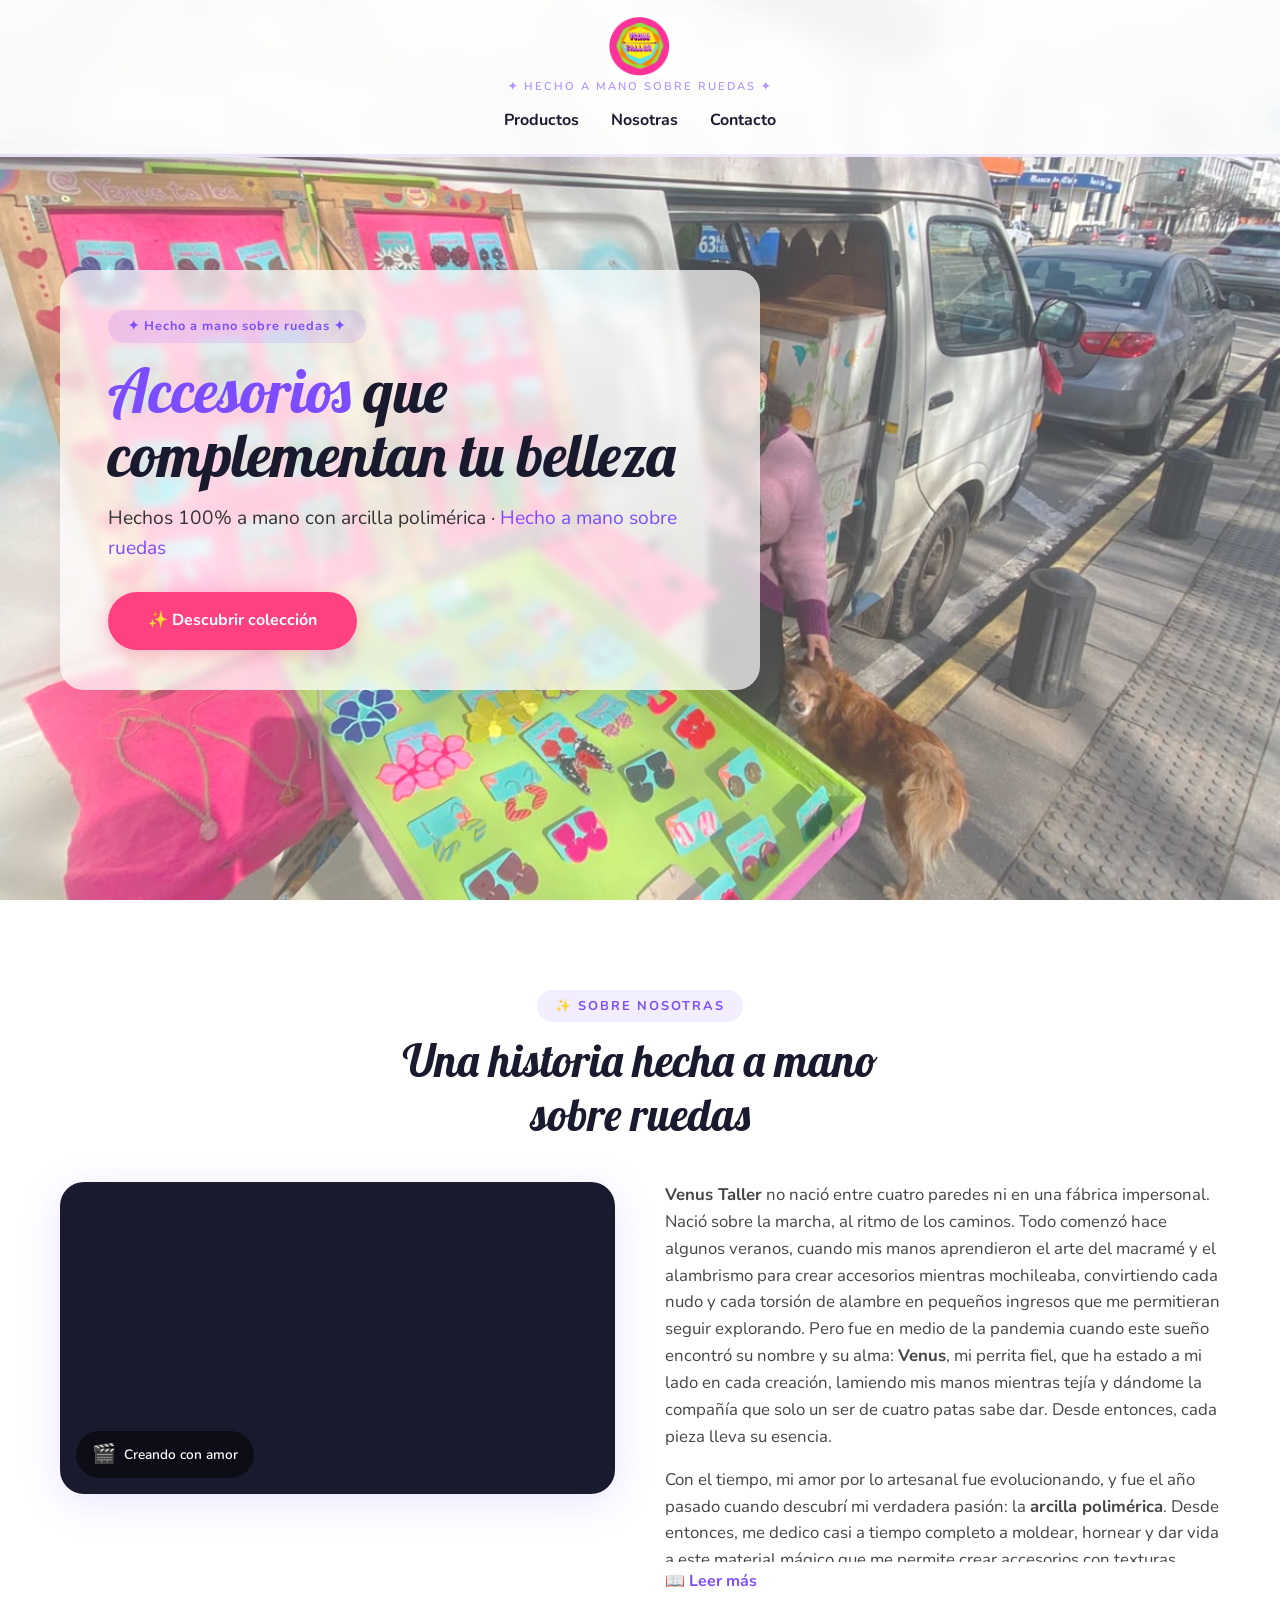
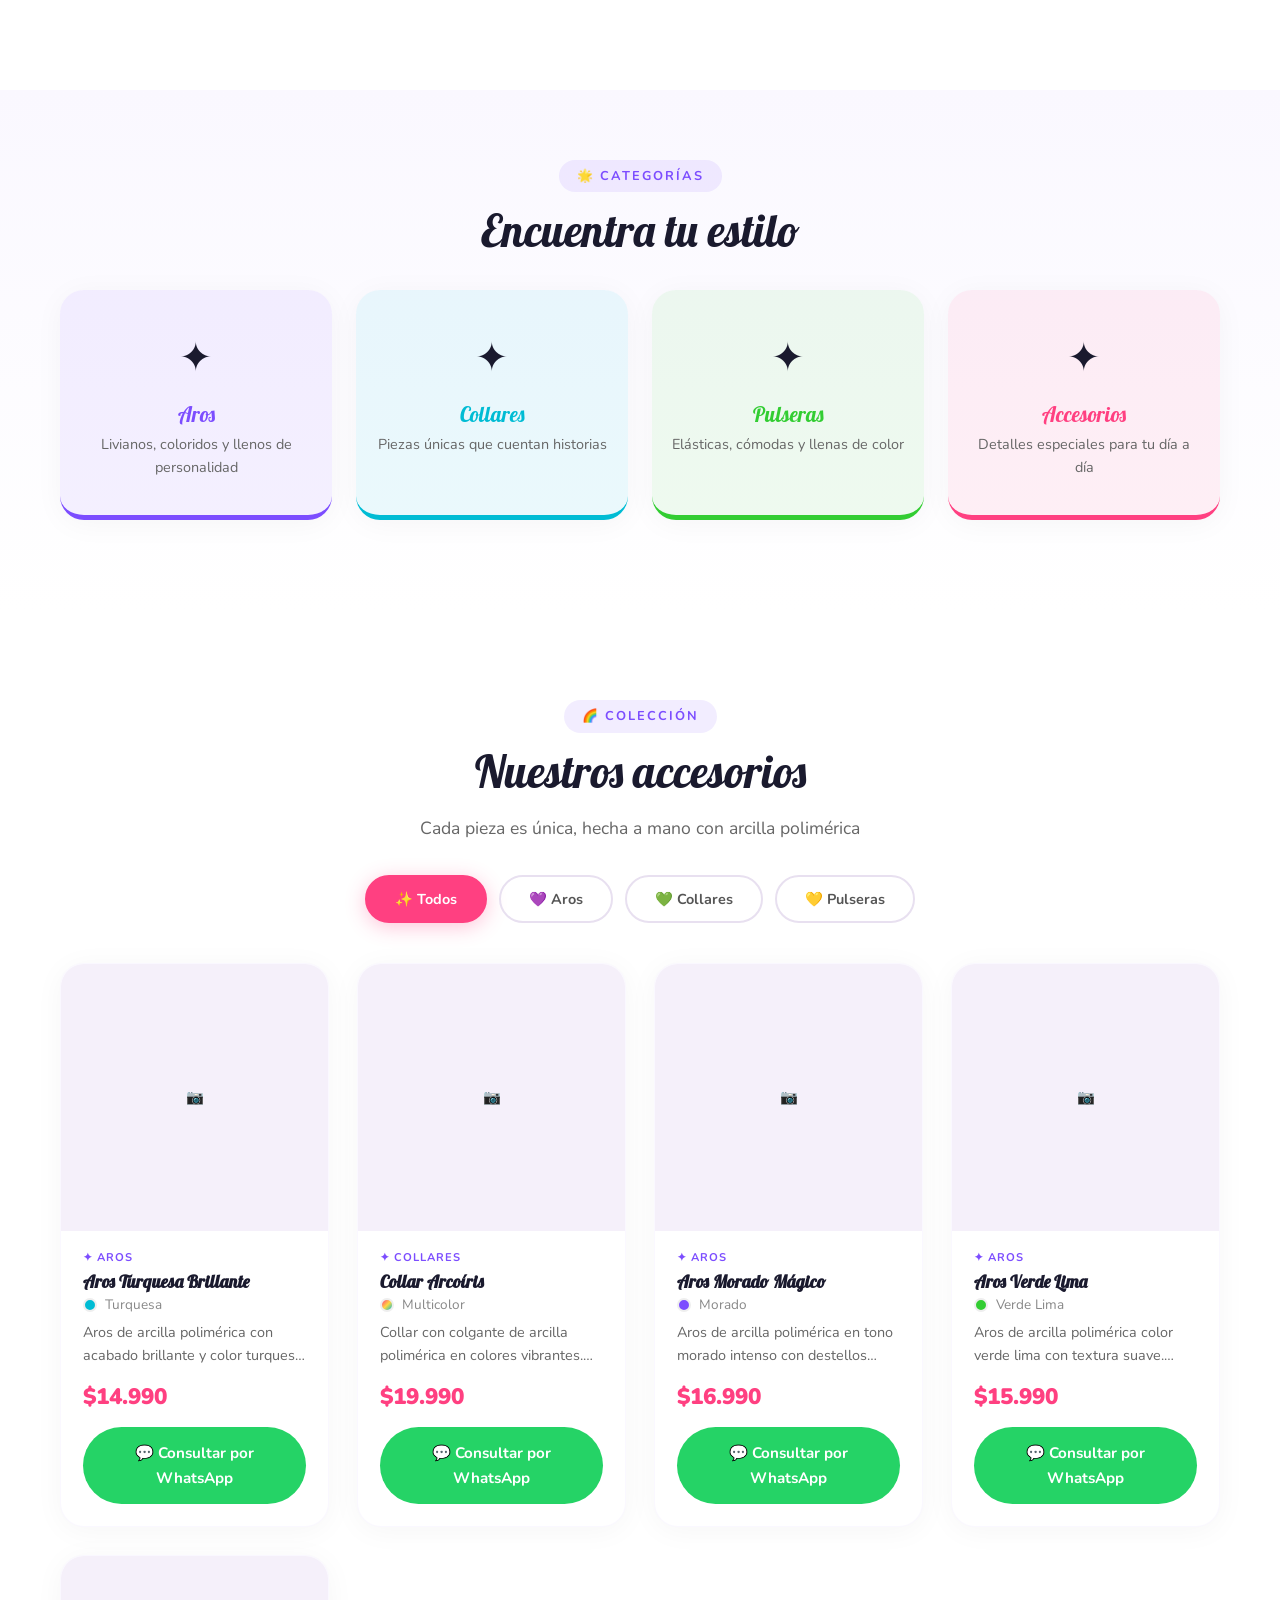
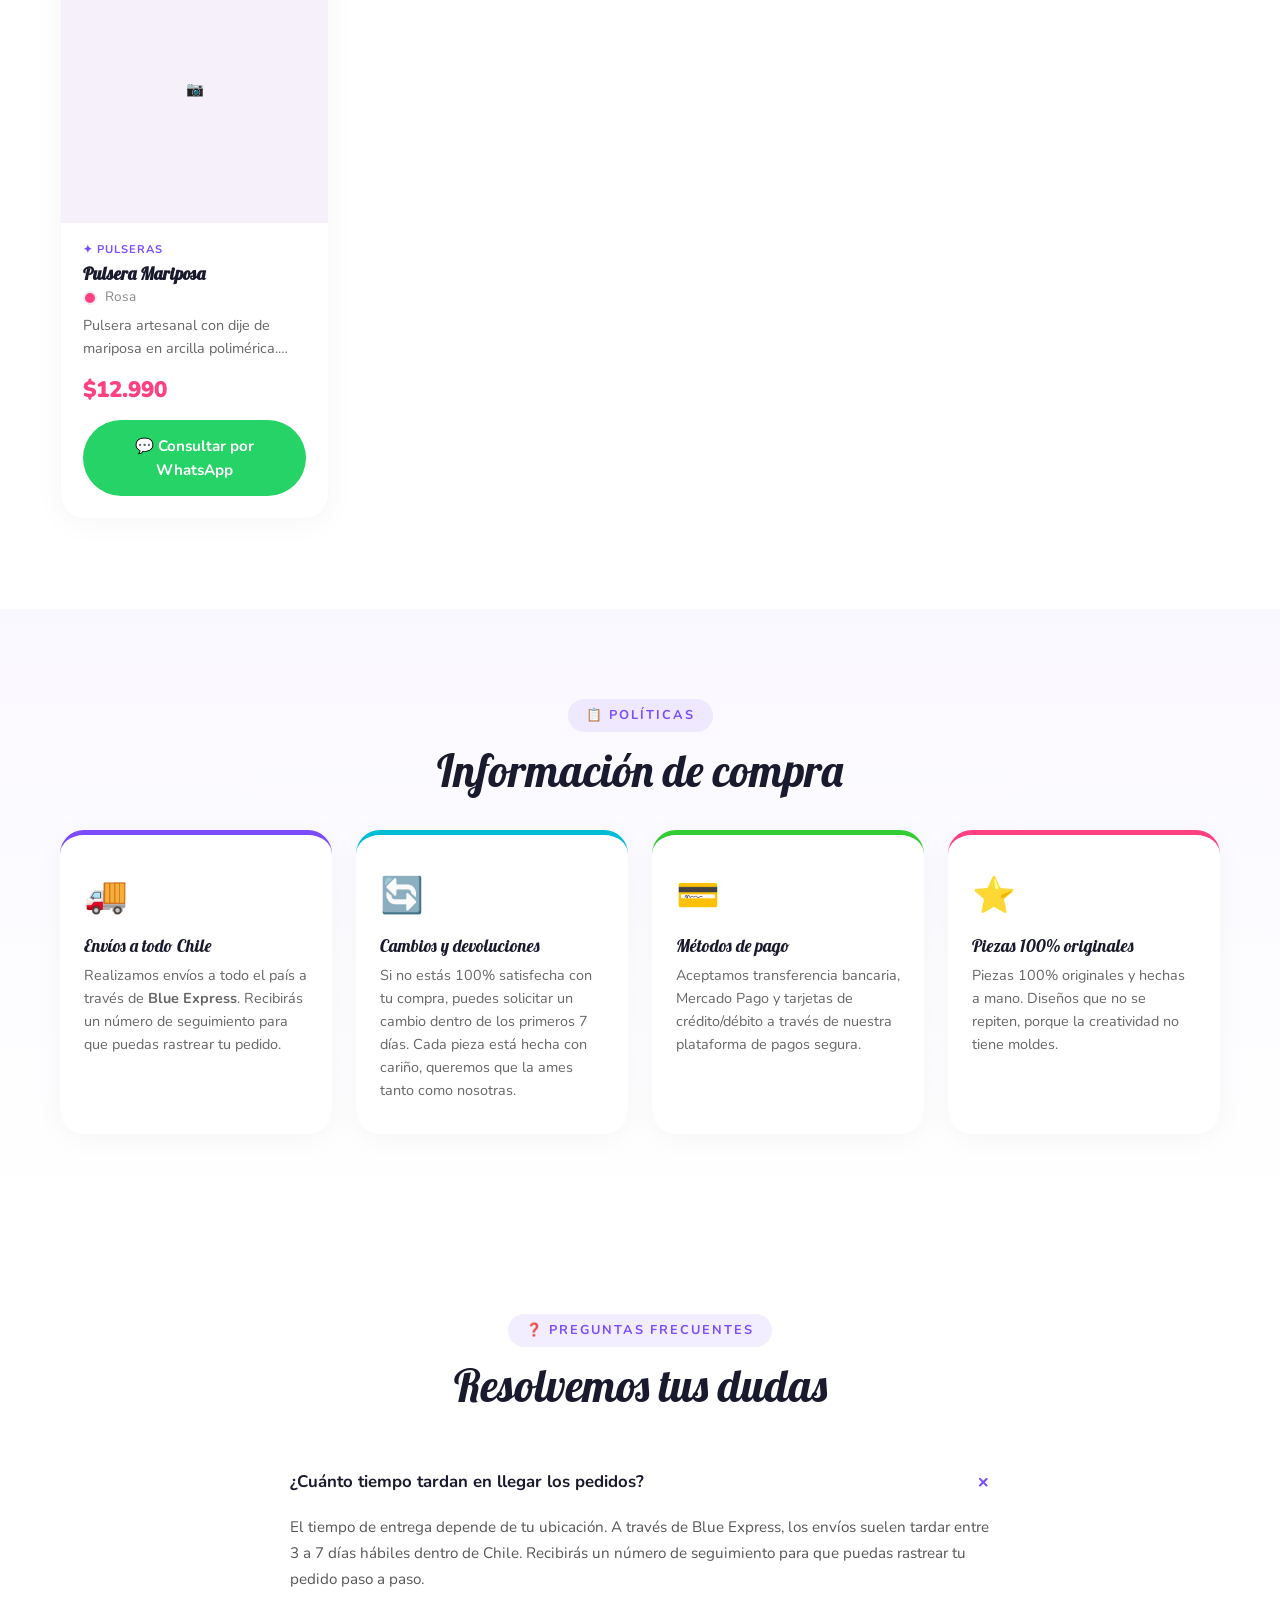
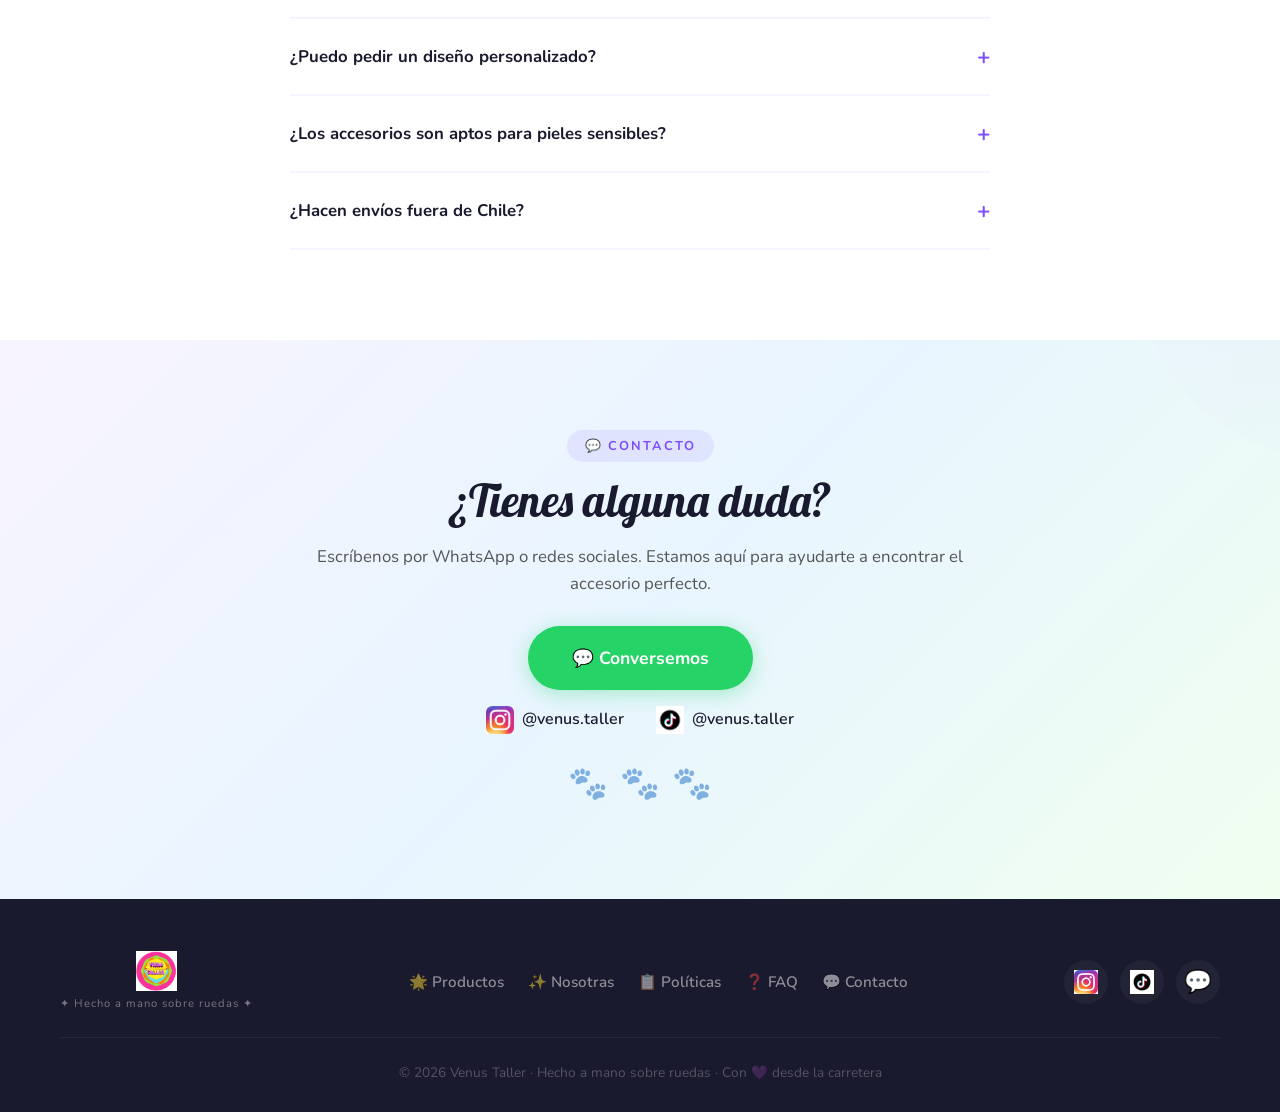
==== index.html @ 7623e2c9 "Add files via upload" ====
<!DOCTYPE html>
<html lang="es">
<head>
    <meta charset="UTF-8" />
    <meta name="viewport" content="width=device-width, initial-scale=1.0" />
    <title>Venus Taller · Hecho a mano sobre ruedas</title>
    <meta name="description" content="Piezas hechas a mano con arcilla polimérica, moldeadas en cada rincón del mundo. Diseños únicos para que brilles con seguridad y estilo." />

    <!-- Google Fonts: Lobster + Nunito para el resto -->
    <link rel="preconnect" href="https://fonts.googleapis.com" />
    <link rel="preconnect" href="https://fonts.gstatic.com" crossorigin />
    <link href="https://fonts.googleapis.com/css2?family=Lobster&family=Nunito:wght@400;600;700;800;900&display=swap" rel="stylesheet" />

    <link rel="stylesheet" href="estilo.css" />
</head>
<body>

    <!-- ============ HEADER ============ -->
    <header class="header">
        <div class="container">
            <div class="header__inner">
                <!-- Logo centrado -->
                <a href="#" class="logo">
                    <img src="imagenes/logo.jpeg" alt="Venus Taller" class="logo__img" />
                    <span class="logo__tagline">✦ Hecho a mano sobre ruedas ✦</span>
                </a>
                <!-- Menú debajo del logo -->
                <nav class="nav">
                    <ul class="nav__list">
                        <li><a href="#productos">Productos</a></li>
                        <li><a href="#nosotras">Nosotras</a></li>
                        <li><a href="#contacto">Contacto</a></li>
                    </ul>
                </nav>
                <button class="menu-toggle" id="menuToggle" aria-label="Menú">
                    <span></span><span></span><span></span>
                </button>
            </div>
        </div>
    </header>

    <!-- ============ HERO ============ -->
    <section class="hero" id="hero">
        <div class="hero__fondo">
            <img src="imagenes/imagen1.jpeg" alt="Venus Taller" class="hero__fondo-img" />
            <div class="hero__fondo-overlay"></div>
        </div>
        <div class="container hero__container">
            <div class="hero__content">
                <span class="hero__badge">✦ Hecho a mano sobre ruedas ✦</span>
                <h1 class="hero__title">
                    <span class="hero__title--highlight">Accesorios</span> que complementan tu belleza
                </h1>
                <p class="hero__subtitle">
                    Hechos 100% a mano con arcilla polimérica · <span class="text-morado">Hecho a mano sobre ruedas</span>
                </p>
                <a href="#productos" class="btn btn--rosa">✨ Descubrir colección</a>
            </div>
        </div>
    </section>

    <!-- ============ SOBRE NOSOTRAS ============ -->
    <section class="sobre" id="nosotras">
        <div class="container">
            <span class="tag">✨ Sobre nosotras</span>
            <h2>Una historia hecha a mano <br />sobre ruedas</h2>

            <div class="sobre__grid">
                <!-- Columna izquierda: Video -->
                <div class="sobre__media">
                    <div class="sobre__video-wrapper">
                        <video class="sobre__video" autoplay loop muted playsinline>
                            <source src="videos/video1.mp4" type="video/mp4" />
                            Tu navegador no soporta videos.
                        </video>
                        <div class="sobre__video-overlay">
                            <span class="sobre__video-icon">🎬</span>
                            <span class="sobre__video-text">Creando con amor</span>
                        </div>
                    </div>
                </div>

                <!-- Columna derecha: Texto completo con "Leer más" -->
                <div class="sobre__texto" id="sobreTexto">
                    <div class="sobre__texto-contenido" id="sobreContenido">
                        <p><strong>Venus Taller</strong> no nació entre cuatro paredes ni en una fábrica impersonal. Nació sobre la marcha, al ritmo de los caminos. Todo comenzó hace algunos veranos, cuando mis manos aprendieron el arte del macramé y el alambrismo para crear accesorios mientras mochileaba, convirtiendo cada nudo y cada torsión de alambre en pequeños ingresos que me permitieran seguir explorando. Pero fue en medio de la pandemia cuando este sueño encontró su nombre y su alma: <strong>Venus</strong>, mi perrita fiel, que ha estado a mi lado en cada creación, lamiendo mis manos mientras tejía y dándome la compañía que solo un ser de cuatro patas sabe dar. Desde entonces, cada pieza lleva su esencia.</p>

                        <p>Con el tiempo, mi amor por lo artesanal fue evolucionando, y fue el año pasado cuando descubrí mi verdadera pasión: la <strong>arcilla polimérica</strong>. Desde entonces, me dedico casi a tiempo completo a moldear, hornear y dar vida a este material mágico que me permite crear accesorios con texturas, colores y formas infinitas. Dejé atrás los hilos (aunque siempre estarán en mi corazón) para sumergirme en un mundo donde puedo esculpir flores, figuras abstractas, gemas falsas y detalles minuciosos que parecen sacados de un sueño. Hoy, la arcilla polimérica es mi principal medio de expresión y el corazón de Venus Taller.</p>

                        <p>Pero lo que realmente hace único a Venus Taller es algo que ninguna otra marca puede ofrecer: cada pieza absorbe la energía del lugar donde fue creada. Como vivo viajando en mi casa rodante junto a mi pareja, mis manos no trabajan siempre en el mismo sitio. Hay piezas que nacen frente al mar, con el sonido de las olas de fondo; otras se moldean en medio de un bosque, bajo la sombra de árboles centenarios; y algunas toman forma al atardecer, en un desierto infinito, bañadas por los colores cálidos del sol poniente. Esa energía, ese momento, ese paisaje, quedan atrapados en cada accesorio. Cuando usas una pieza de Venus Taller, no estás usando un simple accesorio: estás llevando contigo la brisa del mar, el silencio del bosque o la calidez del desierto.</p>

                        <p>Mi objetivo con cada creación va mucho más allá de lo estético. No solo quiero que mis accesorios sean bonitos; quiero que quien los use se sienta hermosa y llena de seguridad. Porque sé lo que es mirarse al espejo y sentir que ese pequeño detalle, ese arete, ese collar o ese dije, te da ese empujón de confianza que necesitas para enfrentar el día. Quiero que mis piezas sean ese recordatorio diario de que eres única, valiosa y capaz de brillar con luz propia. Cada diseño está pensado para realzar tu belleza natural y para que, al ponértelo, sientas que llevas puesta una obra de arte con historia.</p>

                        <p><strong>Venus Taller</strong> es libertad, es creatividad y es estilo auténtico. Es la rebeldía de no seguir modas impuestas, sino de crear las nuestras propias. Es la prueba de que lo hecho a mano, con paciencia y con alma, siempre tendrá un valor que lo industrial no puede igualar. Cada pieza es absolutamente diferente, porque no uso moldes industriales ni reproduzco diseños en serie. Cada arete, cada collar, cada llavero es una decisión artística en el momento, influenciada por mi estado de ánimo, el paisaje que me rodea y la música que suena en mi casa rodante. Al usar Venus Taller, no solo te estás vistiendo: estás diciendo al mundo que valoras lo auténtico, lo artesanal y lo lleno de significado.</p>

                        <p>Hoy, en el año 2026, <strong>Venus Taller es mi sustento diario sobre ruedas</strong>. Junto a mi pareja, recorremos caminos sin rumbo fijo, pero con el rumbo claro en el corazón: vivir de lo que amamos. Mi taller se mueve con nosotros; a veces es una mesa plegable al costado de la carretera, a veces el suelo de un camping, a veces la sombra de un árbol. Pero siempre, siempre, está Venus, mi perrita, supervisando cada paso con su mirada tranquila y su cola que no deja de moverse.</p>

                        <p>Cada pedido que sale de Venus Taller viaja con una historia escrita entre nudos, arcilla y kilómetros. Llega a tus manos en un empaque cuidado con cariño, porque para nosotras (mi pareja, Venus y yo) cada cliente es parte de nuestra tribu viajera. Te invitamos a explorar nuestras colecciones, a dejarte sorprender por la singularidad de cada pieza y a llevarte un pedacito de nuestra aventura. Cuando eliges Venus Taller, no solo estás comprando un accesorio: estás abrazando un estilo de vida, estás apoyando un sueño nómada y estás eligiendo sentirte hermosa, segura y libre.</p>

                        <p class="sobre__frase-final">Gracias por viajar con nosotras. Bienvenido/a a Venus Taller. 🐾🚐✨🌸</p>
                    </div>
                    <button class="btn-leer-mas" id="btnLeerMas">📖 Leer más</button>
                </div>
            </div>
        </div>
    </section>

    <!-- ============ CATEGORÍAS ============ -->
    <section class="categorias">
        <div class="container">
            <span class="tag">🌟 Categorías</span>
            <h2>Encuentra tu estilo</h2>
            <div class="categorias__grid">
                <div class="categoria-card" style="--cat-color: #7C4DFF; --cat-bg: rgba(124,77,255,0.08);">
                    <span class="categoria-card__icon">✦</span>
                    <h3>Aros</h3>
                    <p>Livianos, coloridos y llenos de personalidad</p>
                </div>
                <div class="categoria-card" style="--cat-color: #00BCD4; --cat-bg: rgba(0,188,212,0.08);">
                    <span class="categoria-card__icon">✦</span>
                    <h3>Collares</h3>
                    <p>Piezas únicas que cuentan historias</p>
                </div>
                <div class="categoria-card" style="--cat-color: #32CD32; --cat-bg: rgba(50,205,50,0.08);">
                    <span class="categoria-card__icon">✦</span>
                    <h3>Pulseras</h3>
                    <p>Elásticas, cómodas y llenas de color</p>
                </div>
                <div class="categoria-card" style="--cat-color: #FF4081; --cat-bg: rgba(255,64,129,0.08);">
                    <span class="categoria-card__icon">✦</span>
                    <h3>Accesorios</h3>
                    <p>Detalles especiales para tu día a día</p>
                </div>
            </div>
        </div>
    </section>

    <!-- ============ PRODUCTOS ============ -->
    <section class="productos" id="productos">
        <div class="container">
            <span class="tag">🌈 Colección</span>
            <h2>Nuestros accesorios</h2>
            <p class="productos__subtitulo">Cada pieza es única, hecha a mano con arcilla polimérica</p>
            <div class="productos__filtros">
                <button class="filtro-btn filtro-btn--activo" data-filtro="todos">✨ Todos</button>
                <button class="filtro-btn" data-filtro="aros">💜 Aros</button>
                <button class="filtro-btn" data-filtro="collares">💚 Collares</button>
                <button class="filtro-btn" data-filtro="pulseras">💛 Pulseras</button>
            </div>
            <div class="productos__grid" id="productosGrid">
                <div class="loading">🌟 Cargando productos...</div>
            </div>
        </div>
    </section>

    <!-- ============ POLÍTICAS ============ -->
    <section class="politicas" id="politicas">
        <div class="container">
            <span class="tag">📋 Políticas</span>
            <h2>Información de compra</h2>
            <div class="politicas__grid">
                <div class="politica-card" style="--card-color: #7C4DFF;">
                    <span class="politica-card__icon">🚚</span>
                    <h3>Envíos a todo Chile</h3>
                    <p>Realizamos envíos a todo el país a través de <strong>Blue Express</strong>. Recibirás un número de seguimiento para que puedas rastrear tu pedido.</p>
                </div>
                <div class="politica-card" style="--card-color: #00BCD4;">
                    <span class="politica-card__icon">🔄</span>
                    <h3>Cambios y devoluciones</h3>
                    <p>Si no estás 100% satisfecha con tu compra, puedes solicitar un cambio dentro de los primeros 7 días. Cada pieza está hecha con cariño, queremos que la ames tanto como nosotras.</p>
                </div>
                <div class="politica-card" style="--card-color: #32CD32;">
                    <span class="politica-card__icon">💳</span>
                    <h3>Métodos de pago</h3>
                    <p>Aceptamos transferencia bancaria, Mercado Pago y tarjetas de crédito/débito a través de nuestra plataforma de pagos segura.</p>
                </div>
                <div class="politica-card" style="--card-color: #FF4081;">
                    <span class="politica-card__icon">⭐</span>
                    <h3>Piezas 100% originales</h3>
                    <p>Piezas 100% originales y hechas a mano. Diseños que no se repiten, porque la creatividad no tiene moldes.</p>
                </div>
            </div>
        </div>
    </section>

    <!-- ============ PREGUNTAS FRECUENTES ============ -->
    <section class="faq" id="faq">
        <div class="container">
            <span class="tag">❓ Preguntas frecuentes</span>
            <h2>Resolvemos tus dudas</h2>
            <div class="faq__list">
                <div class="faq-item">
                    <button class="faq-item__pregunta">¿Cuánto tiempo tardan en llegar los pedidos? <span class="faq-item__icon">+</span></button>
                    <div class="faq-item__respuesta">
                        <p>El tiempo de entrega depende de tu ubicación. A través de Blue Express, los envíos suelen tardar entre 3 a 7 días hábiles dentro de Chile. Recibirás un número de seguimiento para que puedas rastrear tu pedido paso a paso.</p>
                    </div>
                </div>
                <div class="faq-item">
                    <button class="faq-item__pregunta">¿Puedo pedir un diseño personalizado? <span class="faq-item__icon">+</span></button>
                    <div class="faq-item__respuesta">
                        <p>¡Por supuesto! Como cada pieza es hecha a mano, podemos crear diseños personalizados especialmente para ti. Escríbenos por WhatsApp o Instagram y conversamos sobre tu idea.</p>
                    </div>
                </div>
                <div class="faq-item">
                    <button class="faq-item__pregunta">¿Los accesorios son aptos para pieles sensibles? <span class="faq-item__icon">+</span></button>
                    <div class="faq-item__respuesta">
                        <p>Utilizamos acero inoxidable y materiales hipoalergénicos en los herrajes. Sin embargo, si tienes alergias específicas, escríbenos y te contamos con más detalle los materiales de cada pieza.</p>
                    </div>
                </div>
                <div class="faq-item">
                    <button class="faq-item__pregunta">¿Hacen envíos fuera de Chile? <span class="faq-item__icon">+</span></button>
                    <div class="faq-item__respuesta">
                        <p>Actualmente realizamos envíos solo dentro de Chile a través de Blue Express. Pero no descartamos expandirnos en el futuro. ¡Síguenos en redes para estar al tanto!</p>
                    </div>
                </div>
            </div>
        </div>
    </section>

    <!-- ============ CONTACTO ============ -->
    <section class="contacto" id="contacto">
        <div class="container">
            <div class="contacto__inner">
                <div class="contacto__info">
                    <span class="tag">💬 Contacto</span>
                    <h2>¿Tienes alguna duda?</h2>
                    <p>Escríbenos por WhatsApp o redes sociales. Estamos aquí para ayudarte a encontrar el accesorio perfecto.</p>
                    <div class="contacto__datos">
                        <a href="https://wa.me/56932494839" target="_blank" class="btn btn--whatsapp">
                            <span>💬</span> Conversemos
                        </a>
                        <div class="contacto__redes">
                            <a href="https://instagram.com/venus.taller" target="_blank" class="contacto__red" aria-label="Instagram">
                                <img src="imagenes/iglogo.png" alt="Instagram" class="contacto__icon" />
                                @venus.taller
                            </a>
                            <a href="https://tiktok.com/@venus.taller" target="_blank" class="contacto__red" aria-label="TikTok">
                                <img src="imagenes/tiktoklogo.png" alt="TikTok" class="contacto__icon" />
                                @venus.taller
                            </a>
                        </div>
                    </div>
                    <!-- Patitas en horizontal -->
                    <div class="contacto__patitas">
                        <span>🐾</span>
                        <span>🐾</span>
                        <span>🐾</span>
                    </div>
                </div>
            </div>
        </div>
    </section>

    <!-- ============ FOOTER ============ -->
    <footer class="footer">
        <div class="container">
            <div class="footer__inner">
                <div class="footer__brand">
                    <img src="imagenes/logo.jpeg" alt="Venus Taller" class="footer__logo" />
                    <p class="footer__tagline">✦ Hecho a mano sobre ruedas ✦</p>
                </div>
                <div class="footer__links">
                    <a href="#productos">🌟 Productos</a>
                    <a href="#nosotras">✨ Nosotras</a>
                    <a href="#politicas">📋 Políticas</a>
                    <a href="#faq">❓ FAQ</a>
                    <a href="#contacto">💬 Contacto</a>
                </div>
                <div class="footer__social">
                    <a href="https://instagram.com/venus.taller" target="_blank" aria-label="Instagram">
                        <img src="imagenes/iglogo.png" alt="Instagram" class="footer__social-icon" />
                    </a>
                    <a href="https://tiktok.com/@venus.taller" target="_blank" aria-label="TikTok">
                        <img src="imagenes/tiktoklogo.png" alt="TikTok" class="footer__social-icon" />
                    </a>
                    <a href="https://wa.me/56932494839" target="_blank" aria-label="WhatsApp">💬</a>
                </div>
            </div>
            <div class="footer__bottom">
                <p>&copy; 2026 Venus Taller · Hecho a mano sobre ruedas · Con 💜 desde la carretera</p>
            </div>
        </div>
    </footer>

    <script src="app.js"></script>
</body>
</html>
---- estilo.css ----
/* ============================================
   ESTILO PRINCIPAL - VENUS TALLER
   Estilo DOPAMINA 💜
   Fuente principal: Lobster (títulos y acentos)
   Fuente secundaria: Nunito (textos generales)
   Colores: Morado #7C4DFF, Turquesa #00BCD4,
            Verde lima #32CD32, Rosa #FF4081,
            Amarillo #FFD740, Naranjo #FF9100
   ============================================ */

/* ----- RESET Y BASE ----- */
* {
    margin: 0;
    padding: 0;
    box-sizing: border-box;
}

html {
    scroll-behavior: smooth;
}

body {
    font-family: 'Nunito', sans-serif;
    background: #ffffff;
    color: #1a1a2e;
    line-height: 1.6;
}

.container {
    max-width: 1200px;
    margin: 0 auto;
    padding: 0 20px;
}

img {
    max-width: 100%;
    display: block;
}

a {
    text-decoration: none;
    color: inherit;
}

/* ----- TIPOGRAFÍA ----- */
h1, h2, h3, h4 {
    font-family: 'Lobster', cursive;
    font-weight: 400;
    line-height: 1.2;
}

.text-morado {
    color: #7C4DFF;
}

.tag {
    display: inline-block;
    font-size: 0.8rem;
    font-weight: 700;
    text-transform: uppercase;
    letter-spacing: 2px;
    color: #7C4DFF;
    background: rgba(124, 77, 255, 0.1);
    padding: 6px 18px;
    border-radius: 30px;
    margin-bottom: 12px;
    font-family: 'Nunito', sans-serif;
}

section h2 {
    font-size: 2.8rem;
    margin-bottom: 16px;
    color: #1a1a2e;
    font-family: 'Lobster', cursive;
}

@media (max-width: 600px) {
    section h2 {
        font-size: 2rem;
    }
}

/* ----- BOTONES ----- */
.btn {
    display: inline-block;
    padding: 16px 40px;
    border-radius: 50px;
    font-weight: 700;
    font-size: 1rem;
    border: none;
    cursor: pointer;
    transition: all 0.3s cubic-bezier(0.34, 1.56, 0.64, 1);
    text-align: center;
    font-family: 'Nunito', sans-serif;
}

.btn--rosa {
    background: #FF4081;
    color: #fff;
    box-shadow: 0 4px 20px rgba(255, 64, 129, 0.35);
}

.btn--rosa:hover {
    transform: translateY(-4px) scale(1.02);
    box-shadow: 0 8px 35px rgba(255, 64, 129, 0.45);
}

.btn--whatsapp {
    background: #25D366;
    color: #fff;
    font-size: 1.1rem;
    padding: 18px 44px;
    box-shadow: 0 4px 20px rgba(37, 211, 102, 0.35);
}

.btn--whatsapp:hover {
    transform: translateY(-4px) scale(1.02);
    box-shadow: 0 8px 35px rgba(37, 211, 102, 0.45);
}

/* ============================================
   HEADER
   ============================================ */
.header {
    padding: 16px 0;
    position: fixed;
    width: 100%;
    top: 0;
    z-index: 1000;
    background: rgba(255, 255, 255, 0.92);
    backdrop-filter: blur(12px);
    box-shadow: 0 2px 30px rgba(124, 77, 255, 0.08);
    border-bottom: 3px solid rgba(124, 77, 255, 0.12);
}

.header__inner {
    display: flex;
    flex-direction: column;
    align-items: center;
    gap: 8px;
}

.logo {
    display: flex;
    flex-direction: column;
    align-items: center;
    text-decoration: none;
}

.logo__img {
    max-height: 60px;
    width: auto;
    display: block;
}

.logo__tagline {
    font-size: 0.7rem;
    font-weight: 600;
    color: #7C4DFF;
    letter-spacing: 2px;
    text-transform: uppercase;
    margin-top: 2px;
    opacity: 0.6;
    font-family: 'Nunito', sans-serif;
}

.nav {
    width: 100%;
}

.nav__list {
    display: flex;
    justify-content: center;
    list-style: none;
    gap: 32px;
    padding: 4px 0;
}

.nav__list a {
    font-weight: 700;
    color: #1a1a2e;
    transition: color 0.3s ease;
    position: relative;
    font-family: 'Nunito', sans-serif;
}

.nav__list a::after {
    content: '';
    position: absolute;
    bottom: -4px;
    left: 0;
    width: 0;
    height: 3px;
    background: linear-gradient(90deg, #7C4DFF, #00BCD4, #FF4081);
    border-radius: 3px;
    transition: width 0.3s ease;
}

.nav__list a:hover {
    color: #7C4DFF;
}

.nav__list a:hover::after {
    width: 100%;
}

.menu-toggle {
    display: none;
    flex-direction: column;
    gap: 5px;
    background: none;
    border: none;
    cursor: pointer;
    padding: 8px;
    position: absolute;
    top: 20px;
    right: 20px;
}

.menu-toggle span {
    display: block;
    width: 28px;
    height: 3px;
    background: #7C4DFF;
    border-radius: 3px;
    transition: all 0.3s ease;
}

@media (max-width: 768px) {
    .menu-toggle {
        display: flex;
    }

    .nav {
        display: none;
        background: #fff;
        padding: 16px 0;
        border-radius: 0 0 20px 20px;
        box-shadow: 0 20px 40px rgba(0, 0, 0, 0.08);
    }

    .nav--abierto {
        display: block;
    }

    .nav__list {
        flex-direction: column;
        align-items: center;
        gap: 12px;
    }

    .logo__img {
        max-height: 45px;
    }
}

/* ============================================
   HERO - CON IMAGEN DE FONDO
   ============================================ */
.hero {
    position: relative;
    min-height: 100vh;
    display: flex;
    align-items: center;
    justify-content: center;
    padding: 120px 0 60px;
    overflow: hidden;
}

.hero__fondo {
    position: absolute;
    top: 0;
    left: 0;
    width: 100%;
    height: 100%;
    z-index: 0;
}

.hero__fondo-img {
    width: 100%;
    height: 100%;
    object-fit: cover;
    display: block;
}

.hero__fondo-overlay {
    position: absolute;
    top: 0;
    left: 0;
    width: 100%;
    height: 100%;
    background: rgba(255, 255, 255, 0.25);
    z-index: 1;
}

.hero__container {
    position: relative;
    z-index: 2;
    width: 100%;
}

.hero__content {
    max-width: 700px;
    text-align: left;
    padding: 20px;
    background: rgba(255, 255, 255, 0.7);
    backdrop-filter: blur(4px);
    border-radius: 24px;
    padding: 40px 48px;
    box-shadow: 0 8px 40px rgba(0, 0, 0, 0.06);
}

.hero__badge {
    display: inline-block;
    background: rgba(124, 77, 255, 0.12);
    padding: 6px 20px;
    border-radius: 30px;
    font-size: 0.8rem;
    font-weight: 700;
    color: #7C4DFF;
    letter-spacing: 1px;
    margin-bottom: 16px;
    font-family: 'Nunito', sans-serif;
}

.hero__title {
    font-size: 3.8rem;
    font-weight: 400;
    color: #1a1a2e;
    line-height: 1.05;
    margin-bottom: 16px;
    font-family: 'Lobster', cursive;
}

.hero__title--highlight {
    color: #7C4DFF;
}

.hero__subtitle {
    font-size: 1.2rem;
    color: #333;
    margin-bottom: 28px;
    font-family: 'Nunito', sans-serif;
}

@media (max-width: 768px) {
    .hero {
        min-height: 90vh;
        padding: 100px 0 40px;
    }

    .hero__content {
        padding: 28px 24px;
        background: rgba(255, 255, 255, 0.75);
        backdrop-filter: blur(4px);
    }

    .hero__title {
        font-size: 2.4rem;
    }

    .hero__subtitle {
        font-size: 1rem;
    }

    .hero__fondo-overlay {
        background: rgba(255, 255, 255, 0.3);
    }
}

/* ============================================
   SOBRE NOSOTRAS
   ============================================ */
.sobre {
    padding: 90px 0;
    background: #ffffff;
    text-align: center;
}

.sobre h2 {
    text-align: center;
}

.sobre__grid {
    display: grid;
    grid-template-columns: 1fr 1fr;
    gap: 50px;
    align-items: start;
    margin-top: 40px;
    text-align: left;
}

/* ---- Columna multimedia ---- */
.sobre__media {
    display: flex;
    flex-direction: column;
    gap: 20px;
}

.sobre__video-wrapper {
    position: relative;
    border-radius: 24px;
    overflow: hidden;
    box-shadow: 0 8px 40px rgba(124, 77, 255, 0.15);
    aspect-ratio: 16/9;
    background: #1a1a2e;
}

.sobre__video {
    width: 100%;
    height: 100%;
    object-fit: cover;
}

.sobre__video-overlay {
    position: absolute;
    bottom: 16px;
    left: 16px;
    background: rgba(0, 0, 0, 0.5);
    backdrop-filter: blur(8px);
    padding: 8px 16px;
    border-radius: 30px;
    color: #fff;
    font-weight: 600;
    font-size: 0.85rem;
    display: flex;
    align-items: center;
    gap: 8px;
    font-family: 'Nunito', sans-serif;
}

.sobre__video-icon {
    font-size: 1.2rem;
}

/* ---- Columna texto ---- */
.sobre__texto p {
    margin-bottom: 16px;
    color: #444;
    font-size: 1.05rem;
}

.sobre__texto-contenido {
    overflow: hidden;
    transition: max-height 0.5s ease;
    max-height: 380px;
}

.sobre__texto-contenido--abierto {
    max-height: 6000px;
}

.sobre__frase-final {
    font-size: 1.2rem;
    font-weight: 700;
    color: #7C4DFF;
    margin-top: 16px;
    font-family: 'Lobster', cursive;
}

.btn-leer-mas {
    display: inline-block;
    background: none;
    border: none;
    color: #7C4DFF;
    font-weight: 700;
    font-size: 1rem;
    cursor: pointer;
    padding: 8px 0;
    font-family: 'Nunito', sans-serif;
    transition: color 0.3s ease;
}

.btn-leer-mas:hover {
    color: #FF4081;
}

@media (max-width: 768px) {
    .sobre__grid {
        grid-template-columns: 1fr;
        gap: 30px;
    }

    .sobre__media {
        order: 2;
    }

    .sobre__texto {
        order: 1;
    }

    .sobre__texto-contenido {
        max-height: 250px;
    }
}

/* ============================================
   CATEGORÍAS
   ============================================ */
.categorias {
    padding: 70px 0 90px;
    background: linear-gradient(180deg, #faf8ff 0%, #ffffff 100%);
    text-align: center;
}

.categorias__grid {
    display: grid;
    grid-template-columns: repeat(4, 1fr);
    gap: 24px;
    margin-top: 32px;
}

.categoria-card {
    background: #fff;
    padding: 36px 20px;
    border-radius: 24px;
    box-shadow: 0 4px 30px rgba(0, 0, 0, 0.04);
    transition: all 0.4s cubic-bezier(0.34, 1.56, 0.64, 1);
    border-bottom: 5px solid var(--cat-color, #7C4DFF);
    background: var(--cat-bg, #f8f4ff);
}

.categoria-card:hover {
    transform: translateY(-8px) scale(1.02);
    box-shadow: 0 12px 50px rgba(124, 77, 255, 0.1);
}

.categoria-card__icon {
    font-size: 2.5rem;
    display: block;
    margin-bottom: 12px;
}

.categoria-card h3 {
    font-size: 1.3rem;
    color: var(--cat-color, #7C4DFF);
    margin-bottom: 6px;
    font-family: 'Lobster', cursive;
}

.categoria-card p {
    font-size: 0.9rem;
    color: #666;
    font-family: 'Nunito', sans-serif;
}

@media (max-width: 768px) {
    .categorias__grid {
        grid-template-columns: repeat(2, 1fr);
        gap: 16px;
    }
}

@media (max-width: 480px) {
    .categorias__grid {
        gap: 12px;
    }

    .categoria-card {
        padding: 24px 12px;
    }

    .categoria-card h3 {
        font-size: 1rem;
    }
}

/* ============================================
   PRODUCTOS
   ============================================ */
.productos {
    padding: 90px 0;
    background: #ffffff;
    text-align: center;
}

.productos__subtitulo {
    color: #666;
    font-size: 1.1rem;
    margin-bottom: 32px;
    font-family: 'Nunito', sans-serif;
}

.productos__filtros {
    display: flex;
    justify-content: center;
    gap: 12px;
    flex-wrap: wrap;
    margin-bottom: 40px;
}

.filtro-btn {
    padding: 12px 28px;
    border: 2px solid #e8e0f0;
    border-radius: 50px;
    background: transparent;
    font-weight: 700;
    font-size: 0.9rem;
    cursor: pointer;
    transition: all 0.3s ease;
    color: #555;
    font-family: 'Nunito', sans-serif;
}

.filtro-btn:hover {
    border-color: #7C4DFF;
    color: #7C4DFF;
    transform: translateY(-2px);
}

.filtro-btn--activo {
    background: #FF4081;
    color: #fff;
    border-color: #FF4081;
    box-shadow: 0 4px 20px rgba(255, 64, 129, 0.3);
}

.productos__grid {
    display: grid;
    grid-template-columns: repeat(4, 1fr);
    gap: 28px;
}

.producto-card {
    background: #fff;
    border-radius: 24px;
    overflow: hidden;
    box-shadow: 0 4px 30px rgba(0, 0, 0, 0.04);
    transition: all 0.4s cubic-bezier(0.34, 1.56, 0.64, 1);
    border: 1px solid rgba(124, 77, 255, 0.04);
}

.producto-card:hover {
    transform: translateY(-12px);
    box-shadow: 0 16px 60px rgba(124, 77, 255, 0.12);
}

.producto-card__imagen {
    width: 100%;
    aspect-ratio: 1/1;
    background: #f5f0fa;
    display: flex;
    align-items: center;
    justify-content: center;
    font-size: 0.9rem;
    color: #999;
    overflow: hidden;
    position: relative;
}

.producto-card__imagen img {
    width: 100%;
    height: 100%;
    object-fit: cover;
    transition: transform 0.5s ease;
}

.producto-card:hover .producto-card__imagen img {
    transform: scale(1.05);
}

.producto-card__info {
    padding: 18px 22px 22px;
    text-align: left;
}

.producto-card__categoria {
    font-size: 0.7rem;
    font-weight: 700;
    text-transform: uppercase;
    letter-spacing: 1px;
    color: #7C4DFF;
    display: block;
    margin-bottom: 4px;
    font-family: 'Nunito', sans-serif;
}

.producto-card__nombre {
    font-size: 1.1rem;
    font-weight: 700;
    color: #1a1a2e;
    margin-bottom: 2px;
    font-family: 'Lobster', cursive;
}

.producto-card__color {
    font-size: 0.85rem;
    color: #888;
    margin-bottom: 6px;
    font-family: 'Nunito', sans-serif;
}

.producto-card__color span {
    display: inline-block;
    width: 14px;
    height: 14px;
    border-radius: 50%;
    border: 2px solid #eee;
    vertical-align: middle;
    margin-right: 4px;
}

.producto-card__descripcion {
    font-size: 0.9rem;
    color: #666;
    margin-bottom: 12px;
    display: -webkit-box;
    -webkit-line-clamp: 2;
    -webkit-box-orient: vertical;
    overflow: hidden;
    font-family: 'Nunito', sans-serif;
}

.producto-card__precio {
    font-size: 1.4rem;
    font-weight: 900;
    color: #FF4081;
    display: block;
    margin-bottom: 12px;
    font-family: 'Nunito', sans-serif;
}

.producto-card__btn {
    display: block;
    width: 100%;
    padding: 14px;
    background: #25D366;
    color: #fff;
    border: none;
    border-radius: 50px;
    font-weight: 700;
    font-size: 0.95rem;
    cursor: pointer;
    transition: all 0.3s ease;
    text-align: center;
    font-family: 'Nunito', sans-serif;
}

.producto-card__btn:hover {
    background: #1da851;
    transform: scale(1.02);
}

.loading {
    grid-column: 1 / -1;
    padding: 60px 0;
    color: #999;
    font-size: 1.2rem;
}

.productos__sin-productos {
    grid-column: 1 / -1;
    padding: 40px;
    color: #999;
}

@media (max-width: 992px) {
    .productos__grid {
        grid-template-columns: repeat(2, 1fr);
        gap: 20px;
    }
}

@media (max-width: 480px) {
    .productos__grid {
        grid-template-columns: 1fr 1fr;
        gap: 14px;
    }

    .producto-card__info {
        padding: 12px 14px 16px;
    }

    .producto-card__nombre {
        font-size: 0.95rem;
    }

    .producto-card__precio {
        font-size: 1.1rem;
    }

    .producto-card__btn {
        font-size: 0.8rem;
        padding: 10px;
    }

    .producto-card__descripcion {
        font-size: 0.8rem;
        -webkit-line-clamp: 1;
    }

    .filtro-btn {
        padding: 8px 16px;
        font-size: 0.75rem;
    }
}

/* ============================================
   POLÍTICAS
   ============================================ */
.politicas {
    padding: 90px 0;
    background: linear-gradient(180deg, #faf8ff 0%, #ffffff 100%);
    text-align: center;
}

.politicas__grid {
    display: grid;
    grid-template-columns: repeat(4, 1fr);
    gap: 24px;
    margin-top: 32px;
}

.politica-card {
    background: #fff;
    padding: 32px 24px;
    border-radius: 24px;
    text-align: left;
    box-shadow: 0 4px 30px rgba(0, 0, 0, 0.04);
    border-top: 5px solid var(--card-color, #7C4DFF);
    transition: all 0.3s ease;
}

.politica-card:hover {
    transform: translateY(-6px);
    box-shadow: 0 12px 50px rgba(0, 0, 0, 0.06);
}

.politica-card__icon {
    font-size: 2.2rem;
    display: block;
    margin-bottom: 12px;
}

.politica-card h3 {
    font-size: 1.1rem;
    margin-bottom: 8px;
    color: #1a1a2e;
    font-family: 'Lobster', cursive;
}

.politica-card p {
    font-size: 0.9rem;
    color: #666;
    font-family: 'Nunito', sans-serif;
}

@media (max-width: 768px) {
    .politicas__grid {
        grid-template-columns: 1fr 1fr;
        gap: 16px;
    }
}

@media (max-width: 480px) {
    .politicas__grid {
        grid-template-columns: 1fr;
    }
}

/* ============================================
   FAQ
   ============================================ */
.faq {
    padding: 90px 0;
    background: #ffffff;
    text-align: center;
}

.faq__list {
    max-width: 700px;
    margin: 32px auto 0;
    text-align: left;
}

.faq-item {
    border-bottom: 2px solid rgba(124, 77, 255, 0.06);
    padding: 4px 0;
}

.faq-item__pregunta {
    width: 100%;
    padding: 18px 0;
    background: none;
    border: none;
    font-size: 1.05rem;
    font-weight: 700;
    color: #1a1a2e;
    cursor: pointer;
    display: flex;
    justify-content: space-between;
    align-items: center;
    font-family: 'Nunito', sans-serif;
    transition: color 0.3s ease;
}

.faq-item__pregunta:hover {
    color: #7C4DFF;
}

.faq-item__icon {
    font-size: 1.4rem;
    transition: transform 0.3s ease;
    color: #7C4DFF;
}

.faq-item--abierto .faq-item__icon {
    transform: rotate(45deg);
}

.faq-item__respuesta {
    max-height: 0;
    overflow: hidden;
    transition: max-height 0.4s ease, padding 0.3s ease;
    padding: 0 0 0 0;
    color: #555;
    font-size: 0.95rem;
    line-height: 1.7;
    font-family: 'Nunito', sans-serif;
}

.faq-item--abierto .faq-item__respuesta {
    max-height: 300px;
    padding: 0 0 20px 0;
}

/* ============================================
   CONTACTO
   ============================================ */
.contacto {
    padding: 90px 0;
    background: linear-gradient(135deg, #f8f4ff, #e8f5ff, #f0fff0);
    position: relative;
    overflow: hidden;
}

.contacto::before {
    content: '';
    position: absolute;
    top: -50%;
    right: -20%;
    width: 400px;
    height: 400px;
    background: radial-gradient(circle, rgba(124, 77, 255, 0.04), transparent);
    border-radius: 50%;
    pointer-events: none;
}

.contacto__inner {
    display: flex;
    justify-content: center;
    position: relative;
    z-index: 1;
}

.contacto__info {
    max-width: 700px;
    text-align: center;
    width: 100%;
}

.contacto__info h2 {
    margin-bottom: 16px;
}

.contacto__info p {
    color: #555;
    font-size: 1.05rem;
    margin-bottom: 28px;
    font-family: 'Nunito', sans-serif;
}

.contacto__datos {
    display: flex;
    flex-direction: column;
    align-items: center;
    gap: 16px;
}

.contacto__redes {
    display: flex;
    gap: 32px;
    flex-wrap: wrap;
    justify-content: center;
}

.contacto__red {
    display: flex;
    align-items: center;
    gap: 8px;
    font-weight: 600;
    color: #1a1a2e;
    transition: color 0.3s ease;
    font-family: 'Nunito', sans-serif;
}

.contacto__red:hover {
    color: #7C4DFF;
}

.contacto__icon {
    width: 28px;
    height: 28px;
    display: block;
}

.contacto__patitas {
    display: flex;
    justify-content: center;
    gap: 12px;
    font-size: 2rem;
    margin-top: 24px;
    opacity: 0.5;
}

@media (max-width: 768px) {
    .contacto__inner {
        flex-direction: column;
    }

    .contacto__info {
        text-align: center;
    }

    .contacto__datos {
        align-items: center;
    }

    .contacto__redes {
        justify-content: center;
    }
}

/* ============================================
   FOOTER
   ============================================ */
.footer {
    background: #1a1a2e;
    color: #fff;
    padding: 52px 0 28px;
}

.footer__inner {
    display: flex;
    justify-content: space-between;
    align-items: center;
    flex-wrap: wrap;
    gap: 24px;
    padding-bottom: 24px;
    border-bottom: 1px solid rgba(255, 255, 255, 0.06);
}

.footer__brand {
    display: flex;
    flex-direction: column;
    align-items: center;
}

.footer__logo {
    max-height: 40px;
    width: auto;
    display: block;
    margin-bottom: 4px;
}

.footer__tagline {
    font-size: 0.7rem;
    opacity: 0.4;
    letter-spacing: 1px;
    font-family: 'Nunito', sans-serif;
}

.footer__links {
    display: flex;
    gap: 24px;
    flex-wrap: wrap;
}

.footer__links a {
    color: rgba(255, 255, 255, 0.5);
    transition: color 0.3s ease;
    font-size: 0.95rem;
    font-weight: 600;
    font-family: 'Nunito', sans-serif;
}

.footer__links a:hover {
    color: #fff;
}

.footer__social {
    display: flex;
    gap: 12px;
    align-items: center;
}

.footer__social a {
    display: flex;
    align-items: center;
    justify-content: center;
    width: 44px;
    height: 44px;
    border-radius: 50%;
    background: rgba(255, 255, 255, 0.04);
    font-size: 1.4rem;
    transition: all 0.3s ease;
}

.footer__social a:hover {
    background: rgba(124, 77, 255, 0.15);
    transform: translateY(-4px) scale(1.05);
}

.footer__social-icon {
    width: 24px;
    height: 24px;
    display: block;
}

.footer__bottom {
    text-align: center;
    padding-top: 24px;
    color: rgba(255, 255, 255, 0.25);
    font-size: 0.85rem;
    font-family: 'Nunito', sans-serif;
}

@media (max-width: 768px) {
    .footer__inner {
        flex-direction: column;
        text-align: center;
    }

    .footer__links {
        justify-content: center;
    }
}
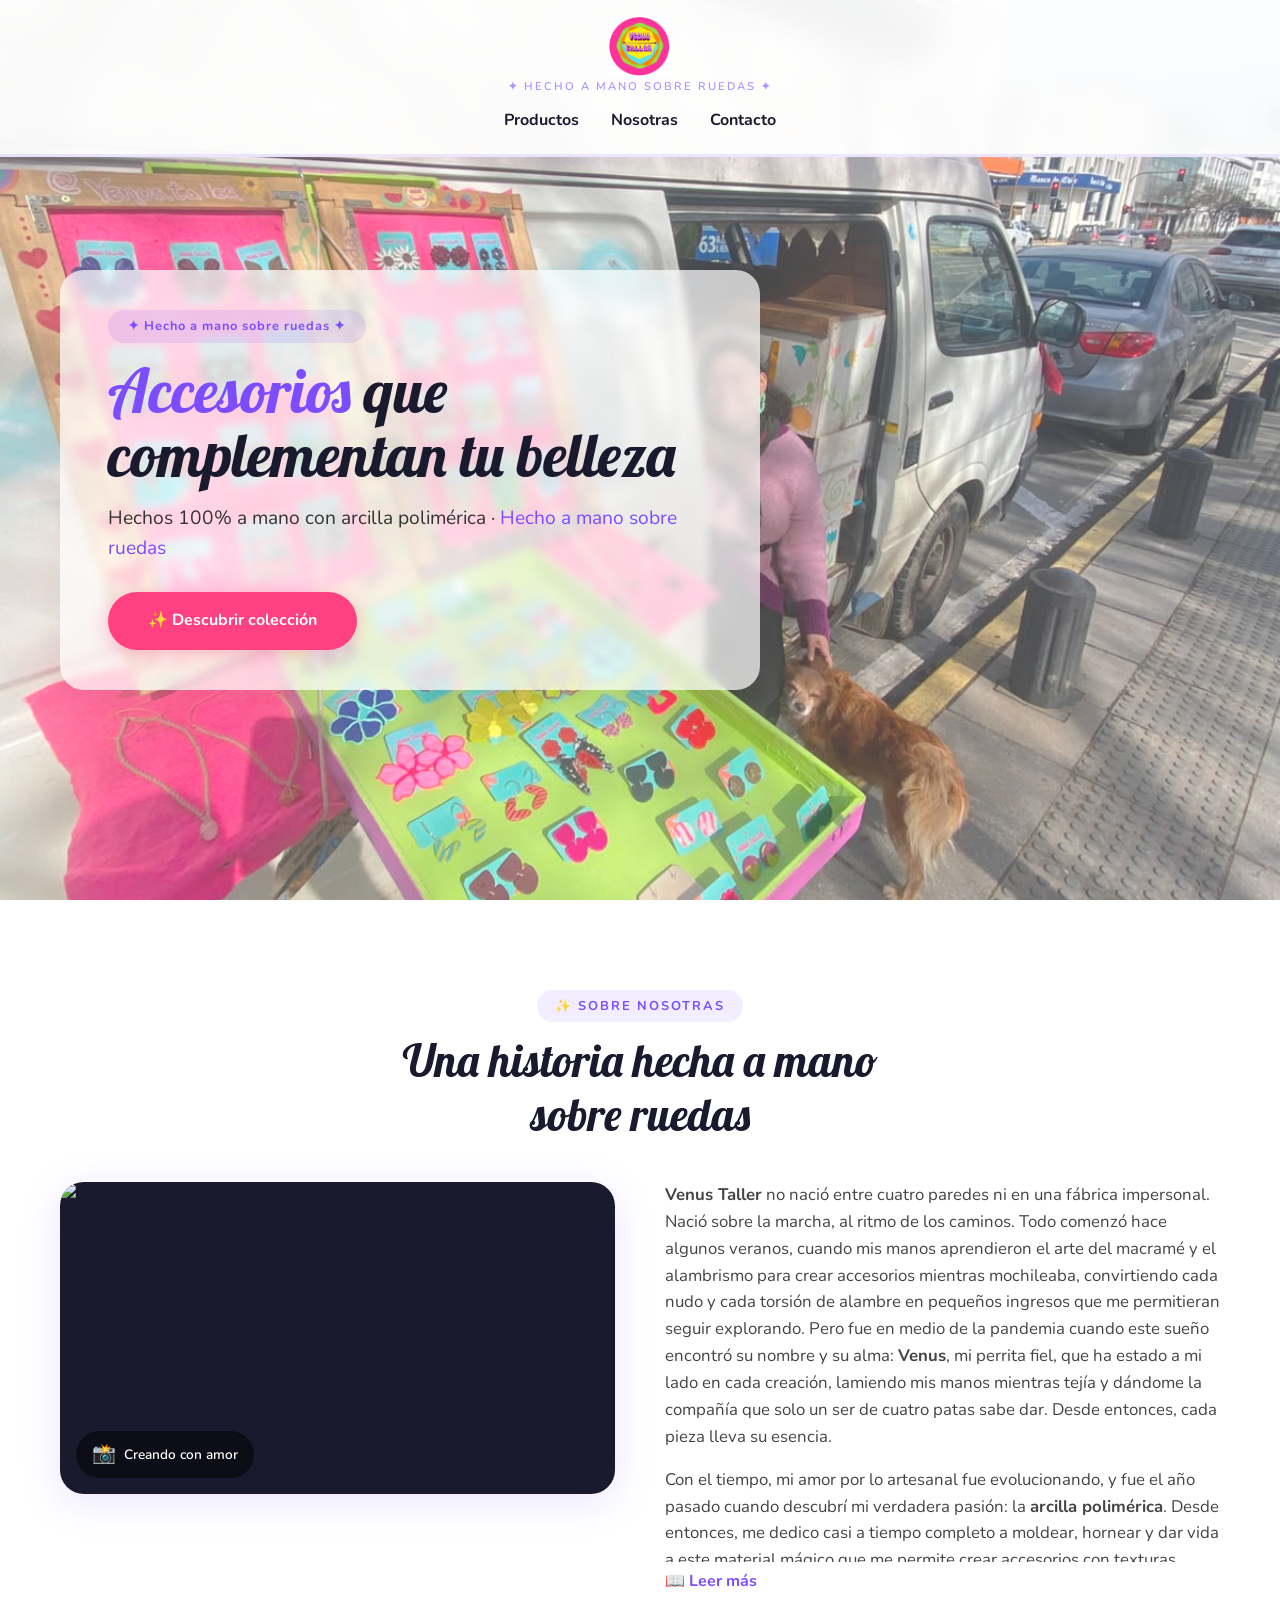
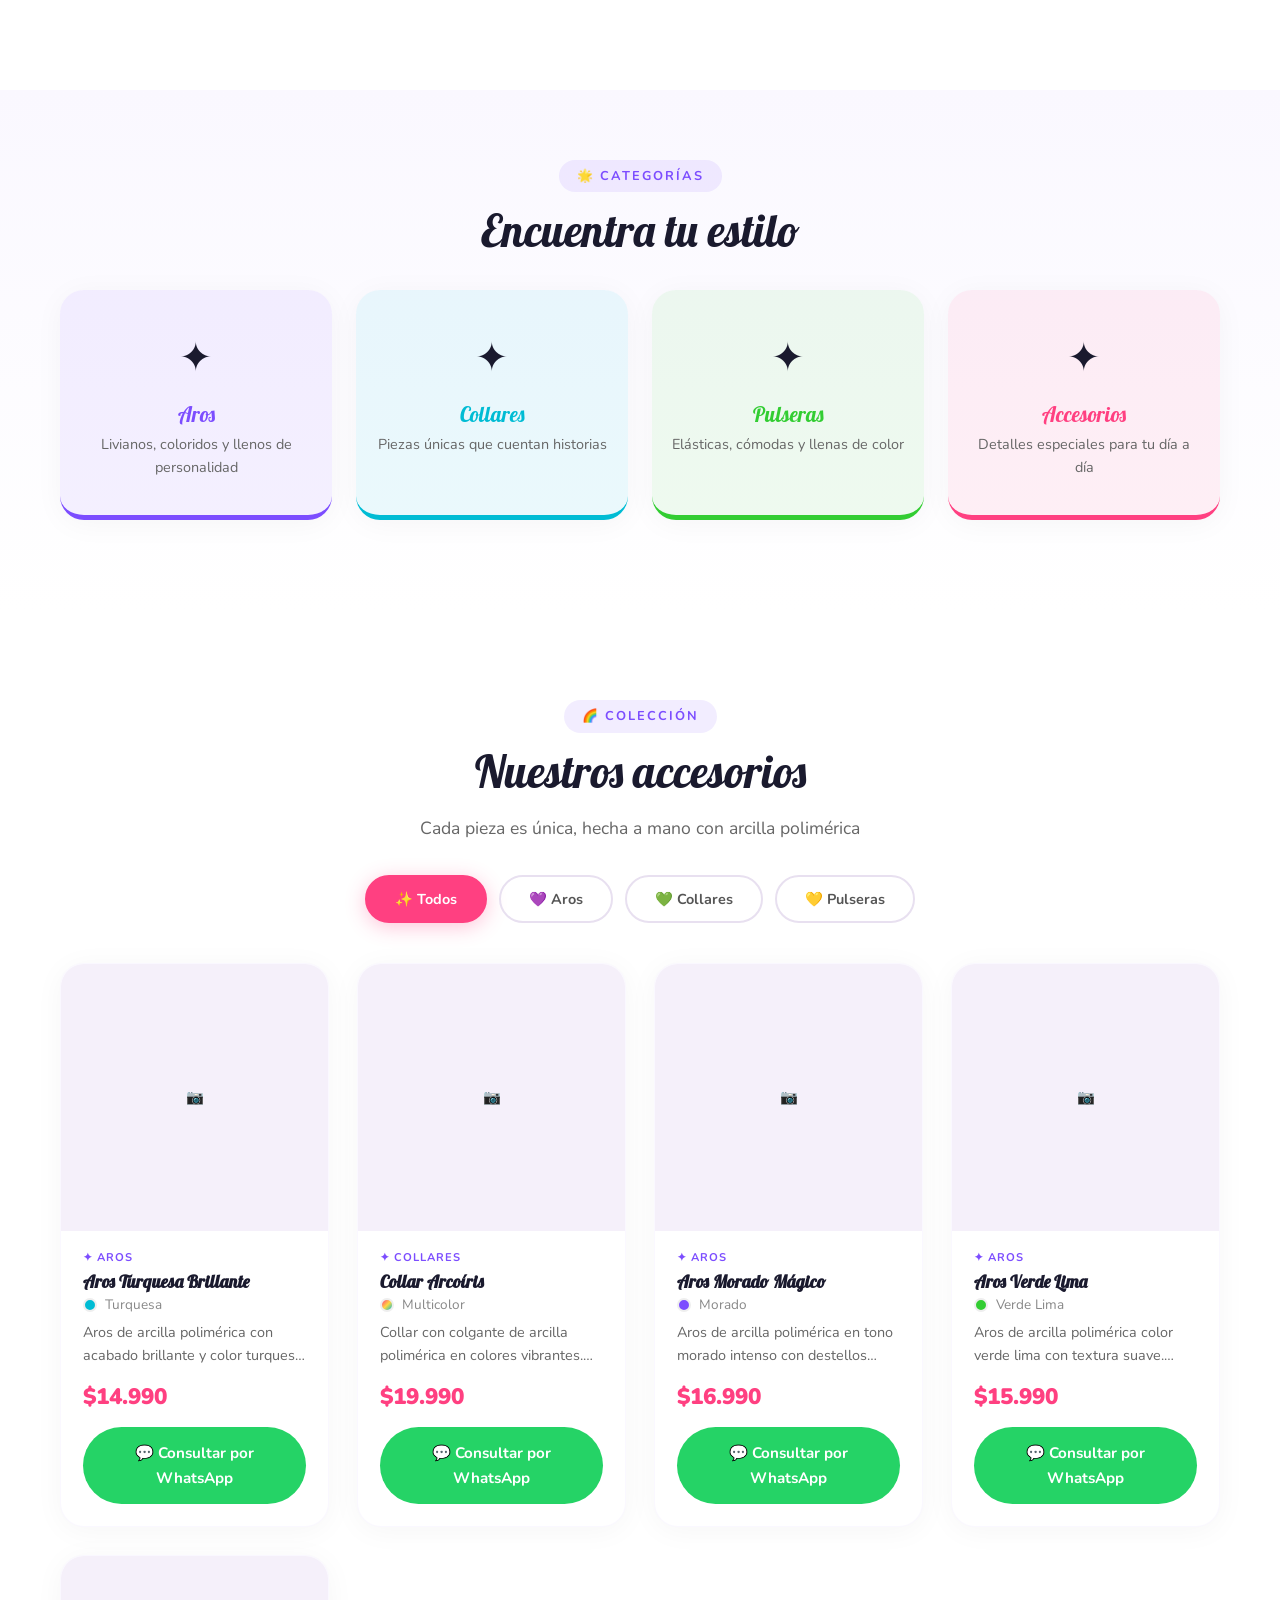
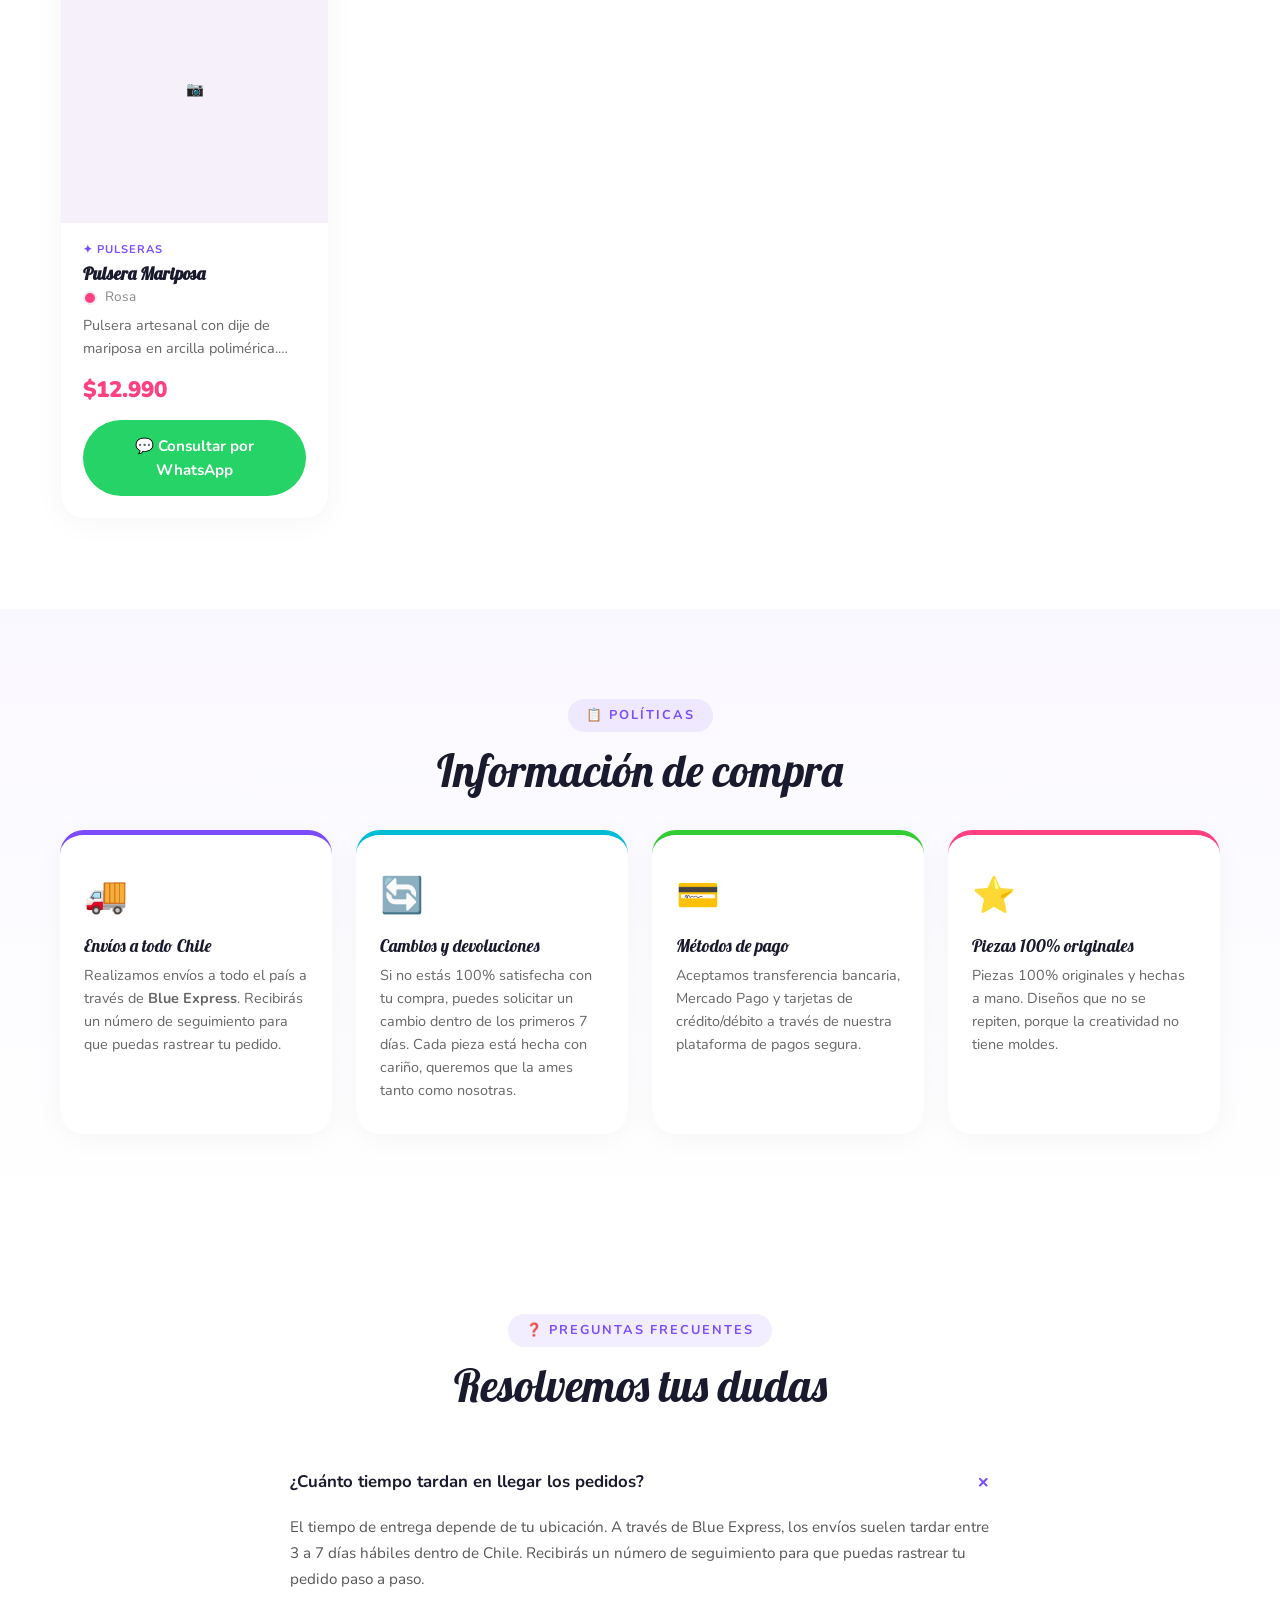
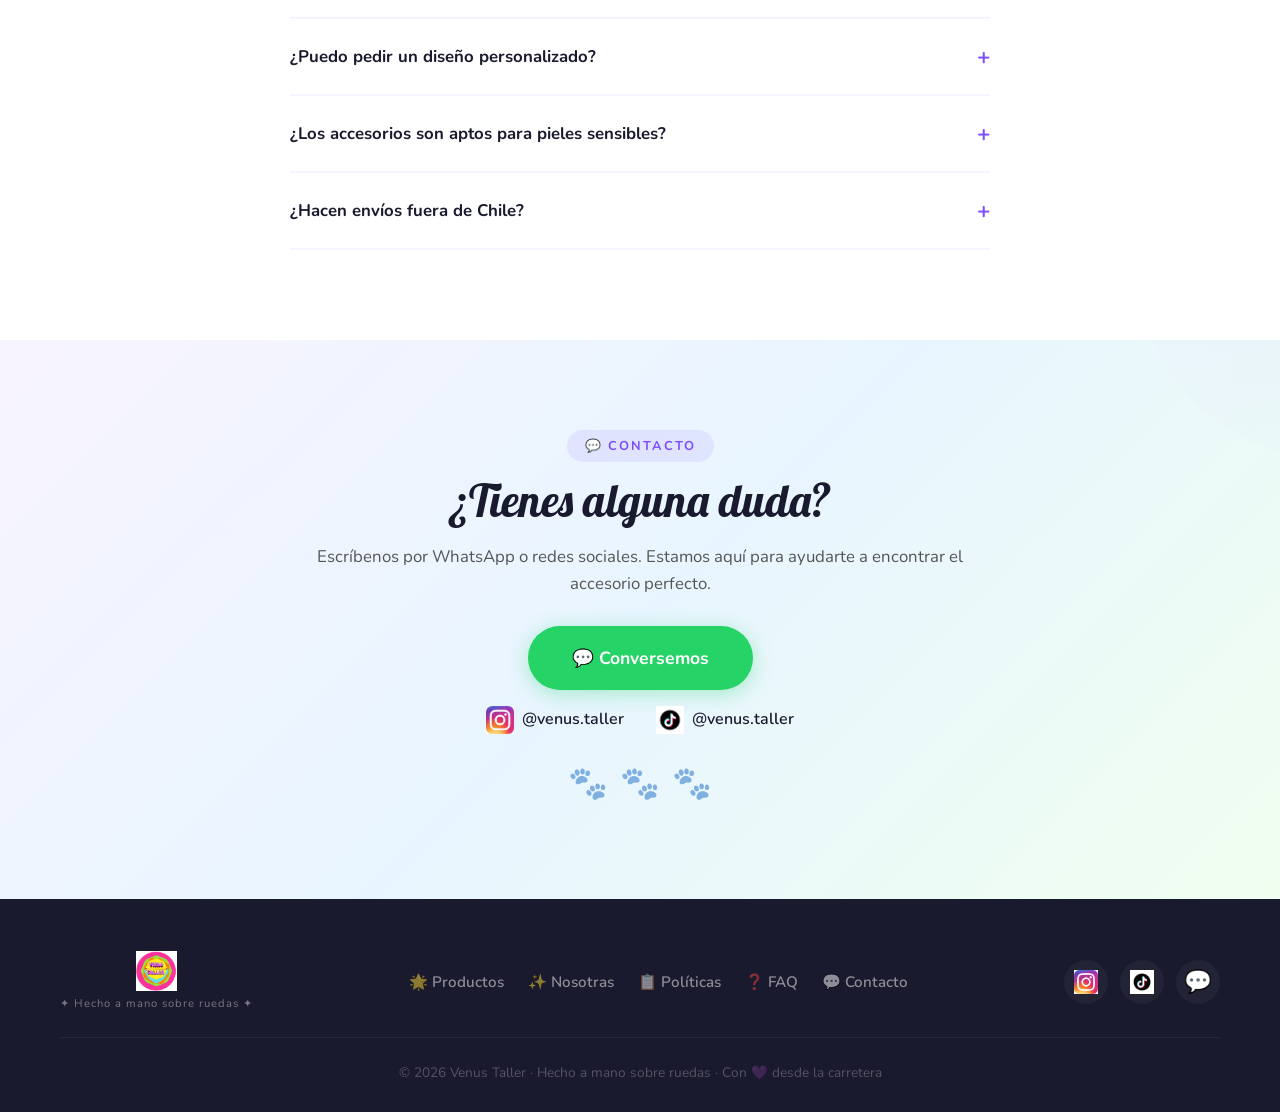
==== commit f0fc6a58: "Update index.html" ====
--- a/index.html
+++ b/index.html
@@ -66,19 +66,17 @@
             <h2>Una historia hecha a mano <br />sobre ruedas</h2>
 
             <div class="sobre__grid">
-                <!-- Columna izquierda: Video -->
-                <div class="sobre__media">
-                    <div class="sobre__video-wrapper">
-                        <video class="sobre__video" autoplay loop muted playsinline>
-                            <source src="videos/video1.mp4" type="video/mp4" />
-                            Tu navegador no soporta videos.
-                        </video>
-                        <div class="sobre__video-overlay">
-                            <span class="sobre__video-icon">🎬</span>
-                            <span class="sobre__video-text">Creando con amor</span>
+                <!-- Columna izquierda: Imagen -->
+                    <div class="sobre__media">
+                        <div class="sobre__video-wrapper">
+                            <img src="imagenes/polivenus.jpeg" alt="Venus Taller" class="sobre__video" />
+                            <div class="sobre__video-overlay">
+                                <span class="sobre__video-icon">📸</span>
+                                <span class="sobre__video-text">Creando con amor</span>
+                            </div>
                         </div>
                     </div>
-                </div>
+
 
                 <!-- Columna derecha: Texto completo con "Leer más" -->
                 <div class="sobre__texto" id="sobreTexto">
@@ -284,4 +282,4 @@
 
     <script src="app.js"></script>
 </body>
-</html>+</html>
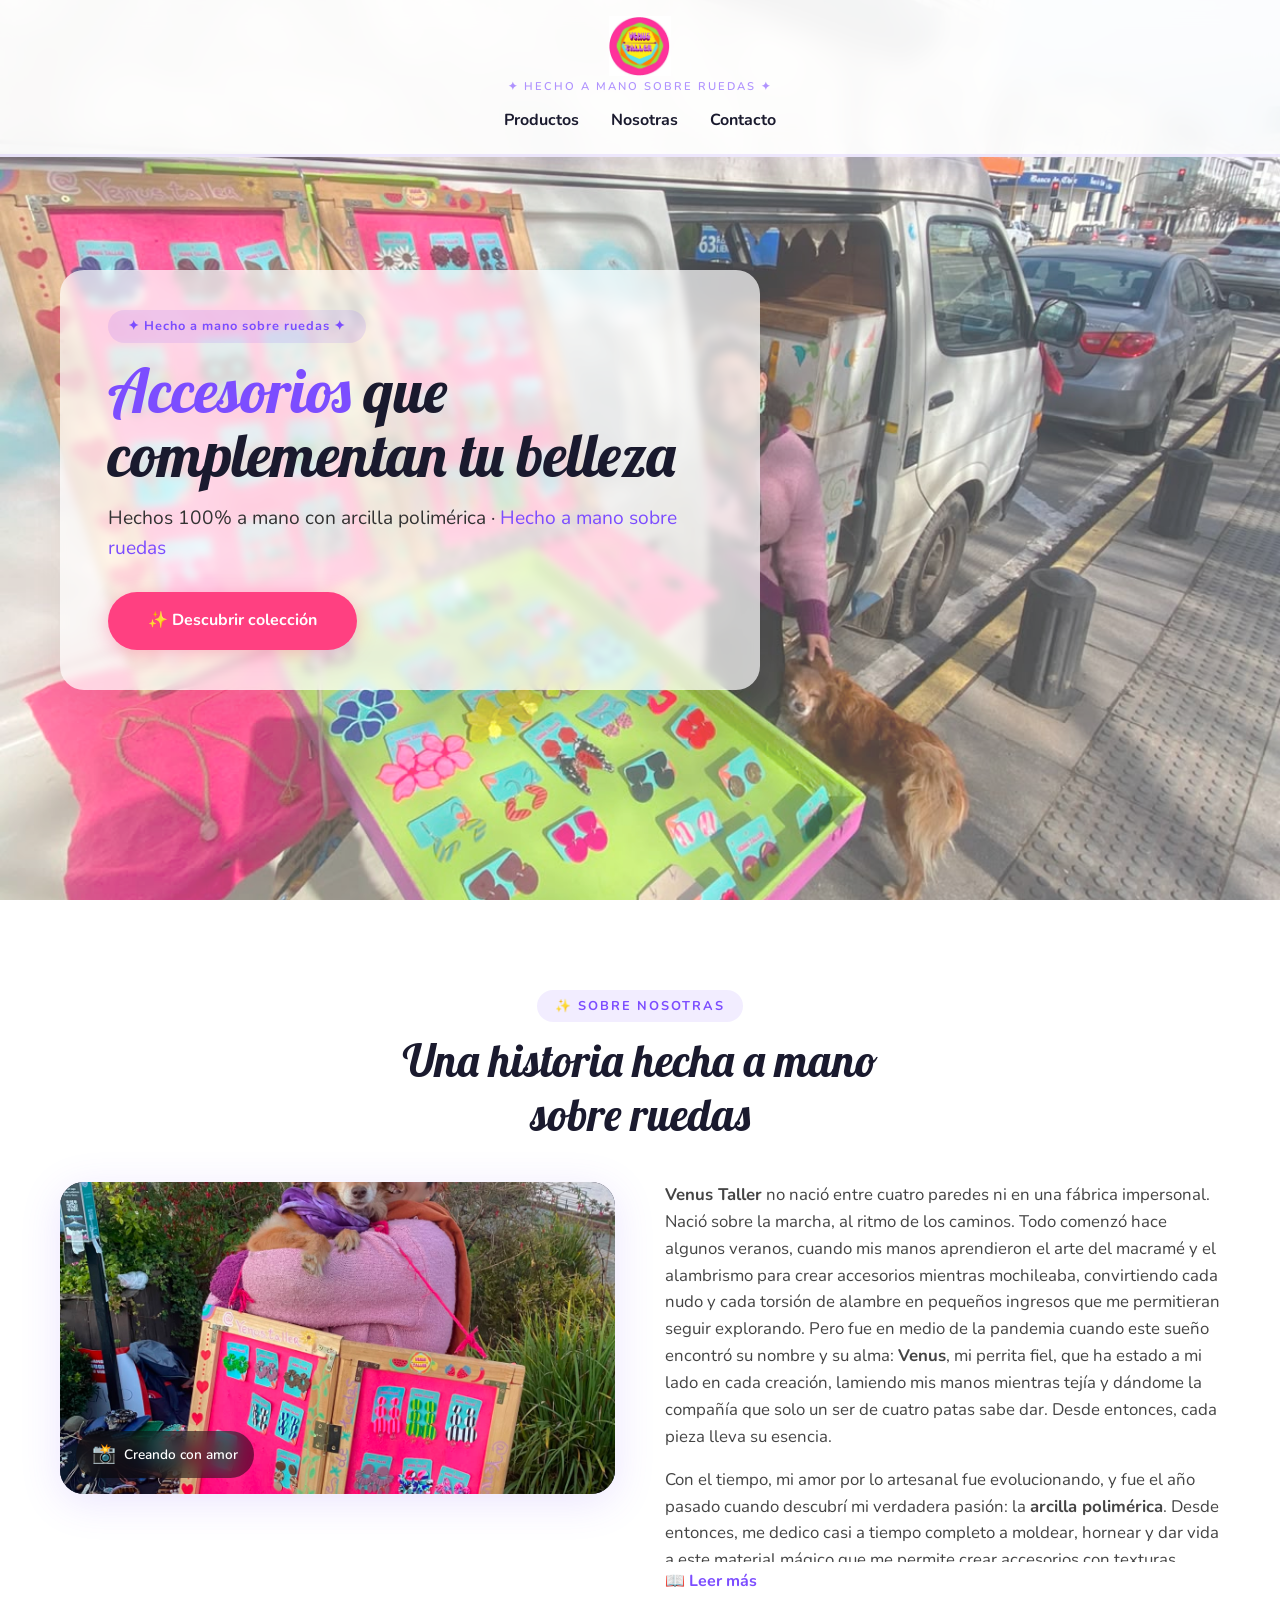
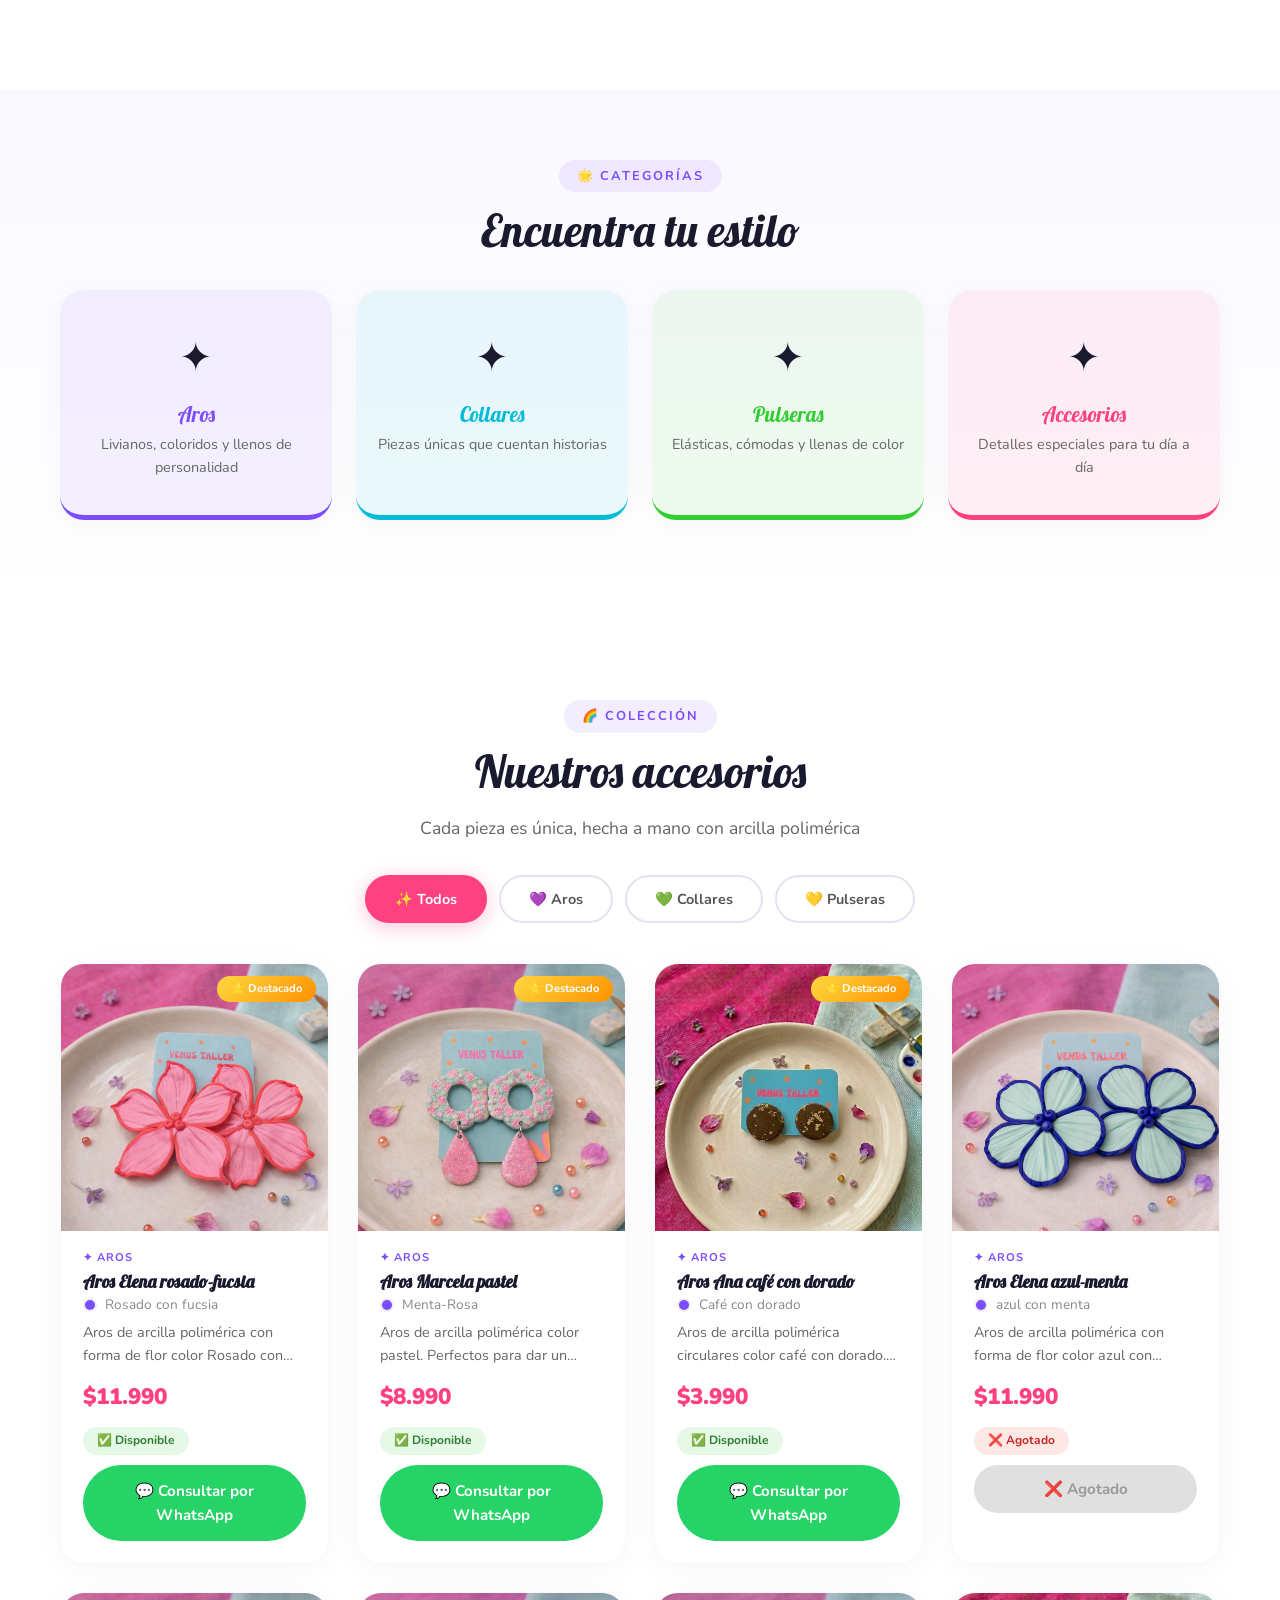
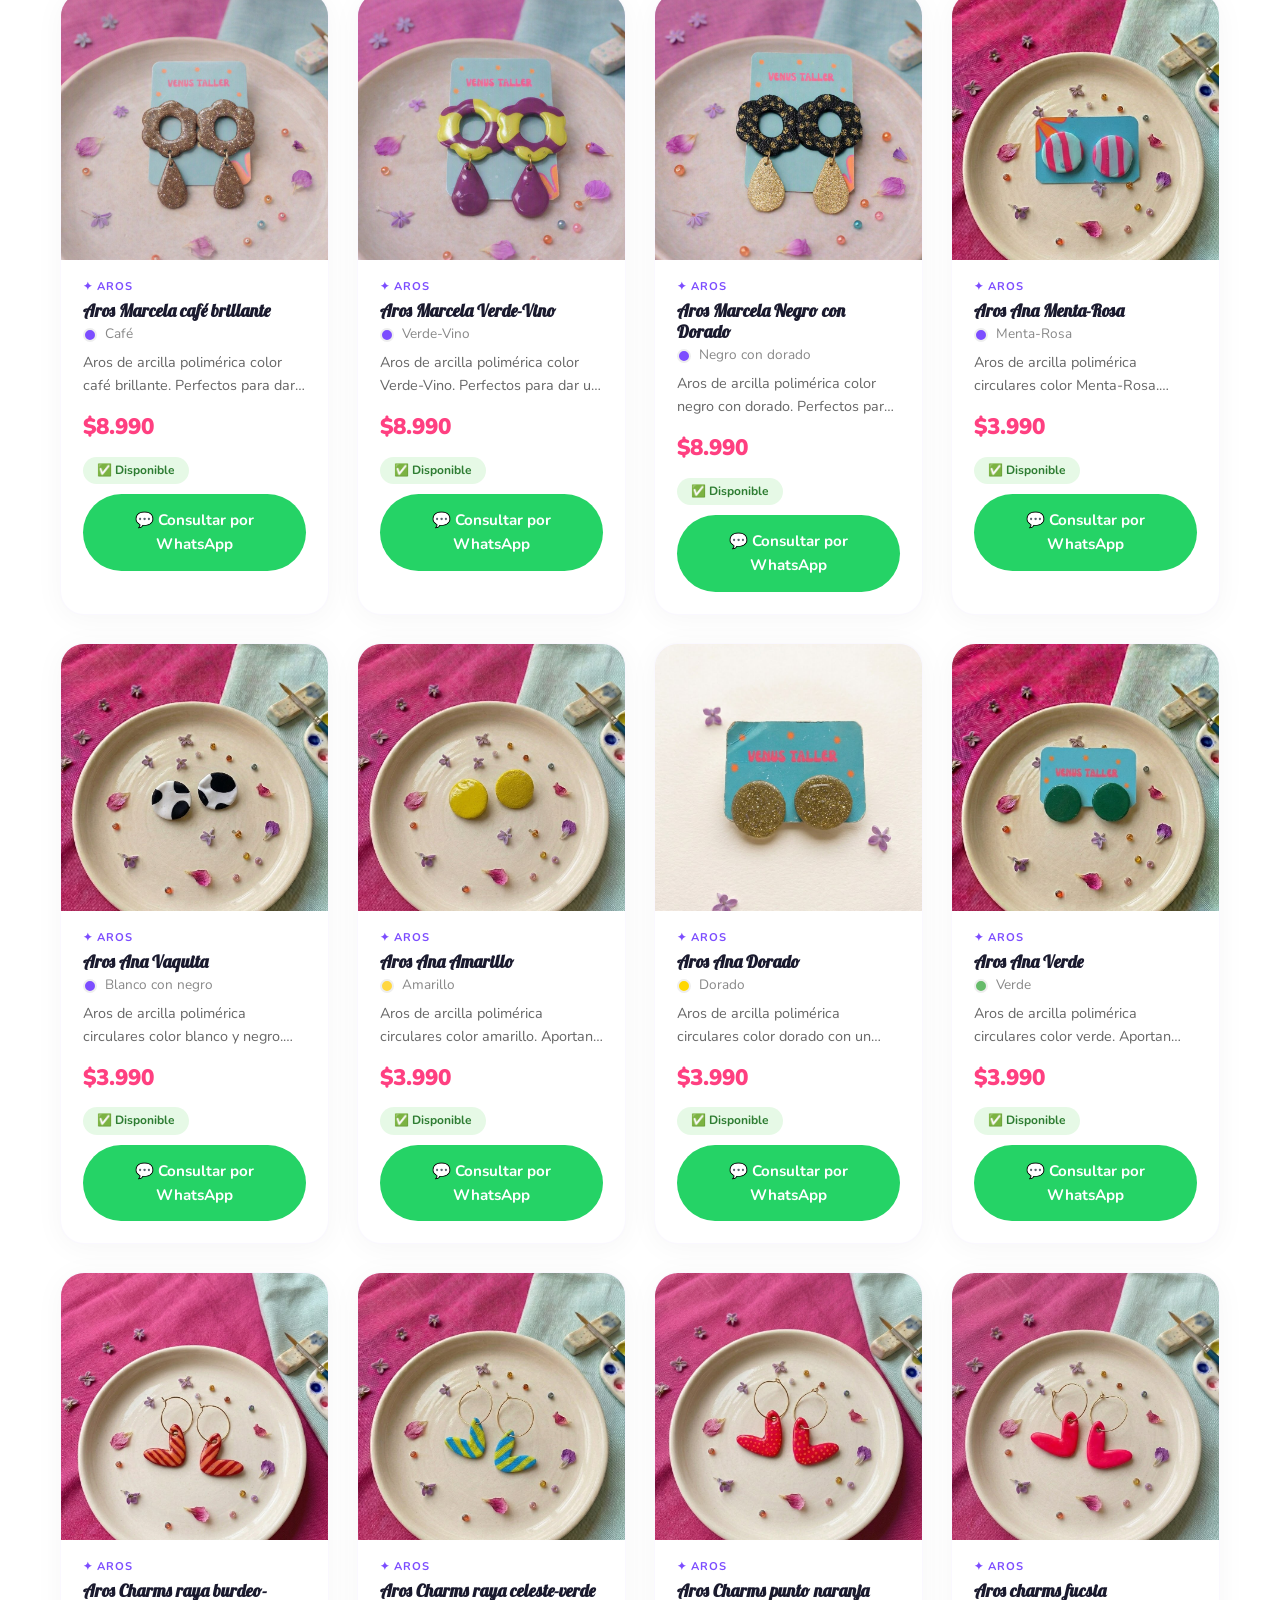
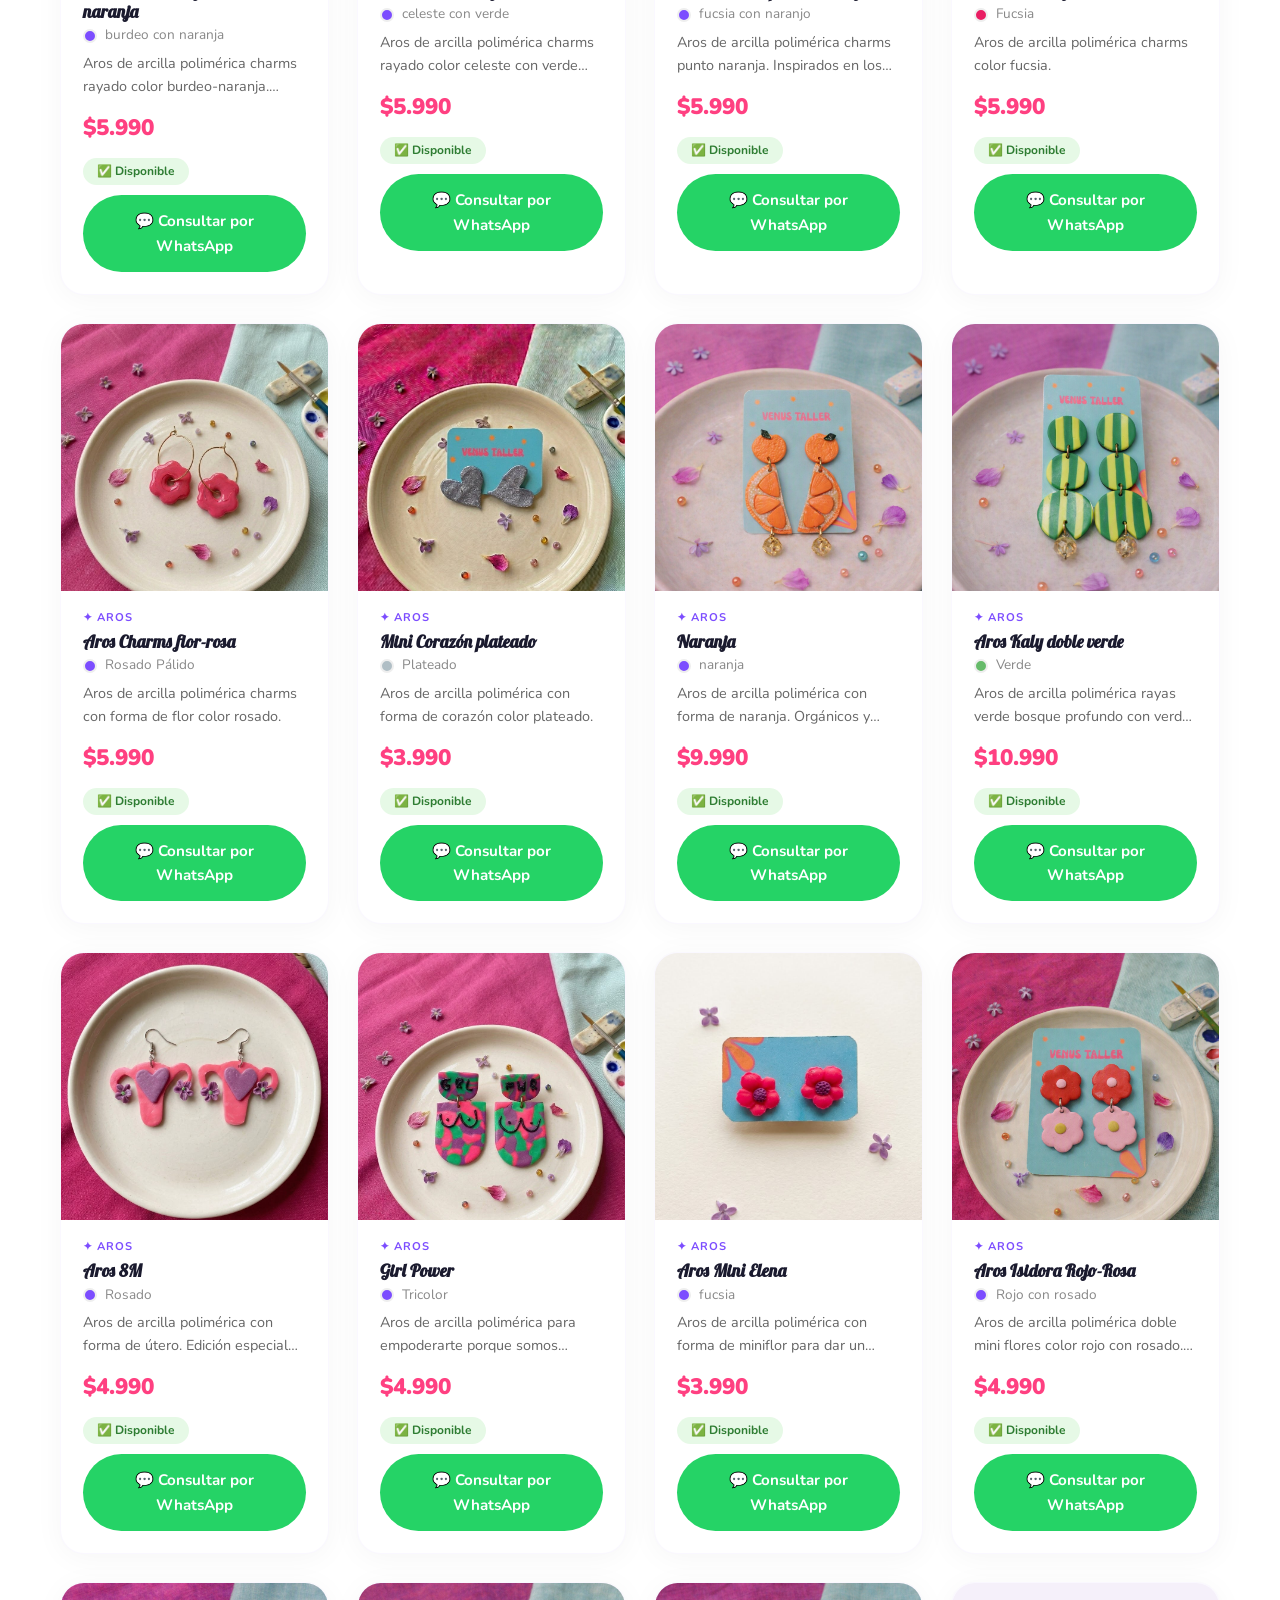
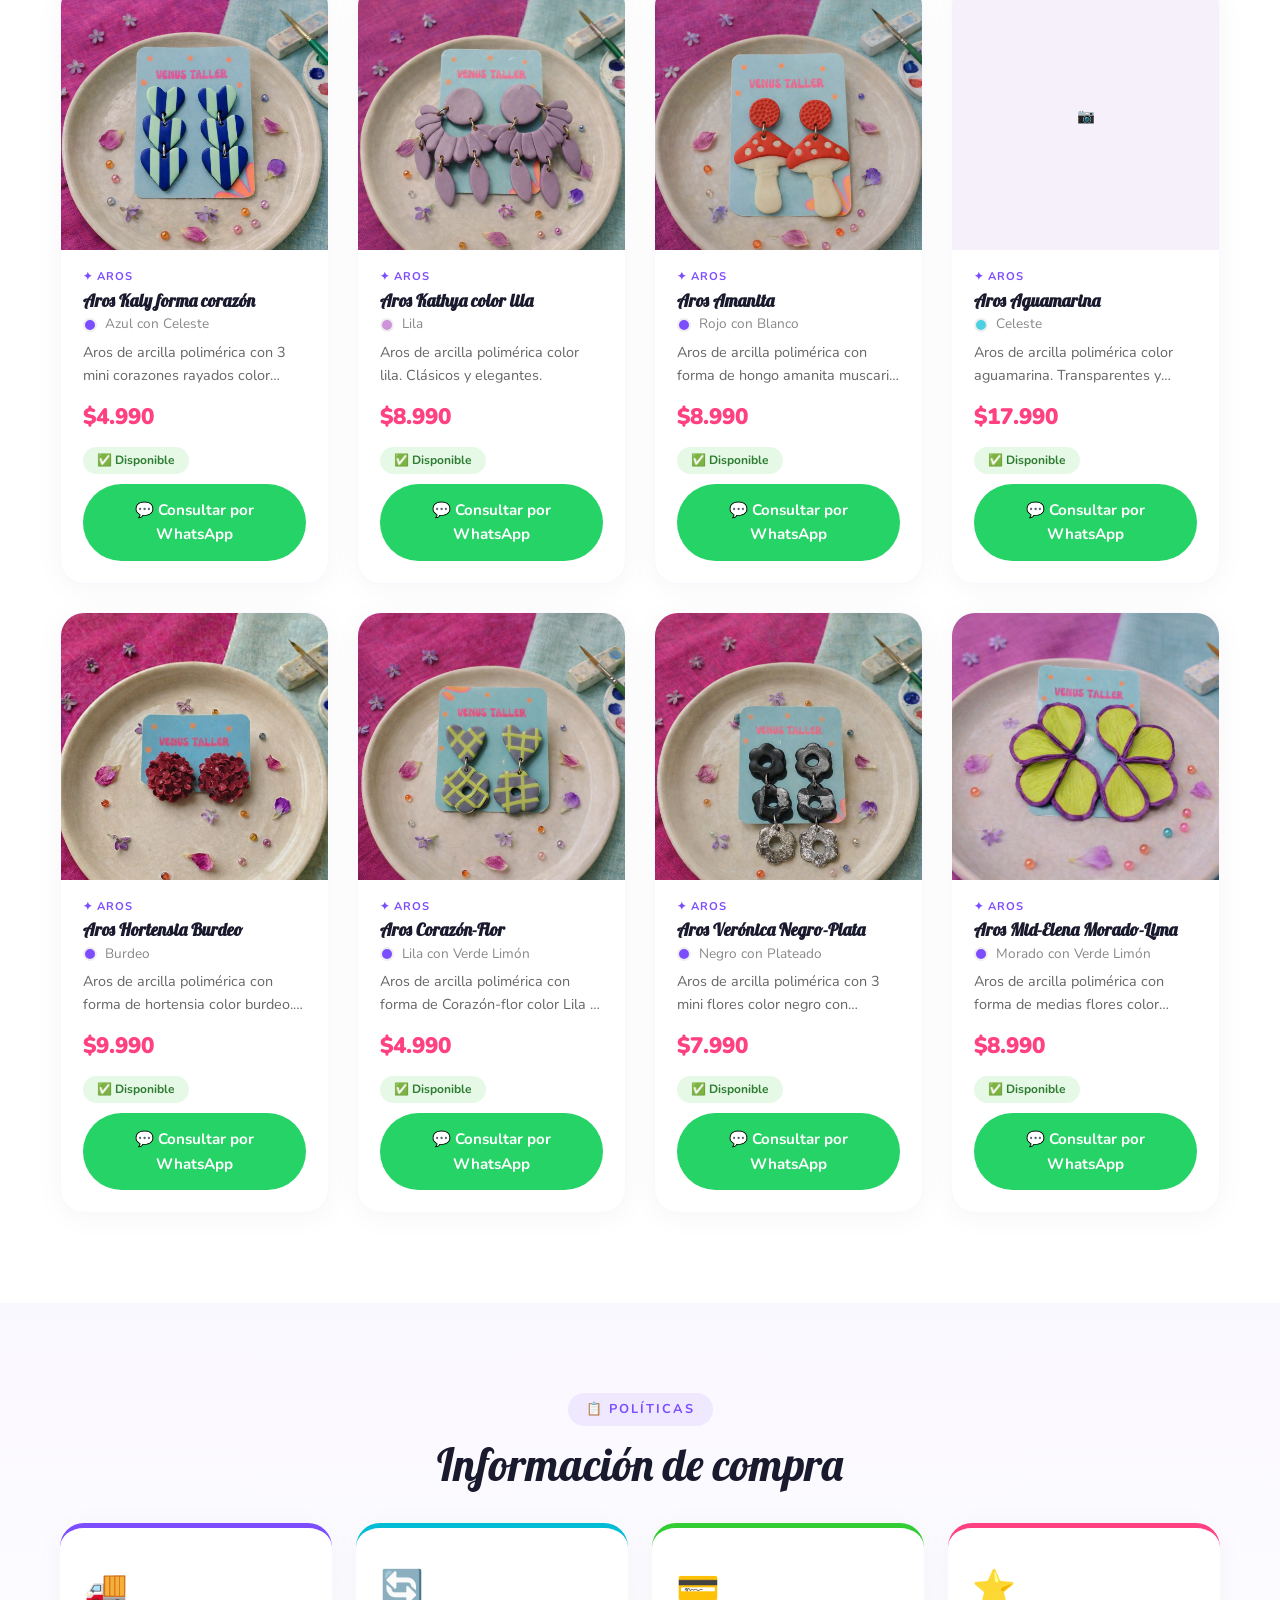
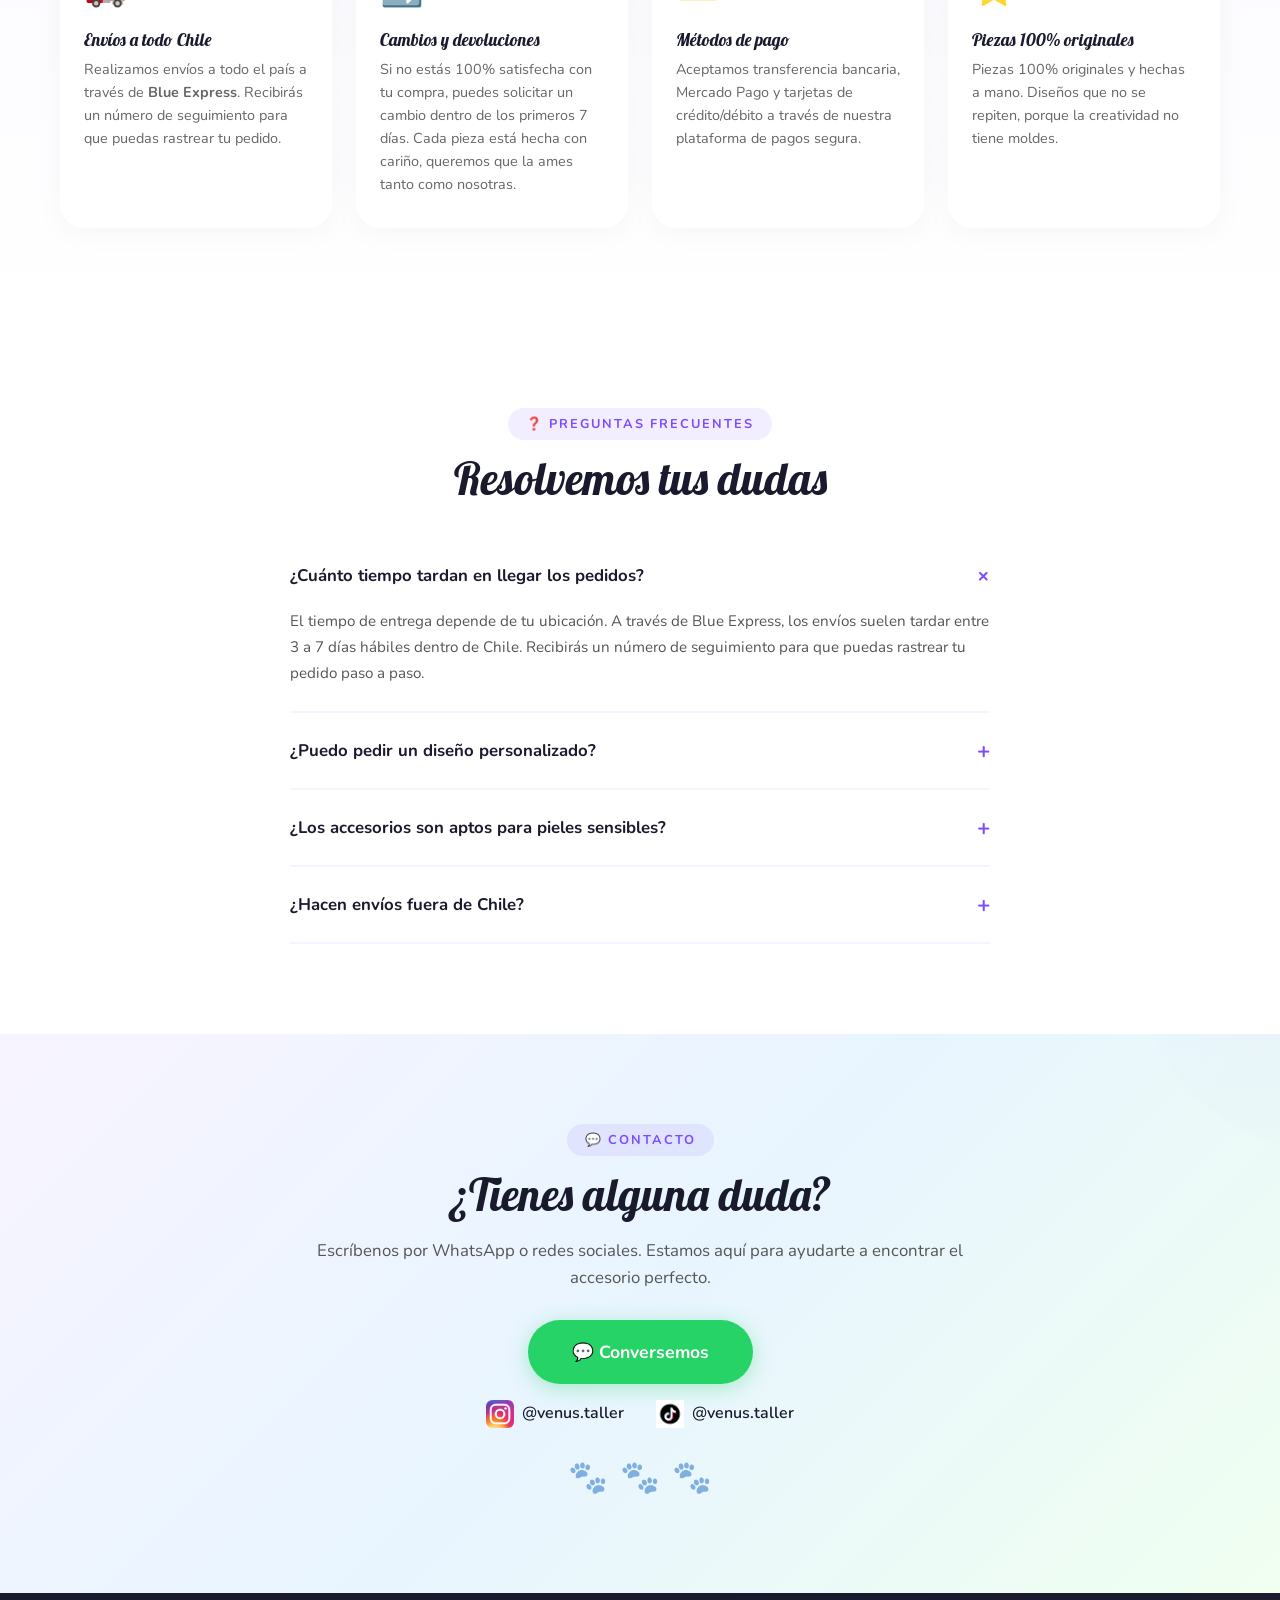
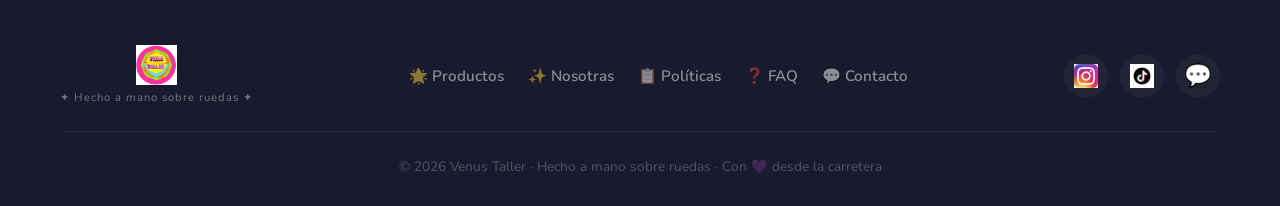
==== commit 7e5c2941: "Update index.html" ====
--- a/index.html
+++ b/index.html
@@ -87,7 +87,7 @@
 
                         <p>Pero lo que realmente hace único a Venus Taller es algo que ninguna otra marca puede ofrecer: cada pieza absorbe la energía del lugar donde fue creada. Como vivo viajando en mi casa rodante junto a mi pareja, mis manos no trabajan siempre en el mismo sitio. Hay piezas que nacen frente al mar, con el sonido de las olas de fondo; otras se moldean en medio de un bosque, bajo la sombra de árboles centenarios; y algunas toman forma al atardecer, en un desierto infinito, bañadas por los colores cálidos del sol poniente. Esa energía, ese momento, ese paisaje, quedan atrapados en cada accesorio. Cuando usas una pieza de Venus Taller, no estás usando un simple accesorio: estás llevando contigo la brisa del mar, el silencio del bosque o la calidez del desierto.</p>
 
-                        <p>Mi objetivo con cada creación va mucho más allá de lo estético. No solo quiero que mis accesorios sean bonitos; quiero que quien los use se sienta hermosa y llena de seguridad. Porque sé lo que es mirarse al espejo y sentir que ese pequeño detalle, ese arete, ese collar o ese dije, te da ese empujón de confianza que necesitas para enfrentar el día. Quiero que mis piezas sean ese recordatorio diario de que eres única, valiosa y capaz de brillar con luz propia. Cada diseño está pensado para realzar tu belleza natural y para que, al ponértelo, sientas que llevas puesta una obra de arte con historia.</p>
+                        <p>Mi objetivo con cada creación va mucho más allá de lo estético. No solo quiero que mis accesorios sean bonitos; quiero que quien los use se sienta hermosa y llena de seguridad. Porque sé lo que es mirarse al espejo y sentir que ese pequeño detalle, ese aro, ese collar o ese prendedor, te da ese empujón de confianza que necesitas para enfrentar el día. Quiero que mis piezas sean ese recordatorio diario de que eres única, valiosa y capaz de brillar con luz propia. Cada diseño está pensado para realzar tu belleza natural y para que, al ponértelo, sientas que llevas puesta una obra de arte con historia.</p>
 
                         <p><strong>Venus Taller</strong> es libertad, es creatividad y es estilo auténtico. Es la rebeldía de no seguir modas impuestas, sino de crear las nuestras propias. Es la prueba de que lo hecho a mano, con paciencia y con alma, siempre tendrá un valor que lo industrial no puede igualar. Cada pieza es absolutamente diferente, porque no uso moldes industriales ni reproduzco diseños en serie. Cada arete, cada collar, cada llavero es una decisión artística en el momento, influenciada por mi estado de ánimo, el paisaje que me rodea y la música que suena en mi casa rodante. Al usar Venus Taller, no solo te estás vistiendo: estás diciendo al mundo que valoras lo auténtico, lo artesanal y lo lleno de significado.</p>
 
--- a/estilo.css
+++ b/estilo.css
@@ -1134,4 +1134,45 @@
     .footer__links {
         justify-content: center;
     }
-}+}
+/* ============================================
+   ESTADO DEL PRODUCTO (disponible / agotado)
+   ============================================ */
+.producto-card__estado {
+    display: inline-block;
+    padding: 4px 14px;
+    border-radius: 30px;
+    font-size: 0.75rem;
+    font-weight: 700;
+    font-family: 'Nunito', sans-serif;
+    margin-bottom: 10px;
+}
+
+.producto-card__estado--disponible {
+    background: rgba(50, 205, 50, 0.12);
+    color: #2E7D32;
+}
+
+.producto-card__estado--agotado {
+    background: rgba(244, 67, 54, 0.12);
+    color: #C62828;
+}
+
+.producto-card__btn--agotado {
+    background: #e0e0e0;
+    color: #999;
+    cursor: not-allowed;
+    pointer-events: none;
+    border: none;
+    border-radius: 50px;
+    padding: 14px;
+    font-weight: 700;
+    font-size: 0.95rem;
+    width: 100%;
+    font-family: 'Nunito', sans-serif;
+}
+
+.producto-card__btn--agotado:hover {
+    transform: none;
+    box-shadow: none;
+}
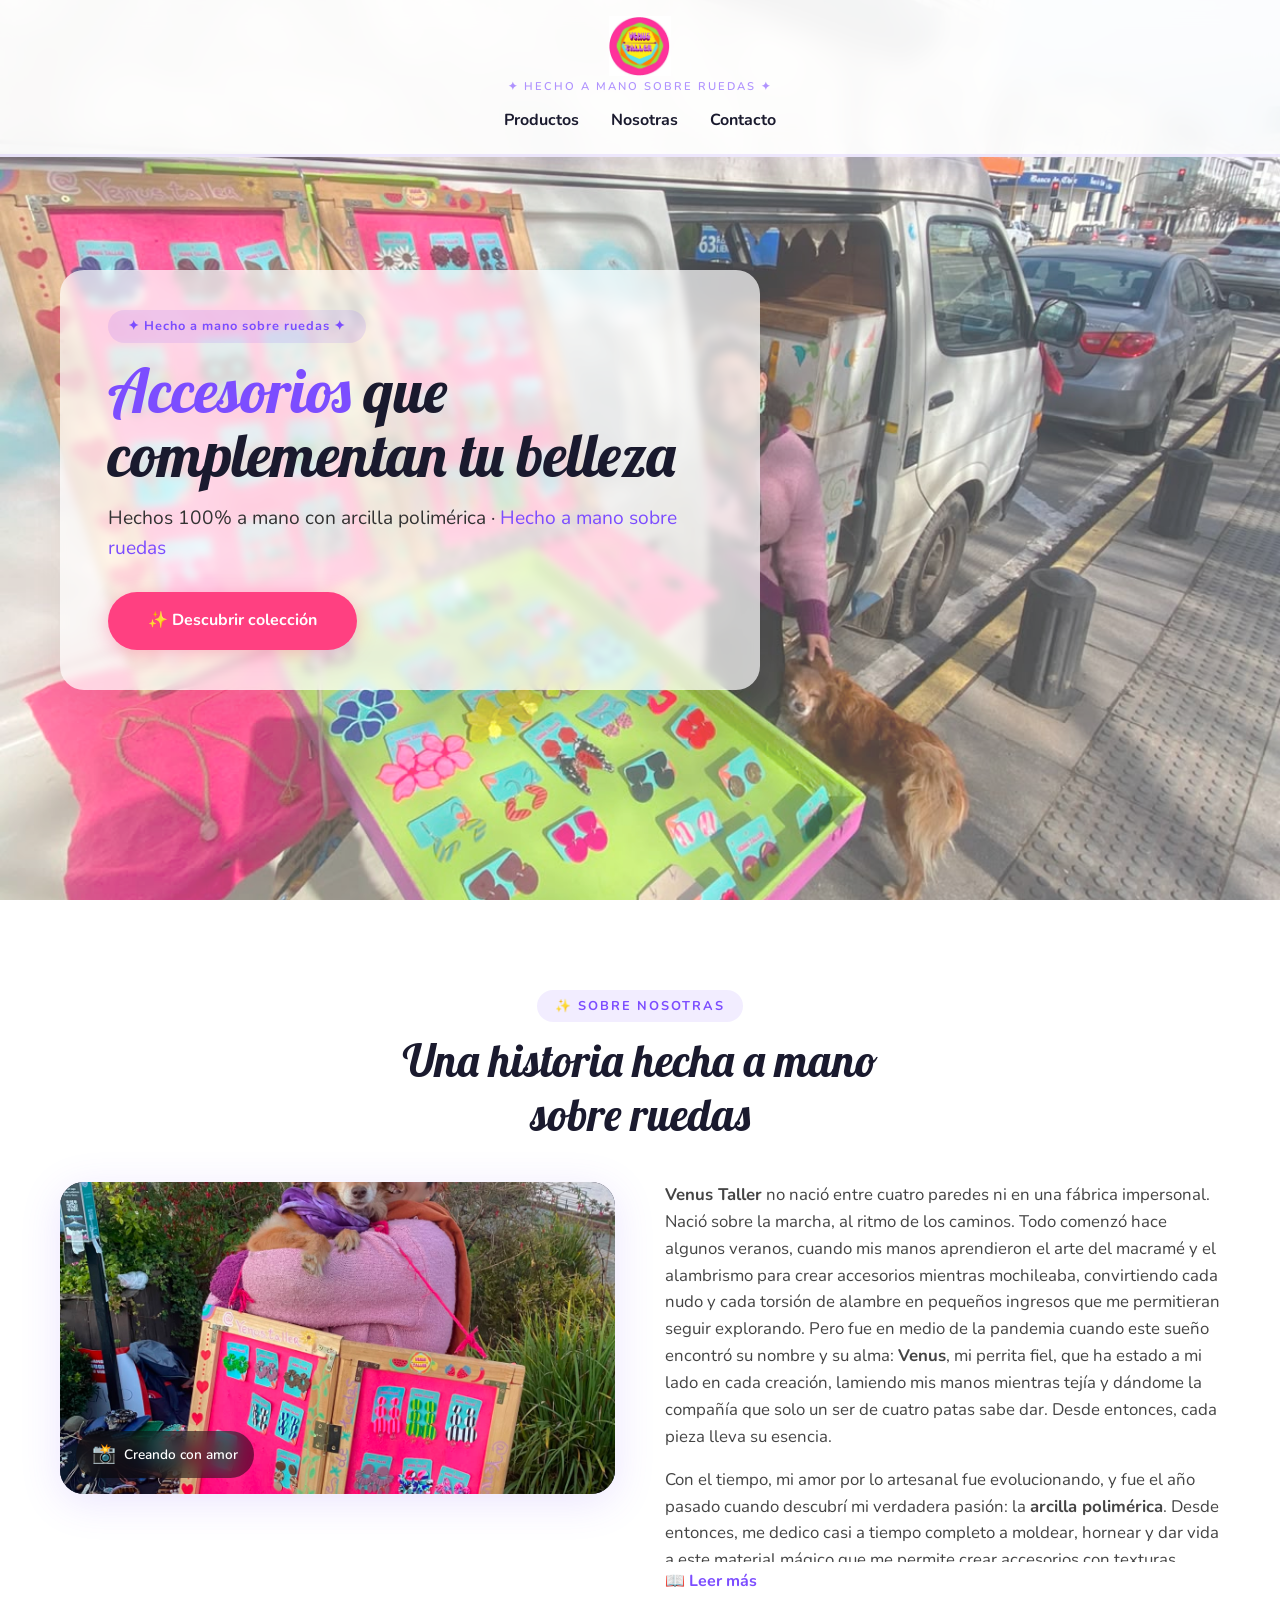
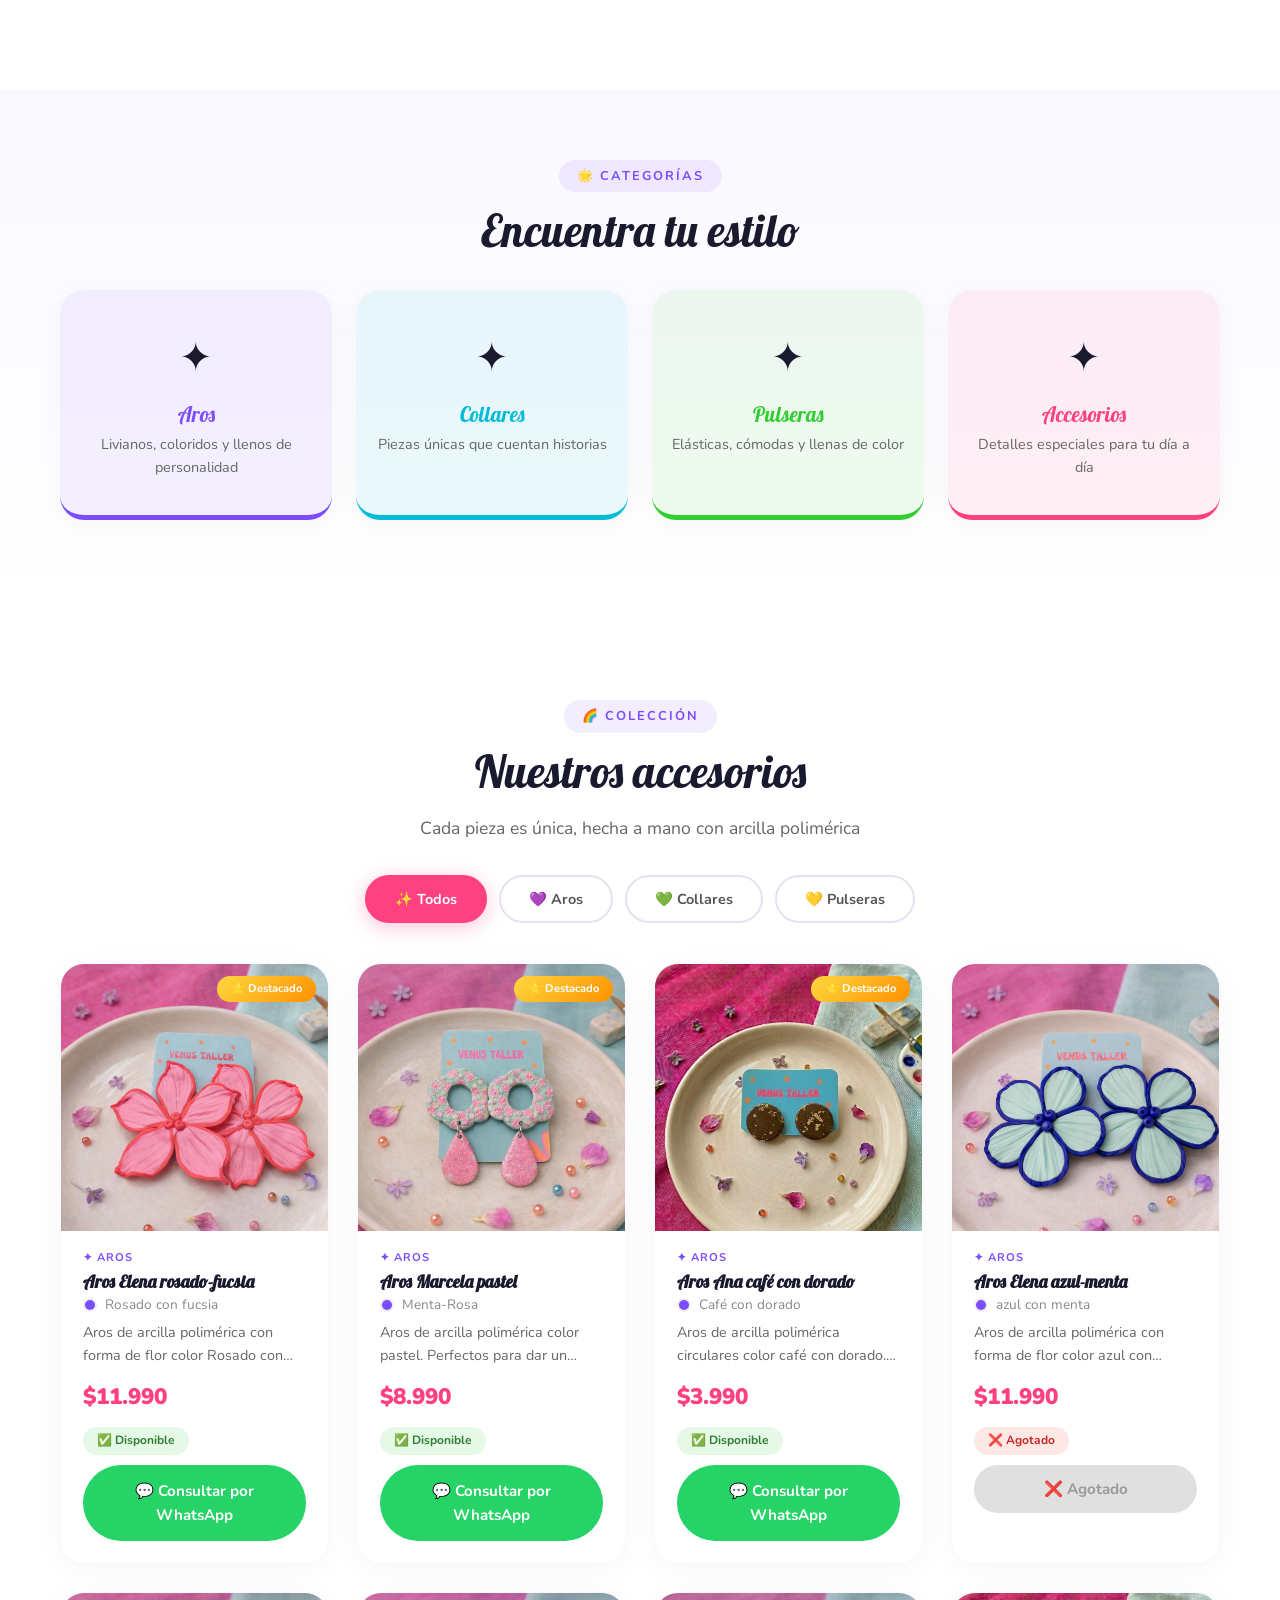
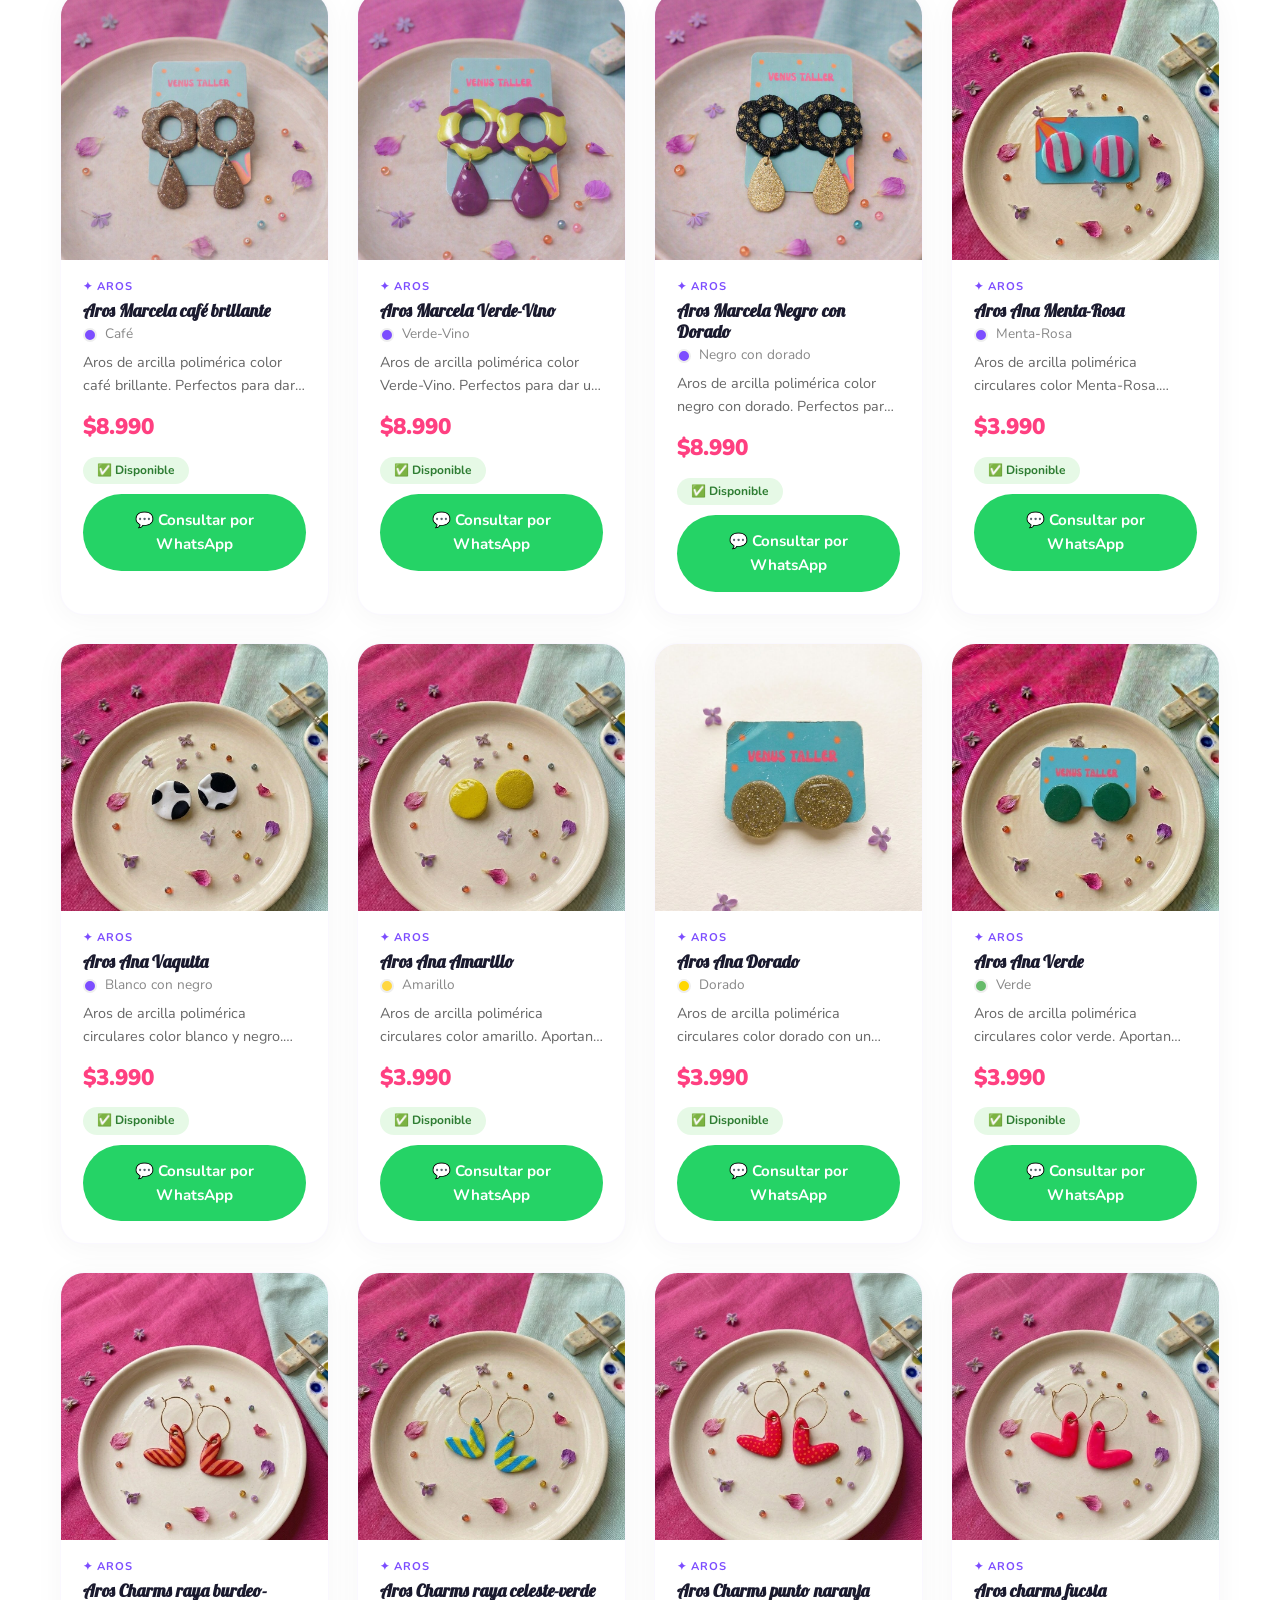
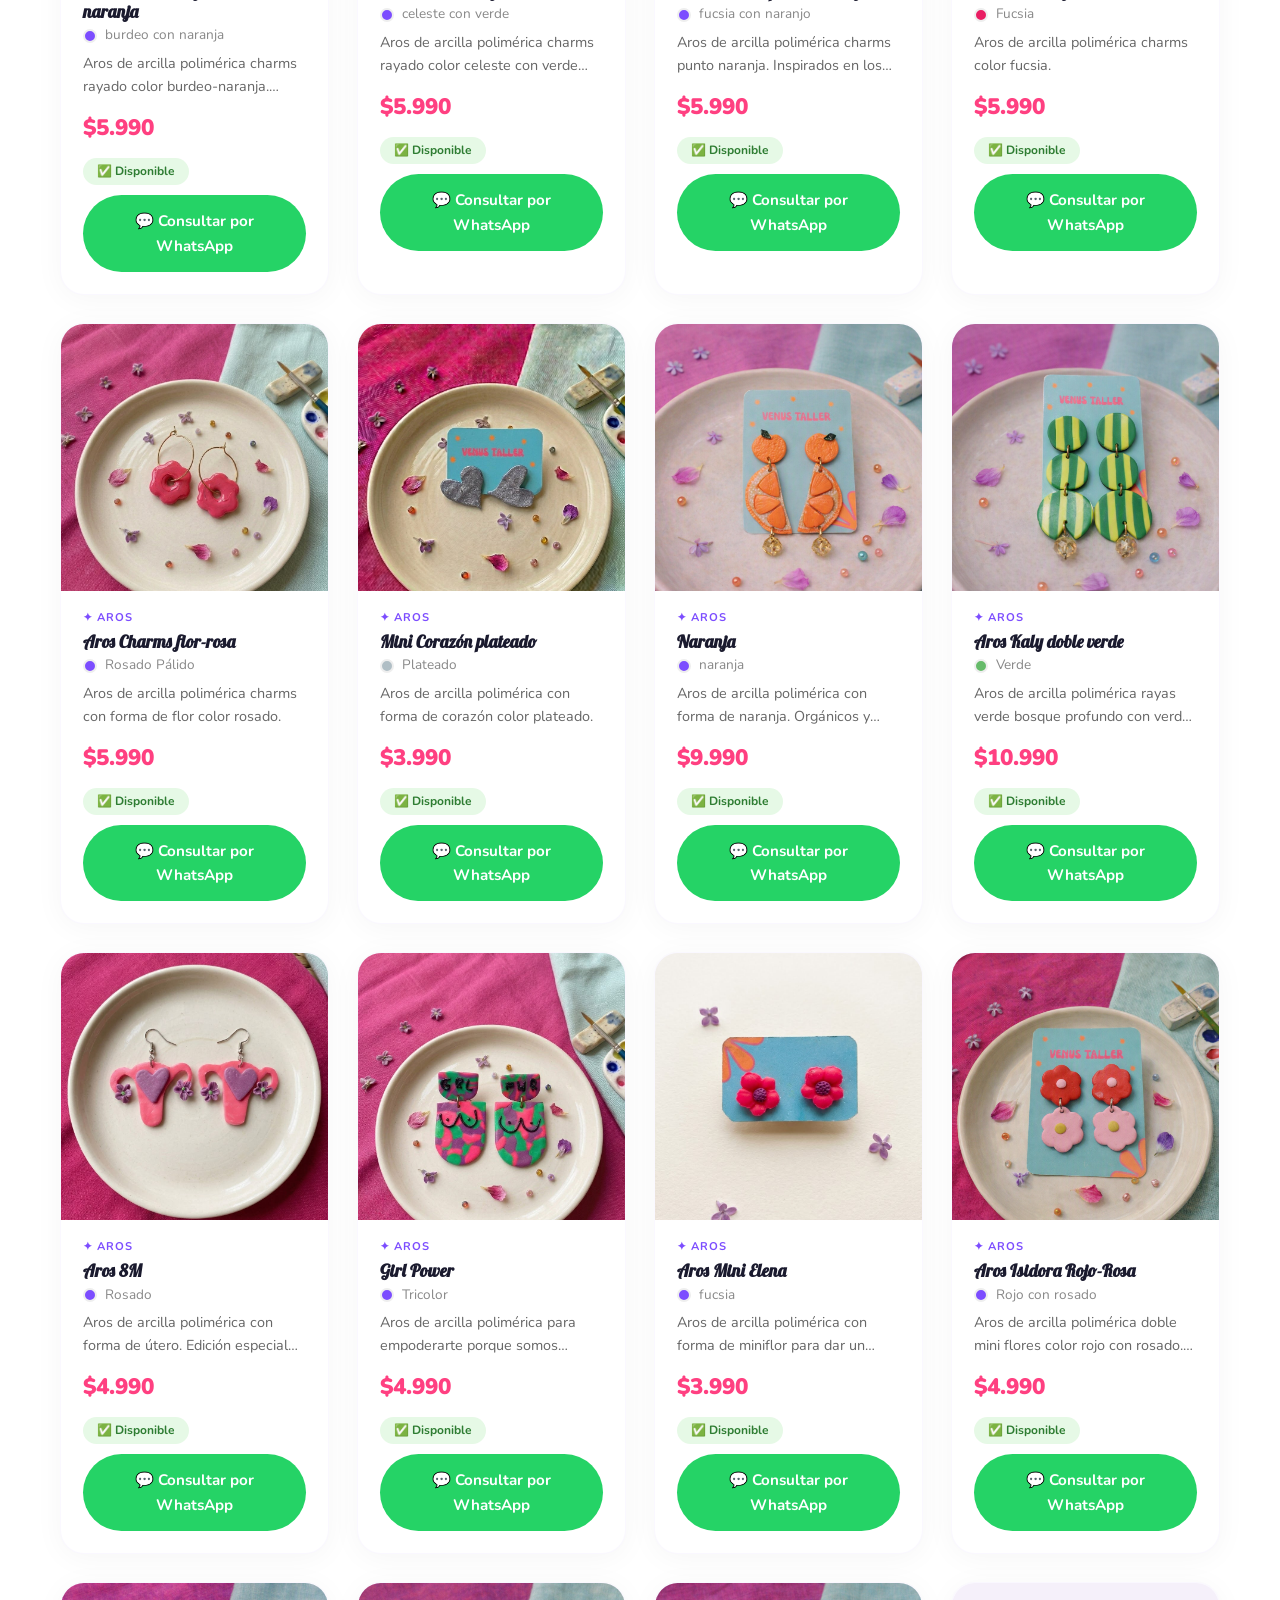
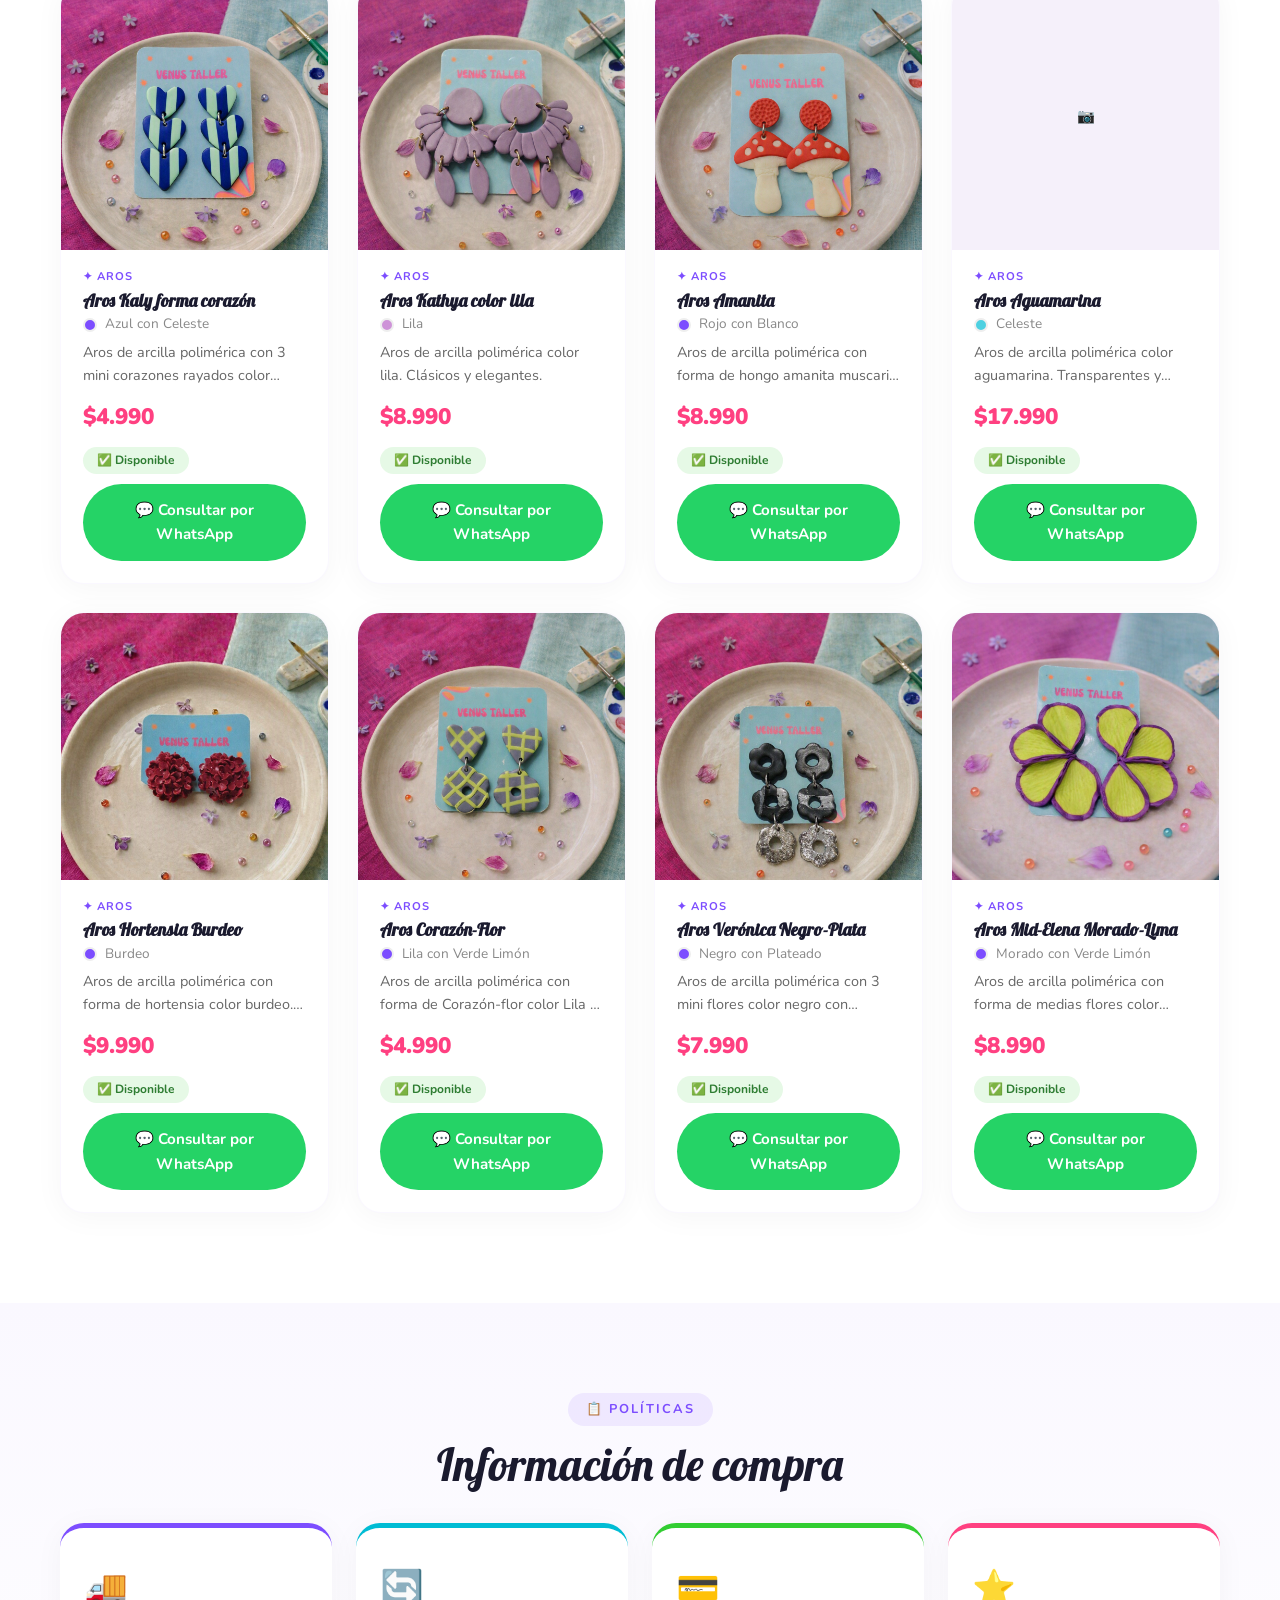
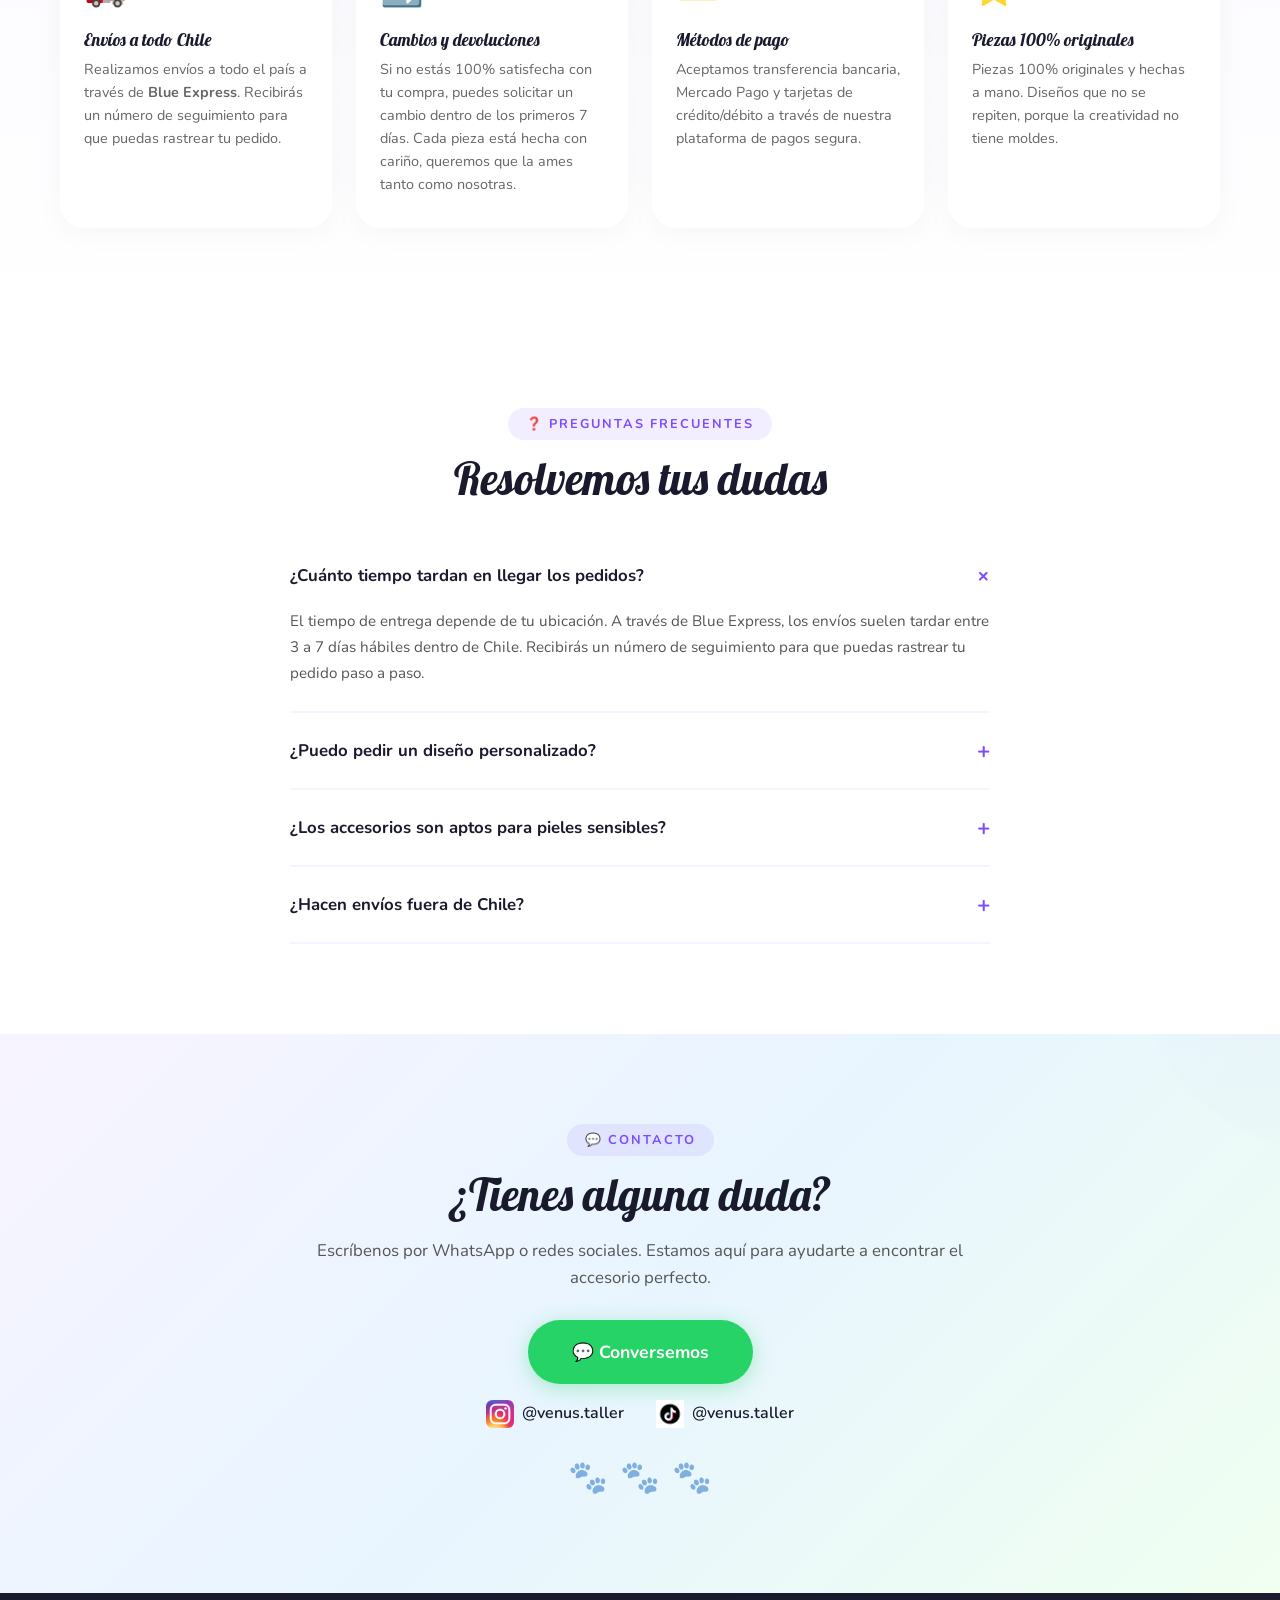
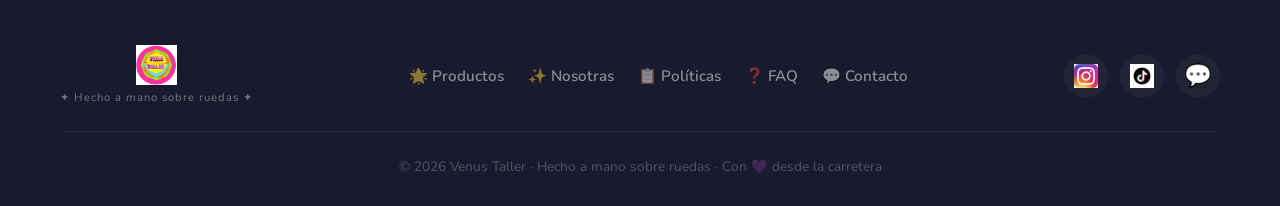
==== commit ae1b4ce6: "Update index.html" ====
--- a/index.html
+++ b/index.html
@@ -89,11 +89,11 @@
 
                         <p>Mi objetivo con cada creación va mucho más allá de lo estético. No solo quiero que mis accesorios sean bonitos; quiero que quien los use se sienta hermosa y llena de seguridad. Porque sé lo que es mirarse al espejo y sentir que ese pequeño detalle, ese aro, ese collar o ese prendedor, te da ese empujón de confianza que necesitas para enfrentar el día. Quiero que mis piezas sean ese recordatorio diario de que eres única, valiosa y capaz de brillar con luz propia. Cada diseño está pensado para realzar tu belleza natural y para que, al ponértelo, sientas que llevas puesta una obra de arte con historia.</p>
 
-                        <p><strong>Venus Taller</strong> es libertad, es creatividad y es estilo auténtico. Es la rebeldía de no seguir modas impuestas, sino de crear las nuestras propias. Es la prueba de que lo hecho a mano, con paciencia y con alma, siempre tendrá un valor que lo industrial no puede igualar. Cada pieza es absolutamente diferente, porque no uso moldes industriales ni reproduzco diseños en serie. Cada arete, cada collar, cada llavero es una decisión artística en el momento, influenciada por mi estado de ánimo, el paisaje que me rodea y la música que suena en mi casa rodante. Al usar Venus Taller, no solo te estás vistiendo: estás diciendo al mundo que valoras lo auténtico, lo artesanal y lo lleno de significado.</p>
+                        <p><strong>Venus Taller</strong> es libertad, es creatividad y es estilo auténtico. Es la rebeldía de no seguir modas impuestas, sino de crear las nuestras propias. Es la prueba de que lo hecho a mano, con paciencia y con alma, siempre tendrá un valor que lo industrial no puede igualar. Cada pieza es absolutamente diferente, porque un mismo patrón nunca se repite. Cada aro, cada collar, cada objeto es una decisión artística en el momento, influenciada por mi estado de ánimo, el paisaje que me rodea y la música que suena en mi casa rodante. Al usar Venus Taller, no solo te estás vistiendo: estás diciendo al mundo que valoras lo auténtico, lo artesanal y lo lleno de significado.</p>
 
                         <p>Hoy, en el año 2026, <strong>Venus Taller es mi sustento diario sobre ruedas</strong>. Junto a mi pareja, recorremos caminos sin rumbo fijo, pero con el rumbo claro en el corazón: vivir de lo que amamos. Mi taller se mueve con nosotros; a veces es una mesa plegable al costado de la carretera, a veces el suelo de un camping, a veces la sombra de un árbol. Pero siempre, siempre, está Venus, mi perrita, supervisando cada paso con su mirada tranquila y su cola que no deja de moverse.</p>
 
-                        <p>Cada pedido que sale de Venus Taller viaja con una historia escrita entre nudos, arcilla y kilómetros. Llega a tus manos en un empaque cuidado con cariño, porque para nosotras (mi pareja, Venus y yo) cada cliente es parte de nuestra tribu viajera. Te invitamos a explorar nuestras colecciones, a dejarte sorprender por la singularidad de cada pieza y a llevarte un pedacito de nuestra aventura. Cuando eliges Venus Taller, no solo estás comprando un accesorio: estás abrazando un estilo de vida, estás apoyando un sueño nómada y estás eligiendo sentirte hermosa, segura y libre.</p>
+                        <p>Cada pedido que sale de Venus Taller viaja con una historia escrita entre nudos, arcilla y kilómetros. Llega a tus manos en un empaque cuidado con cariño, porque para nosotras cada cliente es parte de nuestra tribu viajera. Te invitamos a explorar nuestras colecciones, a dejarte sorprender por la singularidad de cada pieza y a llevarte un pedacito de nuestra aventura. Cuando eliges Venus Taller, no solo estás comprando un accesorio: estás abrazando un estilo de vida, estás apoyando un sueño nómada y estás eligiendo sentirte hermosa, segura y libre.</p>
 
                         <p class="sobre__frase-final">Gracias por viajar con nosotras. Bienvenido/a a Venus Taller. 🐾🚐✨🌸</p>
                     </div>
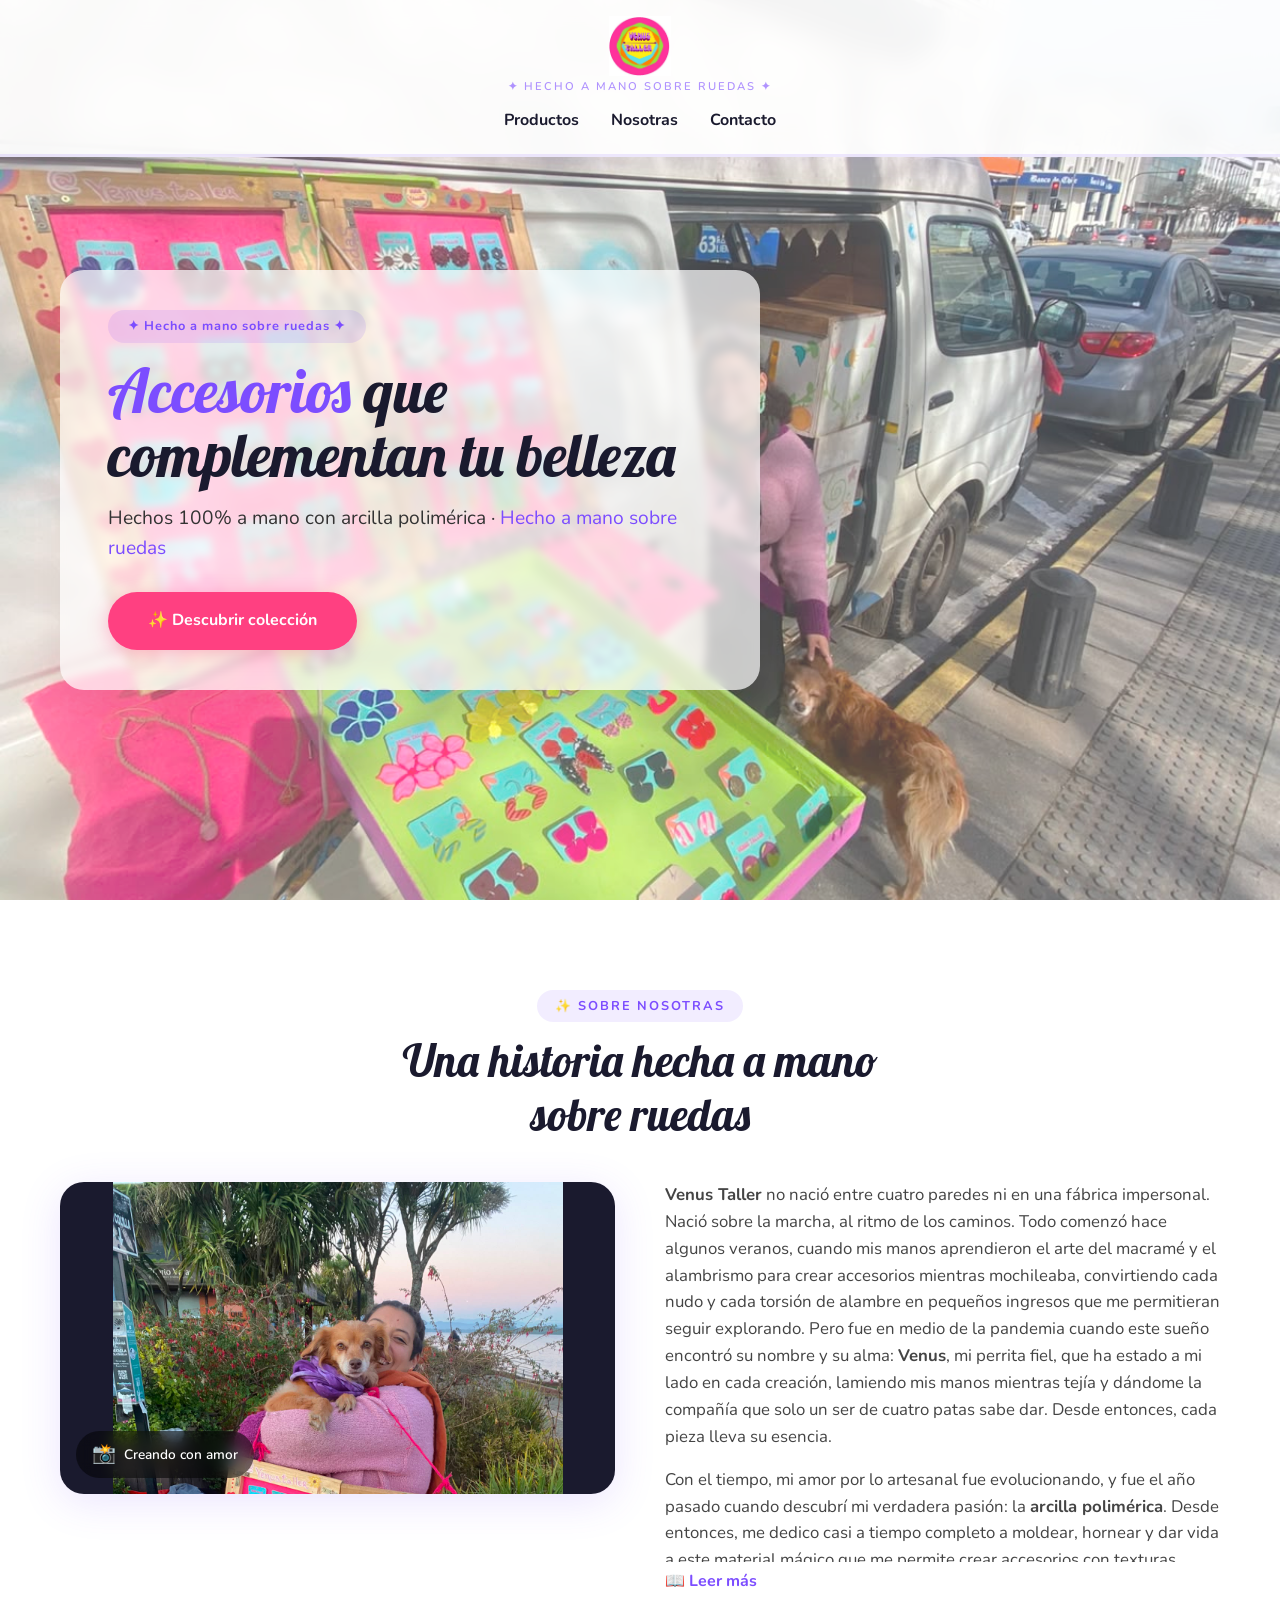
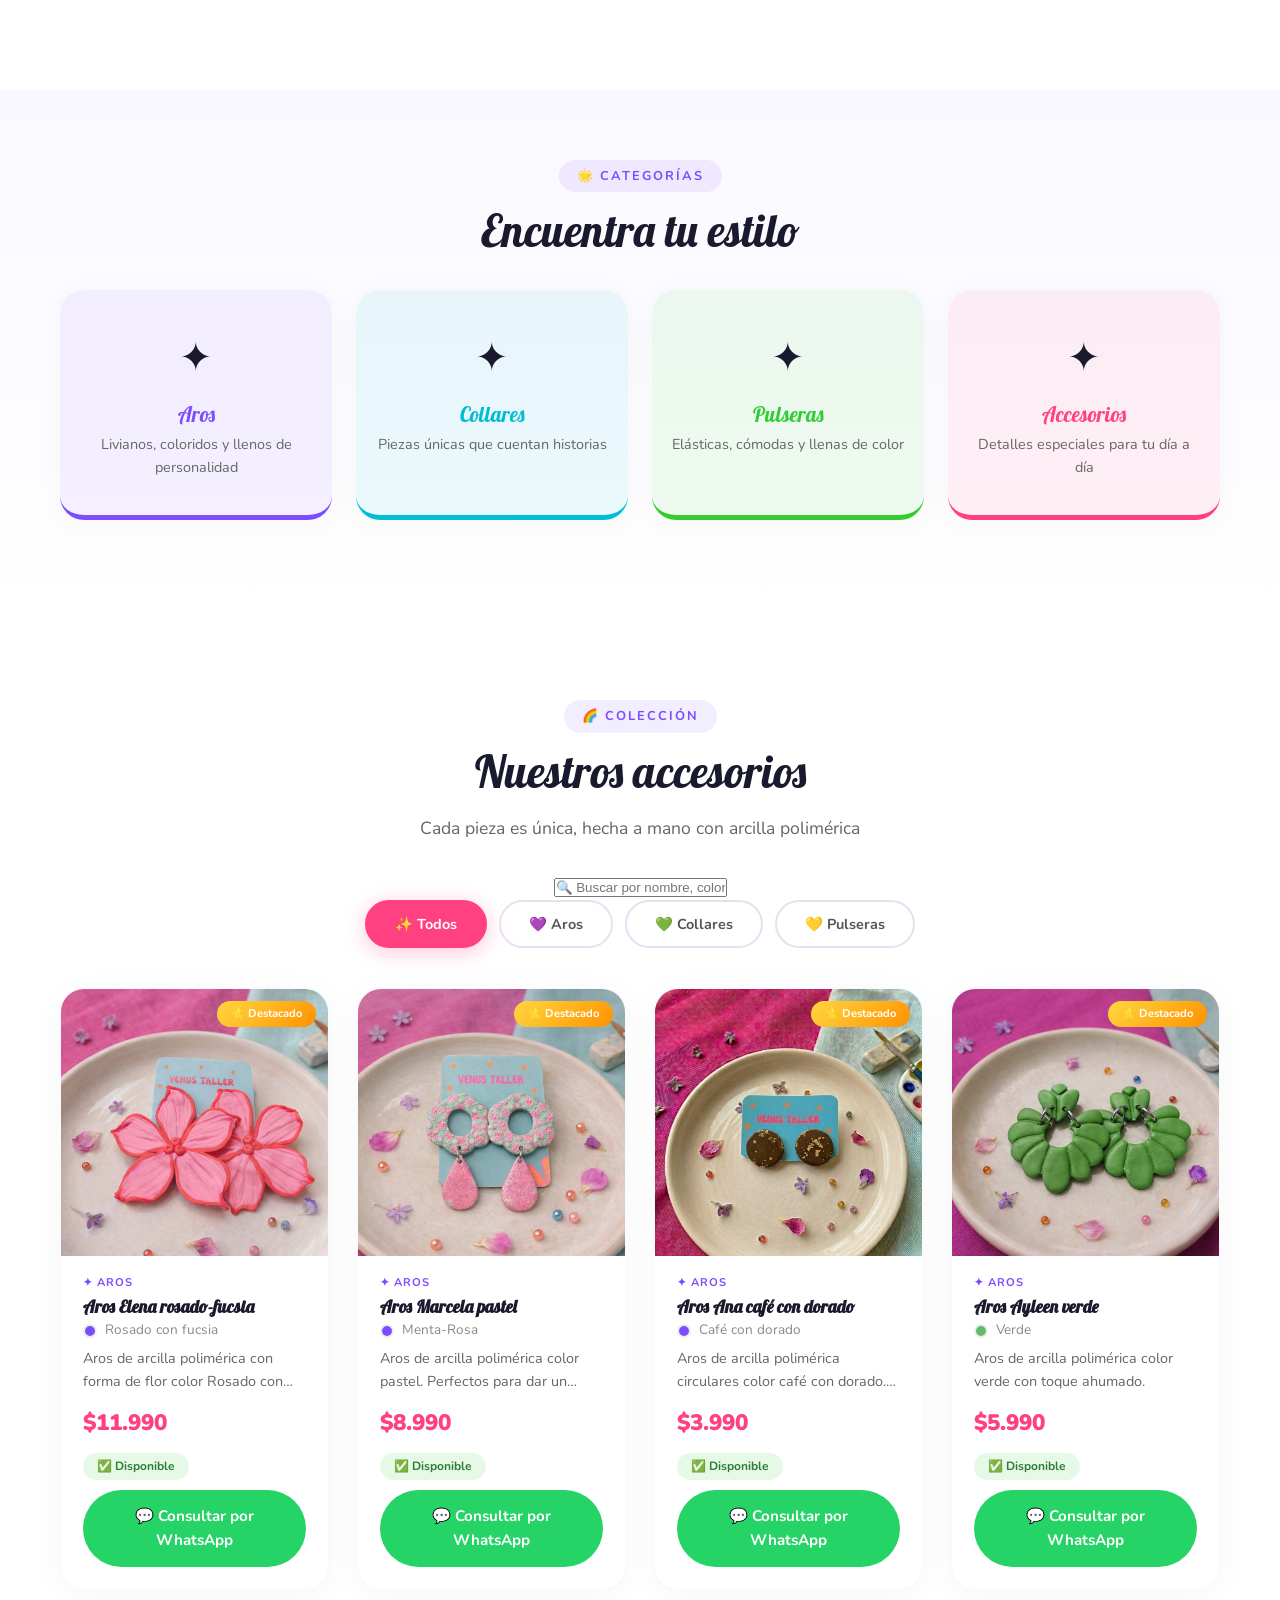
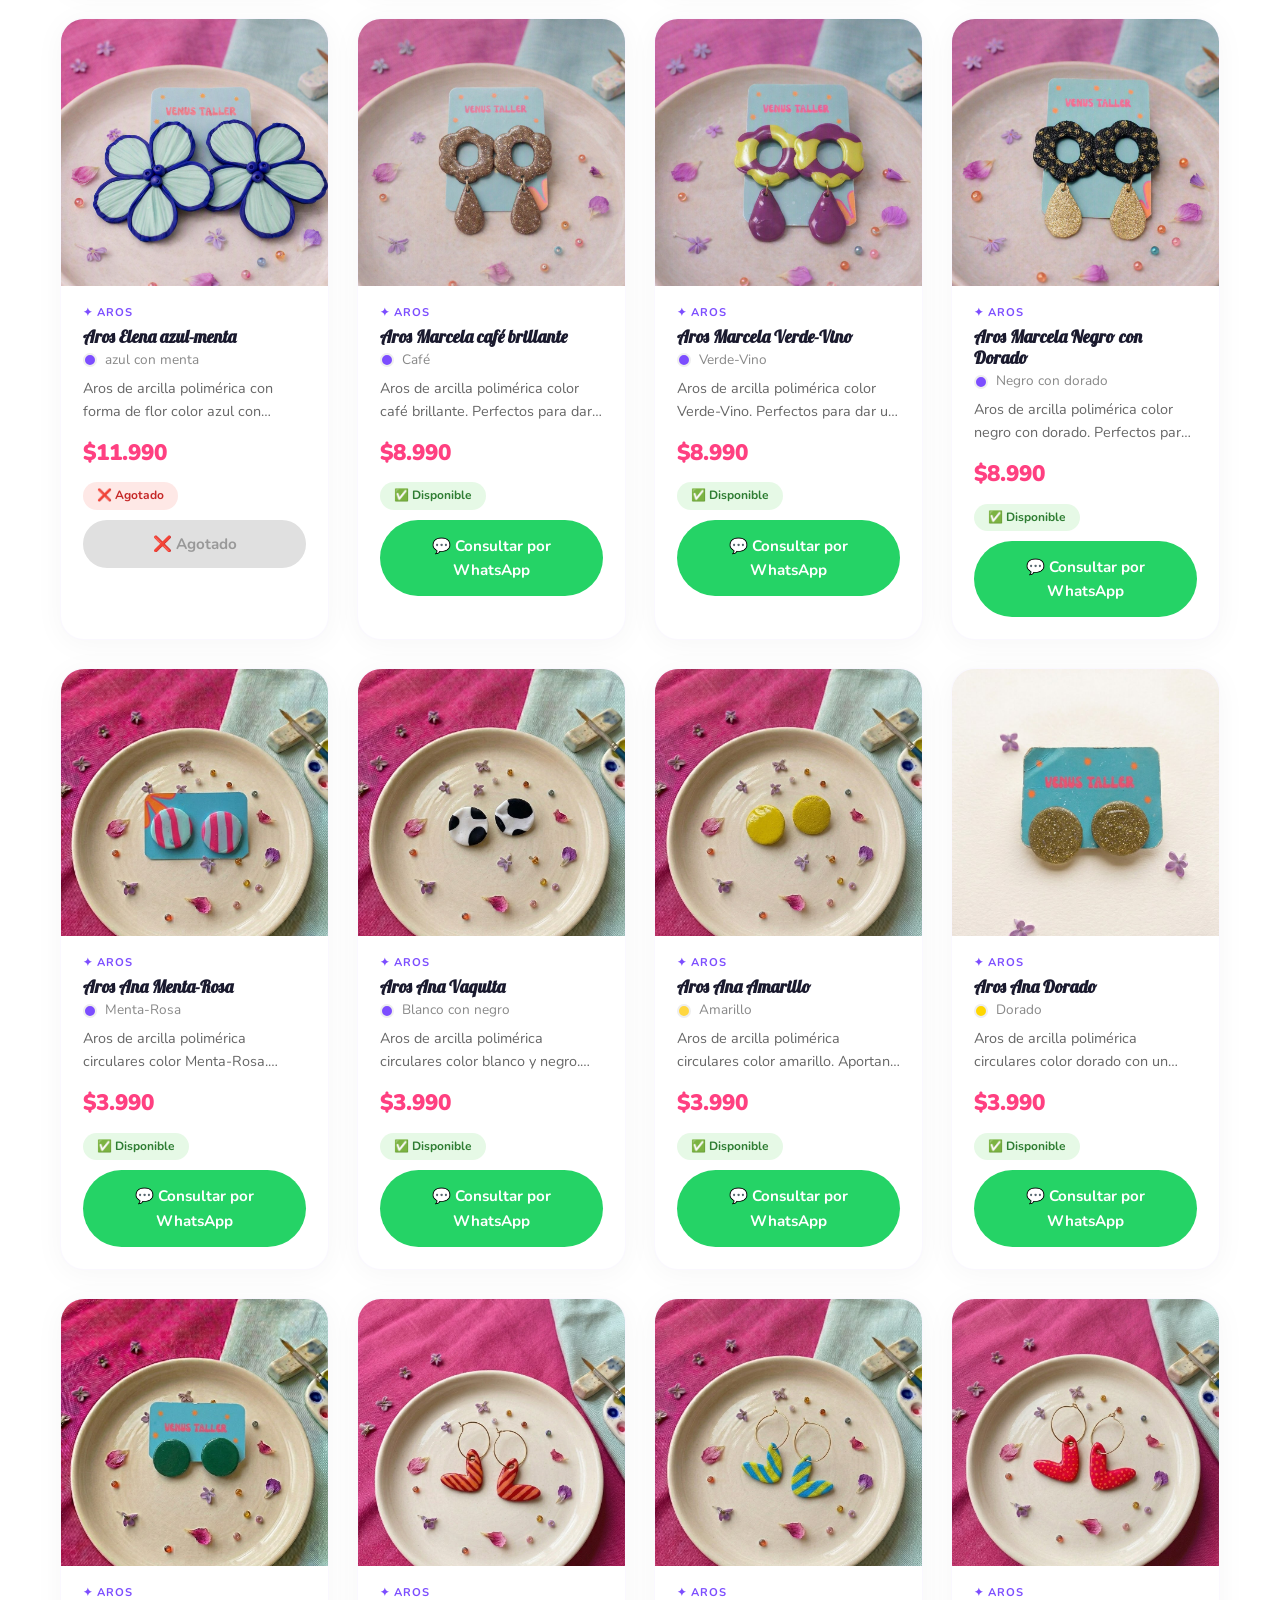
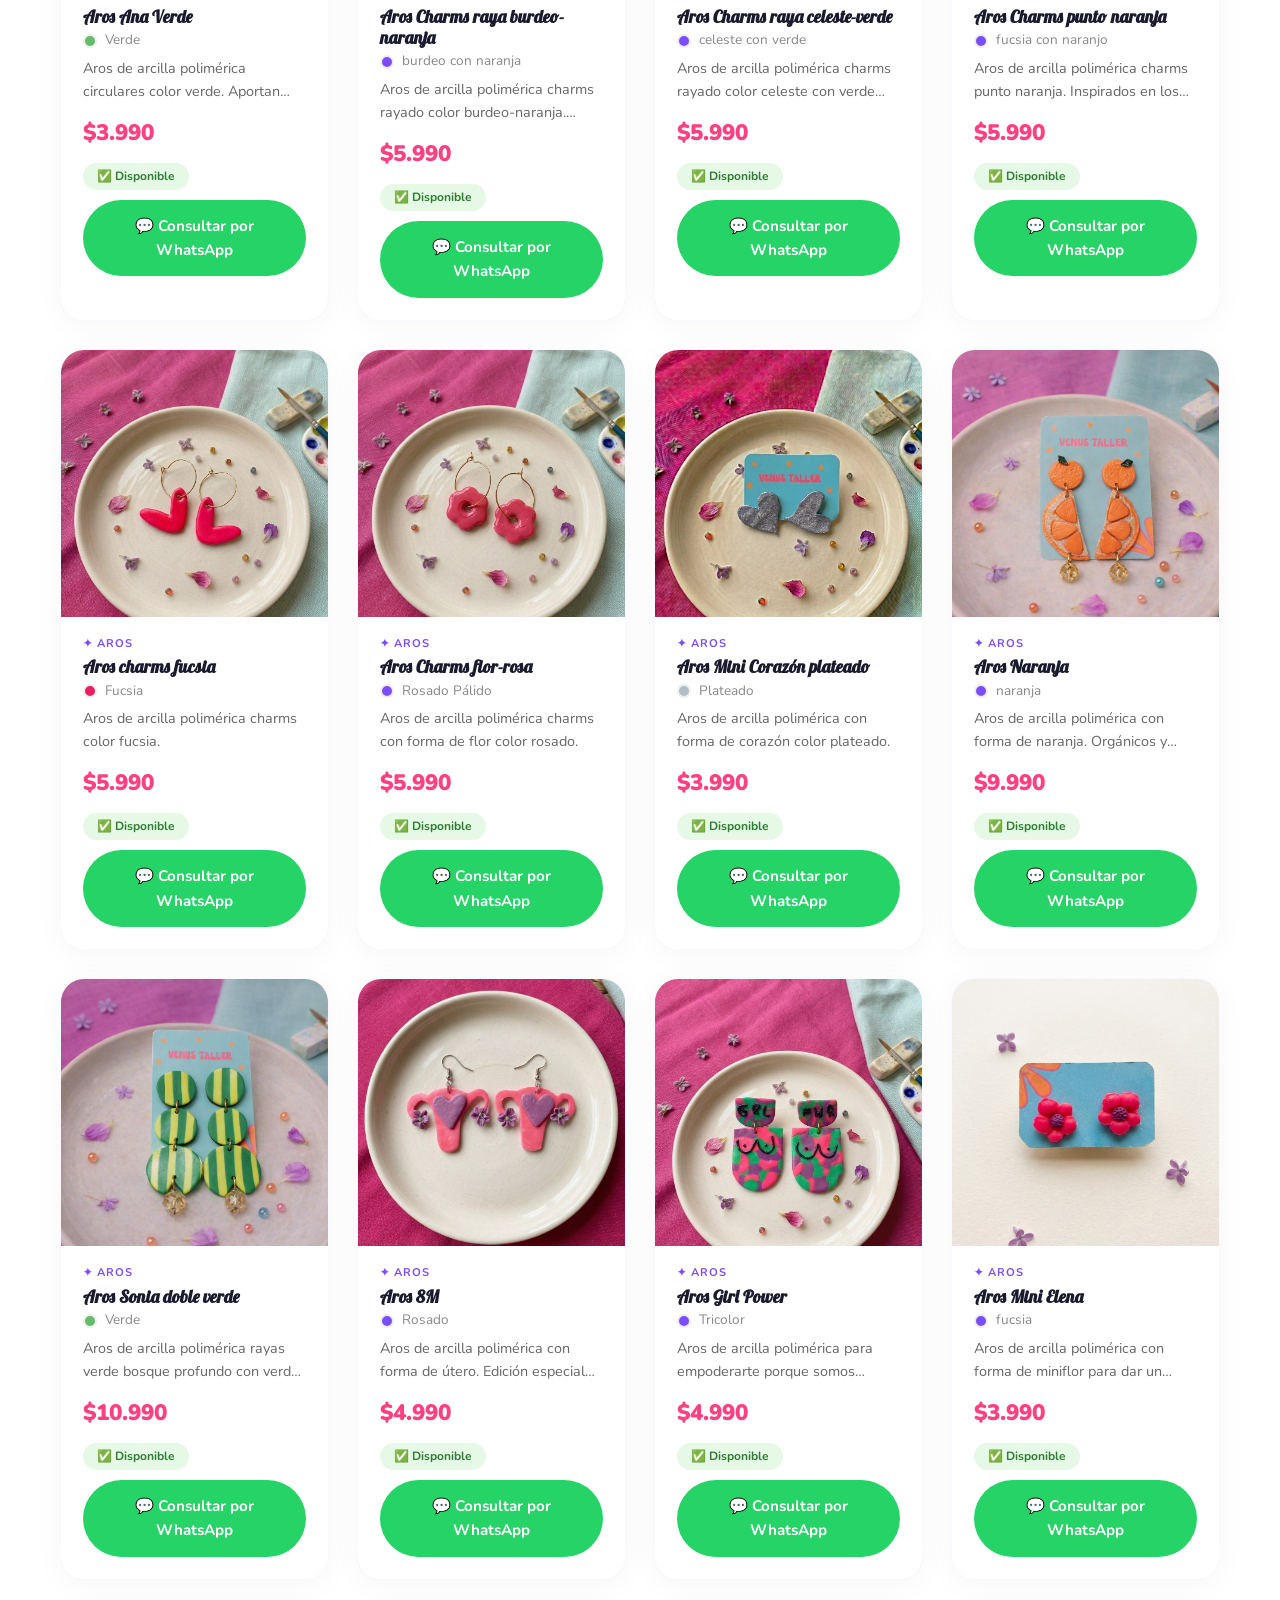
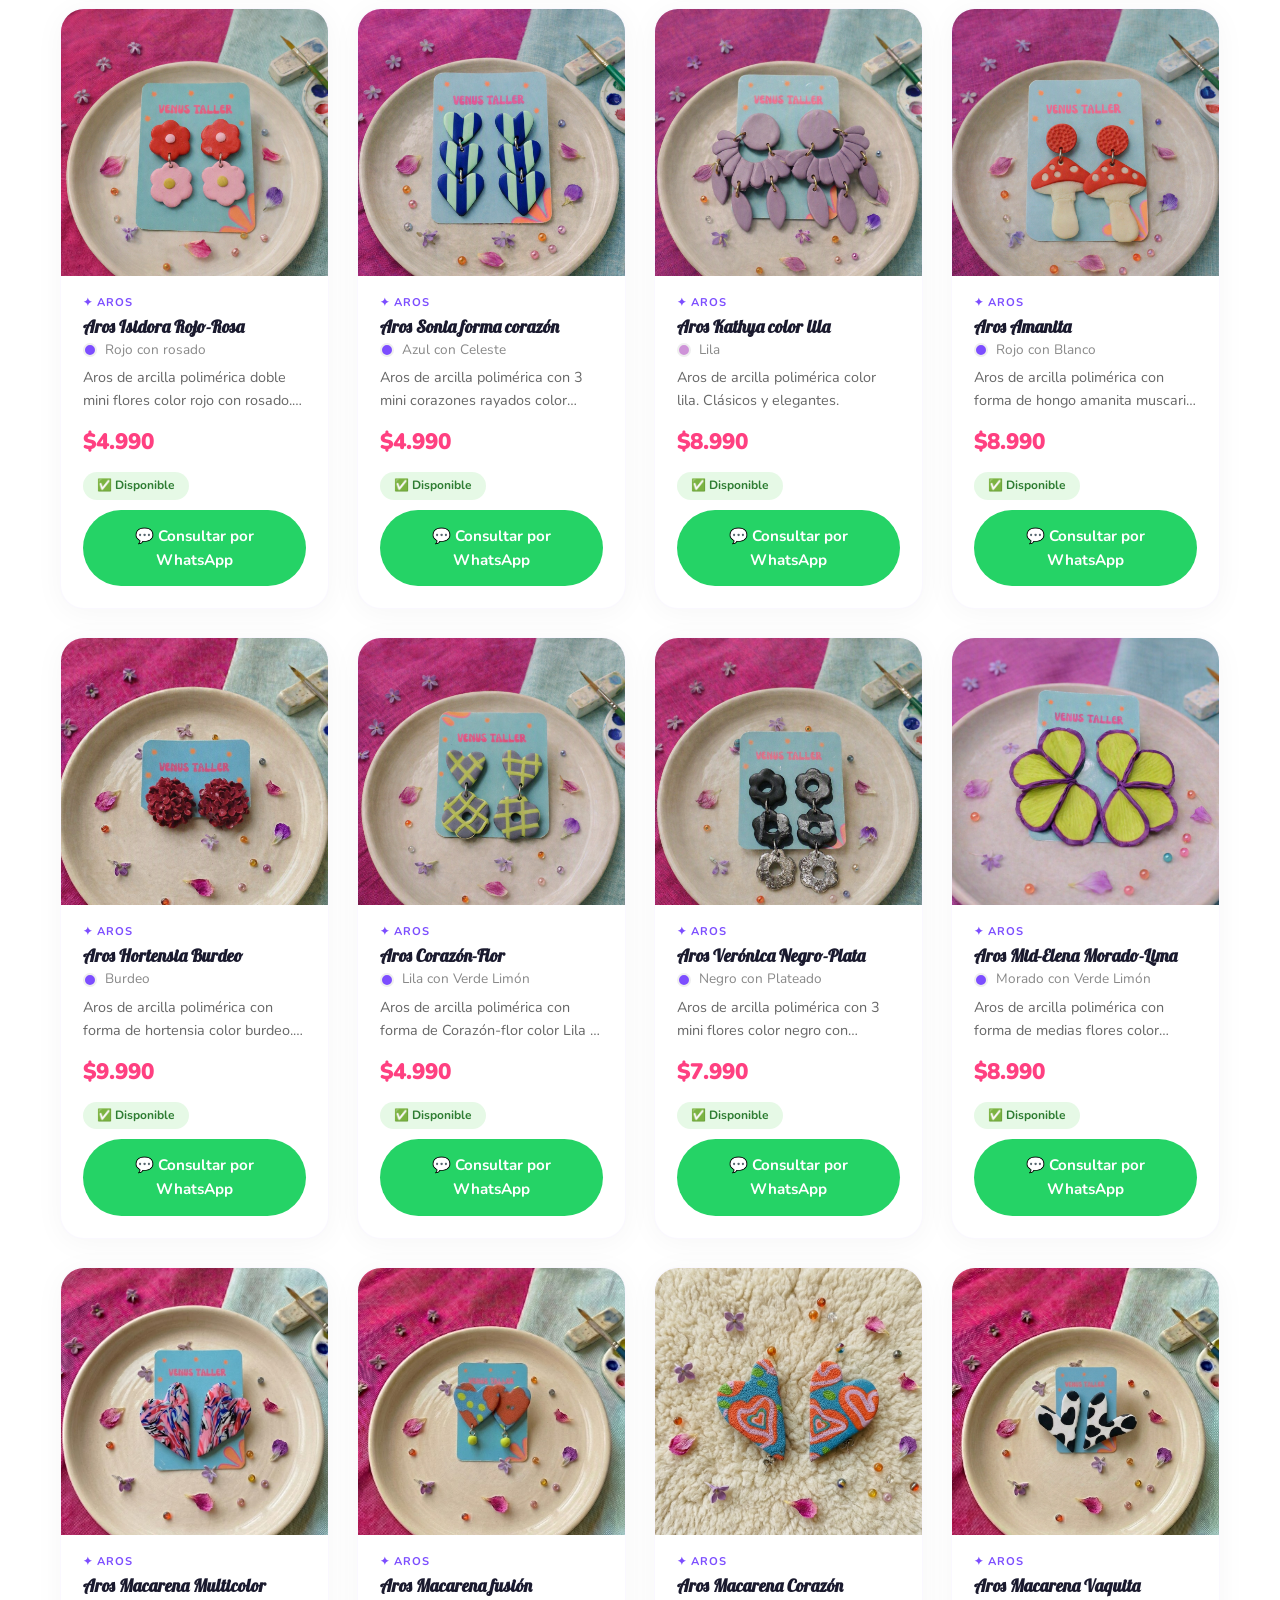
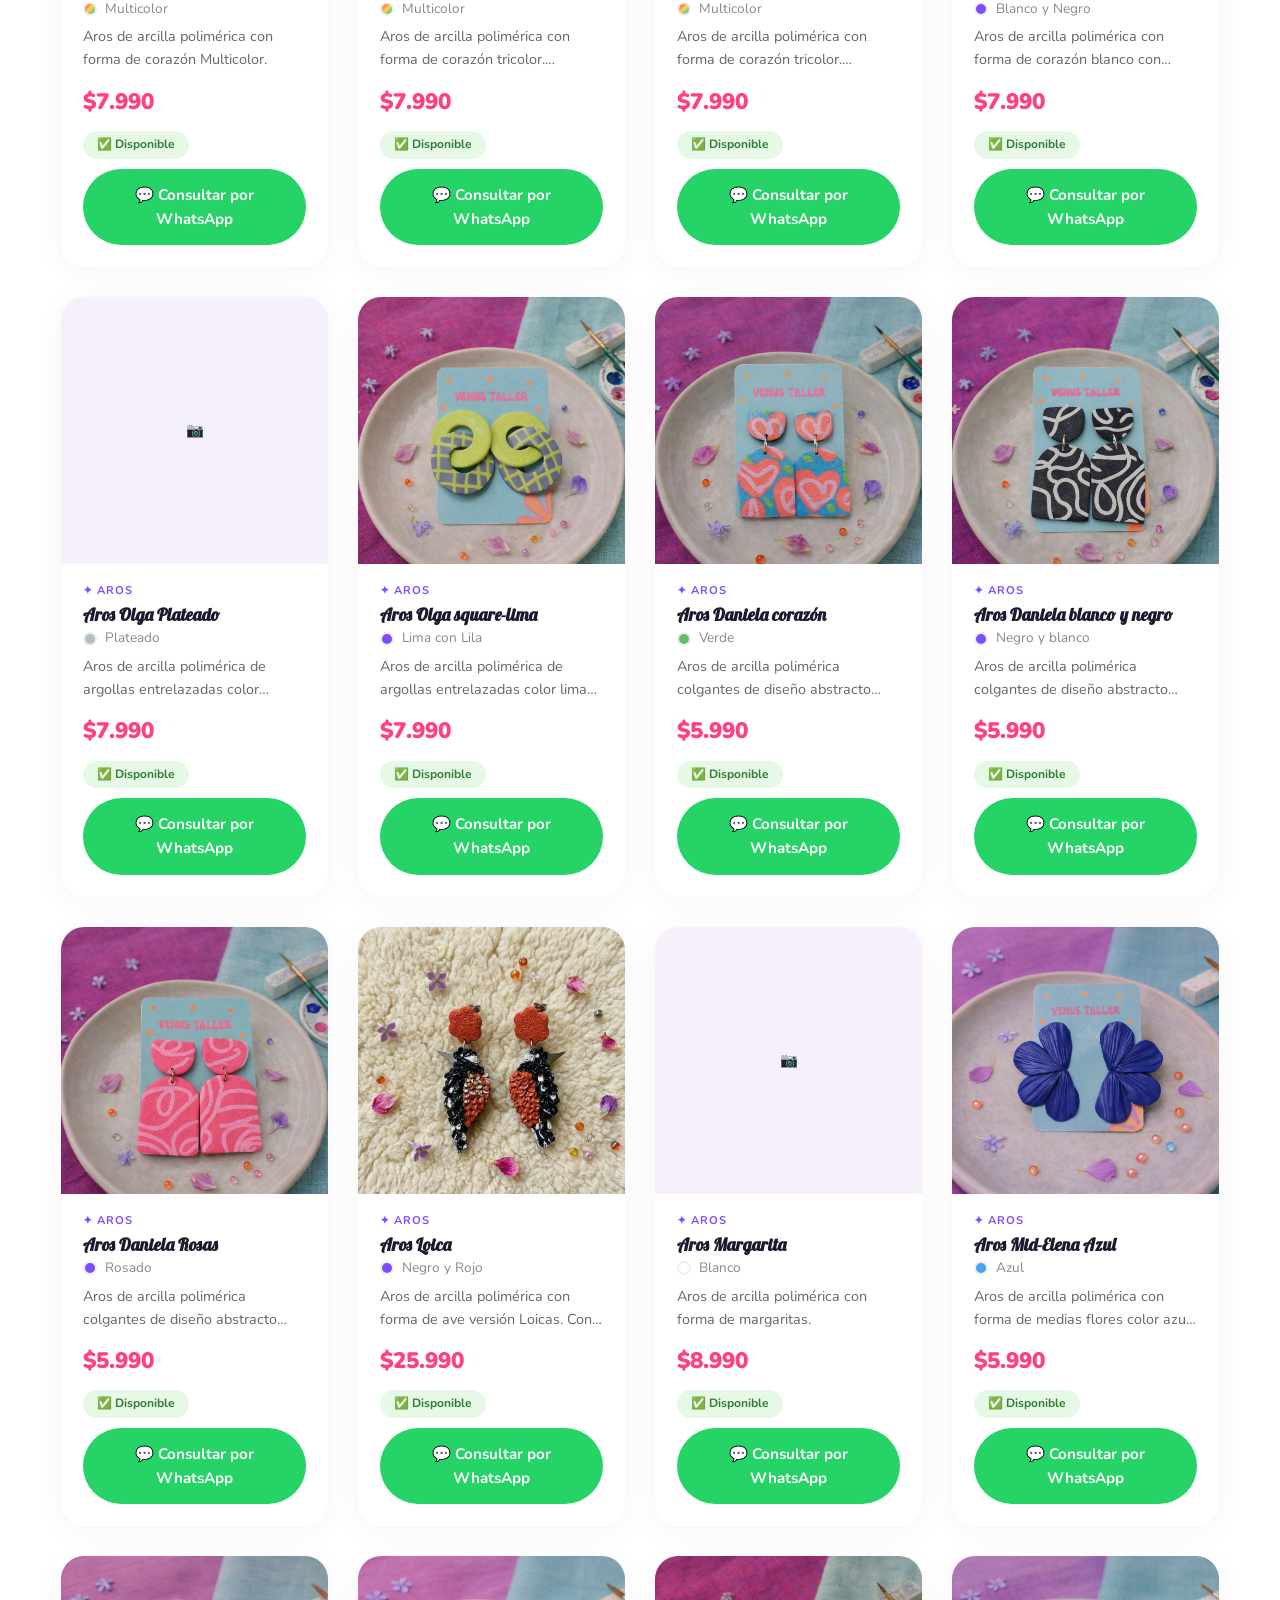
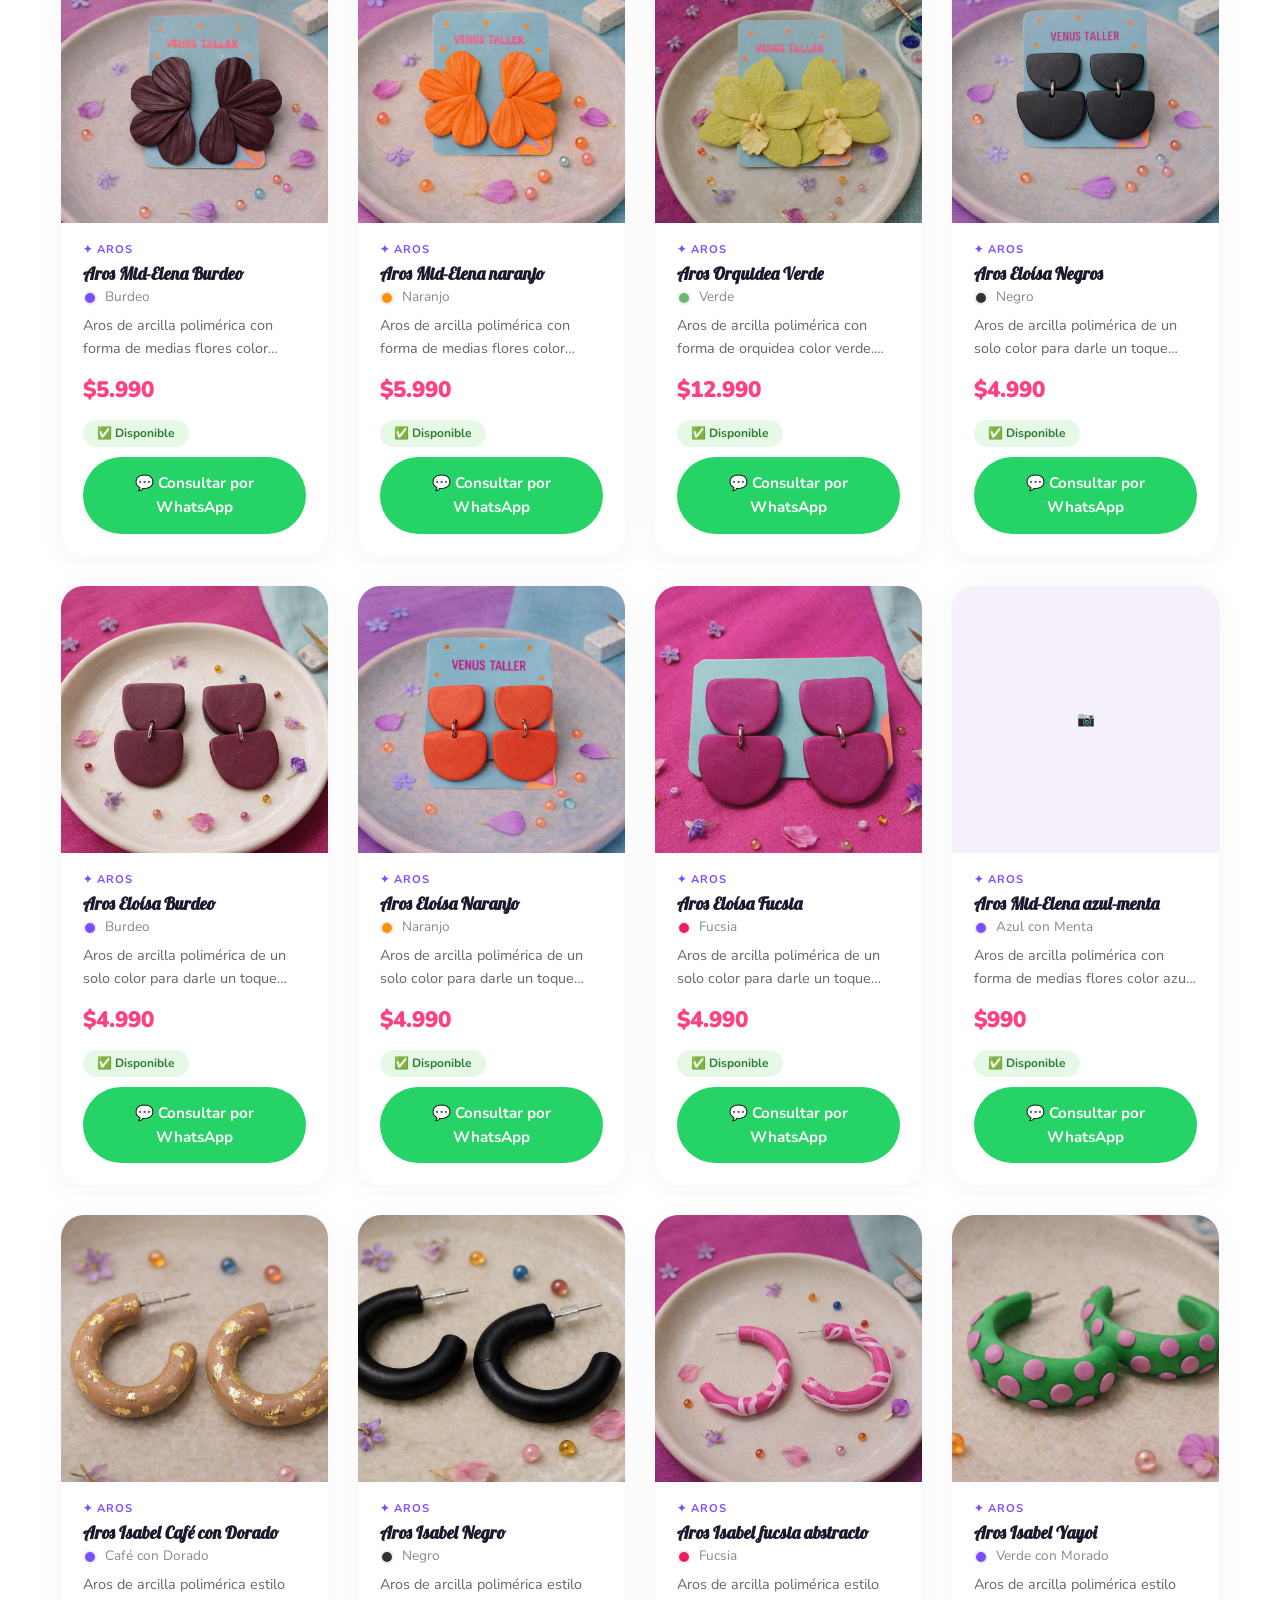
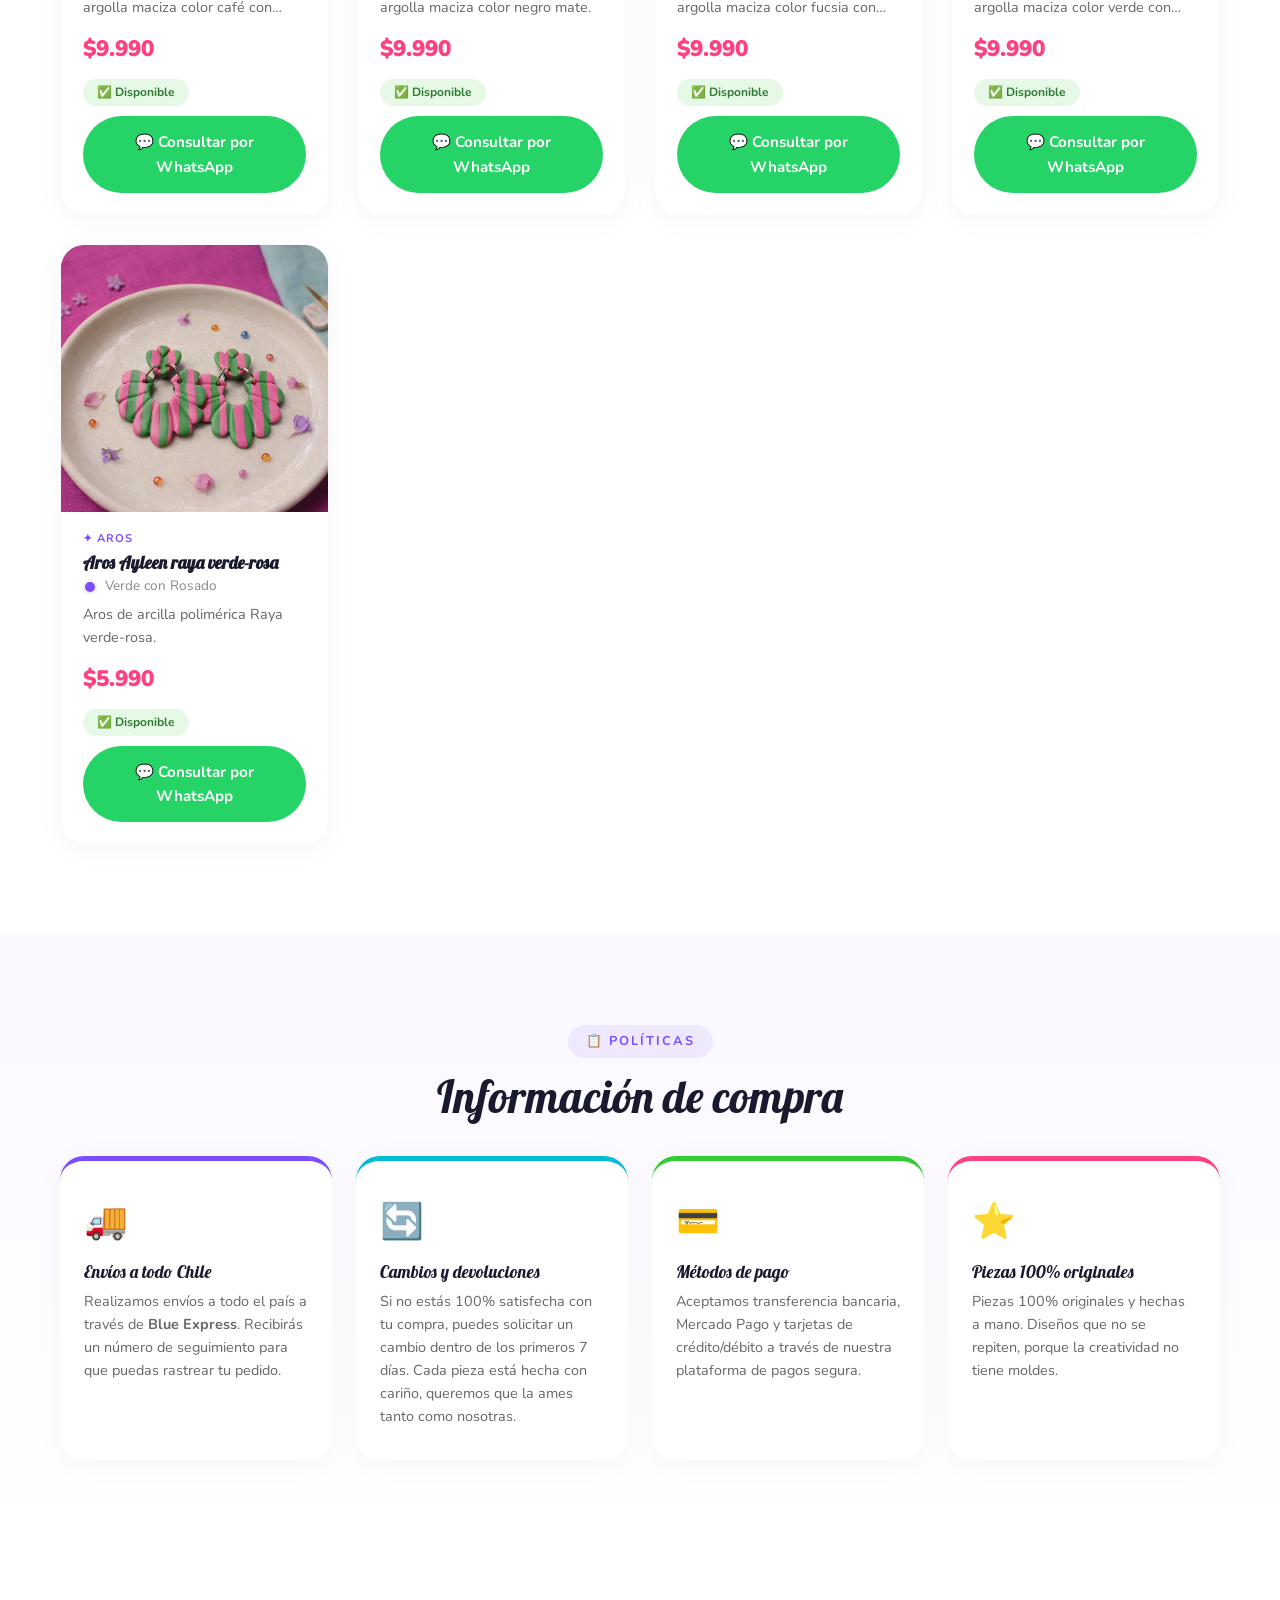
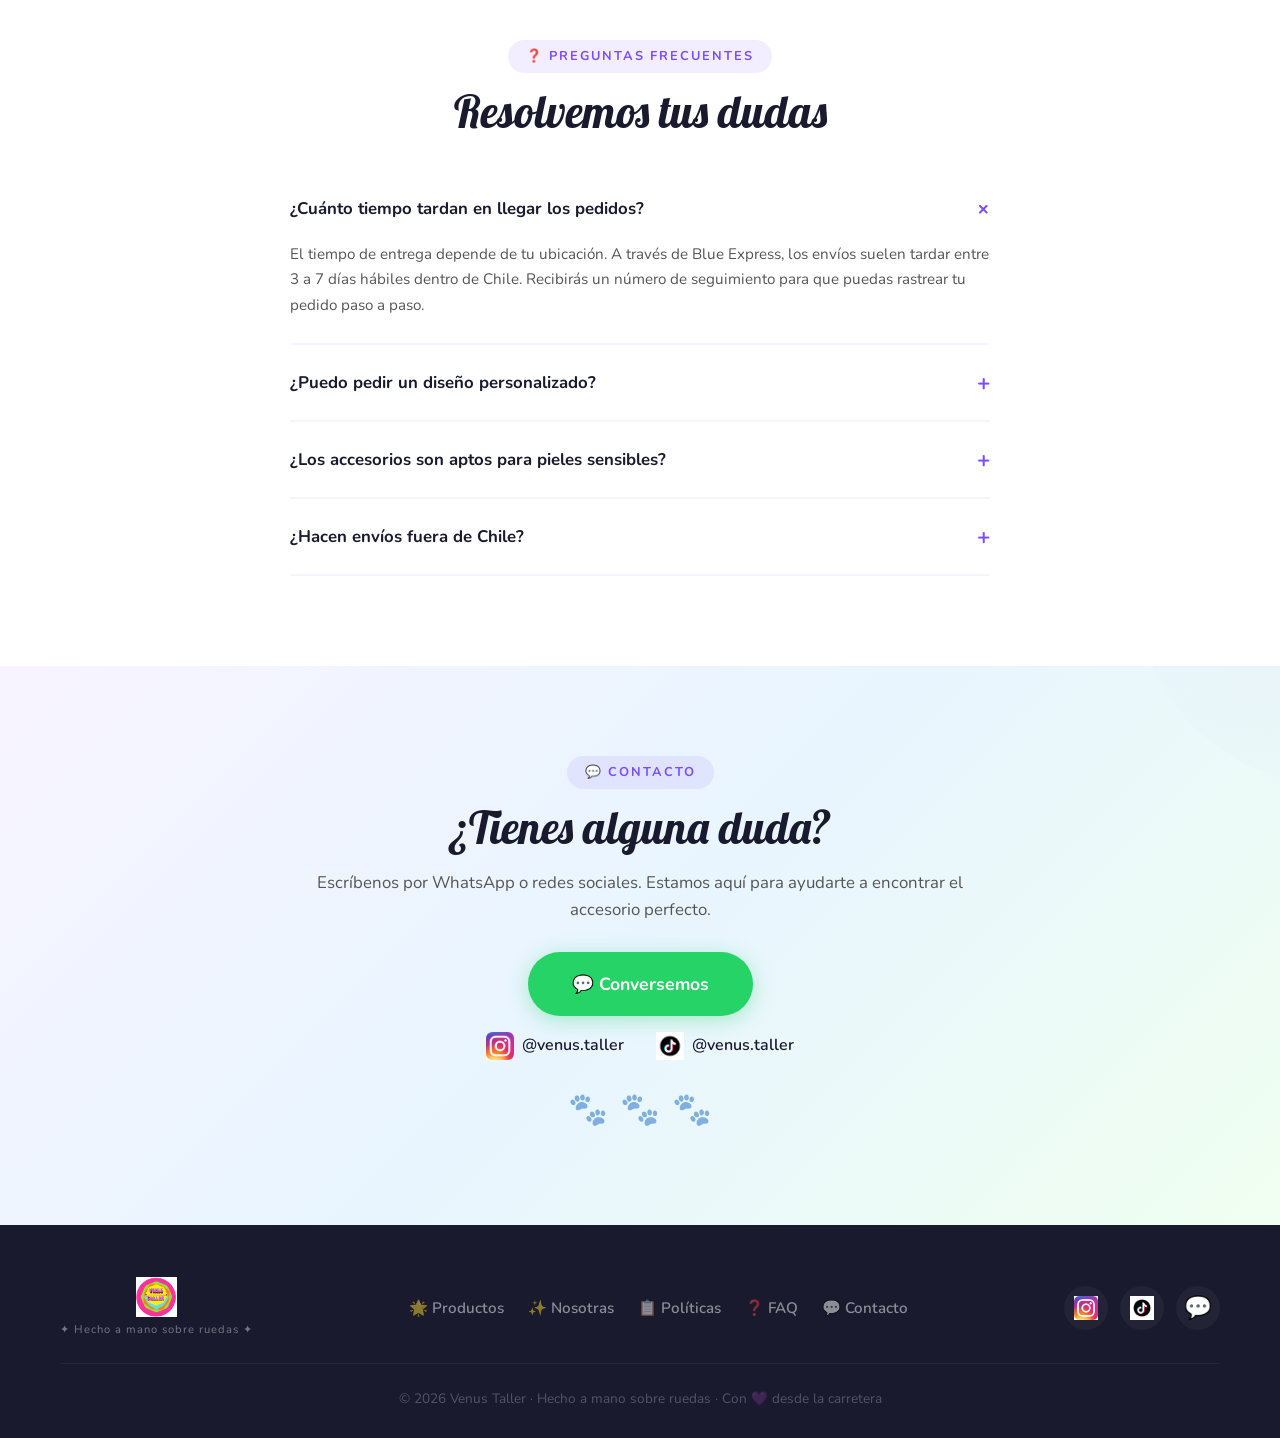
==== commit b7817448: "Update index.html" ====
--- a/index.html
+++ b/index.html
@@ -133,18 +133,27 @@
         </div>
     </section>
 
-    <!-- ============ PRODUCTOS ============ -->
+ <!-- ============ PRODUCTOS ============ -->
     <section class="productos" id="productos">
         <div class="container">
             <span class="tag">🌈 Colección</span>
             <h2>Nuestros accesorios</h2>
             <p class="productos__subtitulo">Cada pieza es única, hecha a mano con arcilla polimérica</p>
+
+            <!-- BUSCADOR DE PRODUCTOS -->
+            <div class="productos__buscador">
+                <input type="text" id="buscadorProductos" class="buscador-input" placeholder="🔍 Buscar por nombre, color o descripción..." />
+            </div>
+
+            <!-- FILTROS POR CATEGORÍA -->
             <div class="productos__filtros">
                 <button class="filtro-btn filtro-btn--activo" data-filtro="todos">✨ Todos</button>
                 <button class="filtro-btn" data-filtro="aros">💜 Aros</button>
                 <button class="filtro-btn" data-filtro="collares">💚 Collares</button>
                 <button class="filtro-btn" data-filtro="pulseras">💛 Pulseras</button>
             </div>
+
+            <!-- GRID DE PRODUCTOS -->
             <div class="productos__grid" id="productosGrid">
                 <div class="loading">🌟 Cargando productos...</div>
             </div>
--- a/estilo.css
+++ b/estilo.css
@@ -408,8 +408,10 @@
 
 .sobre__video {
     width: 100%;
-    height: 100%;
-    object-fit: cover;
+    height: auto;
+    aspect-ratio: auto;
+    object-fit: contain;
+    max-height: 600px;
 }
 
 .sobre__video-overlay {
@@ -442,12 +444,22 @@
 
 .sobre__texto-contenido {
     overflow: hidden;
-    transition: max-height 0.5s ease;
+    transition: max-height 0.6s ease;
     max-height: 380px;
 }
 
 .sobre__texto-contenido--abierto {
-    max-height: 6000px;
+    max-height: none !important;
+}
+
+@media (max-width: 768px) {
+    .sobre__texto-contenido {
+        max-height: 180px !important;  
+    }
+    
+    .sobre__texto-contenido--abierto {
+        max-height: none !important;   
+    }
 }
 
 .sobre__frase-final {
@@ -473,6 +485,22 @@
 
 .btn-leer-mas:hover {
     color: #FF4081;
+}
+@media (max-width: 768px) {
+    .btn-leer-mas {
+        font-size: 0.9rem;
+        padding: 14px 0;
+        width: 100%;
+        background: rgba(124, 77, 255, 0.06);
+        border-radius: 30px;
+        margin-top: 8px;
+        text-align: center;
+    }
+    
+    .btn-leer-mas:hover {
+        background: rgba(124, 77, 255, 0.12);
+        color: #7C4DFF;
+    }
 }
 
 @media (max-width: 768px) {
@@ -794,6 +822,31 @@
         font-size: 0.75rem;
     }
 }
+/* ============================================
+   FORZAR GRID DE PRODUCTOS
+   ============================================ */
+#productosGrid {
+    display: grid !important;
+    grid-template-columns: repeat(4, 1fr) !important;
+    gap: 28px !important;
+    width: 100% !important;
+}
+
+/* Para tablet */
+@media (max-width: 992px) {
+    #productosGrid {
+        grid-template-columns: repeat(2, 1fr) !important;
+        gap: 20px !important;
+    }
+}
+
+/* Para celular */
+@media (max-width: 480px) {
+    #productosGrid {
+        grid-template-columns: 1fr 1fr !important;
+        gap: 14px !important;
+    }
+}
 
 /* ============================================
    POLÍTICAS
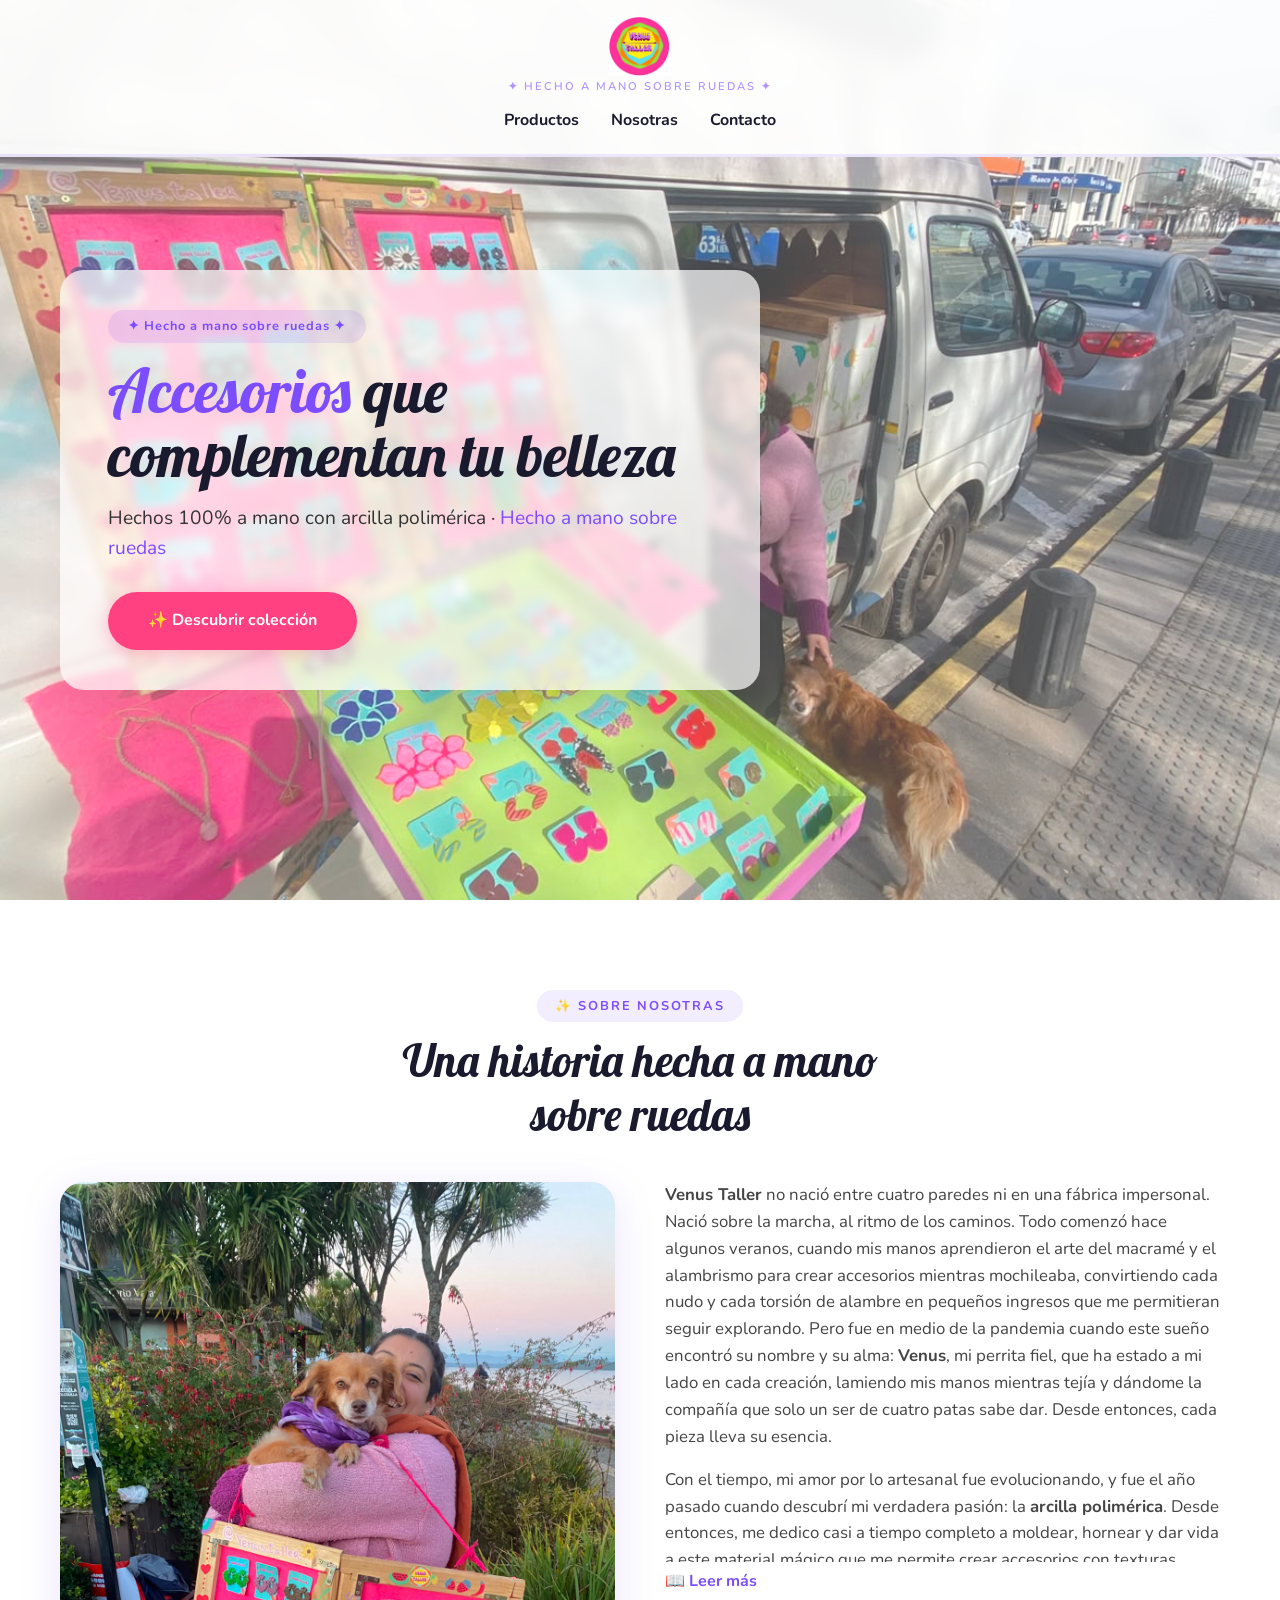
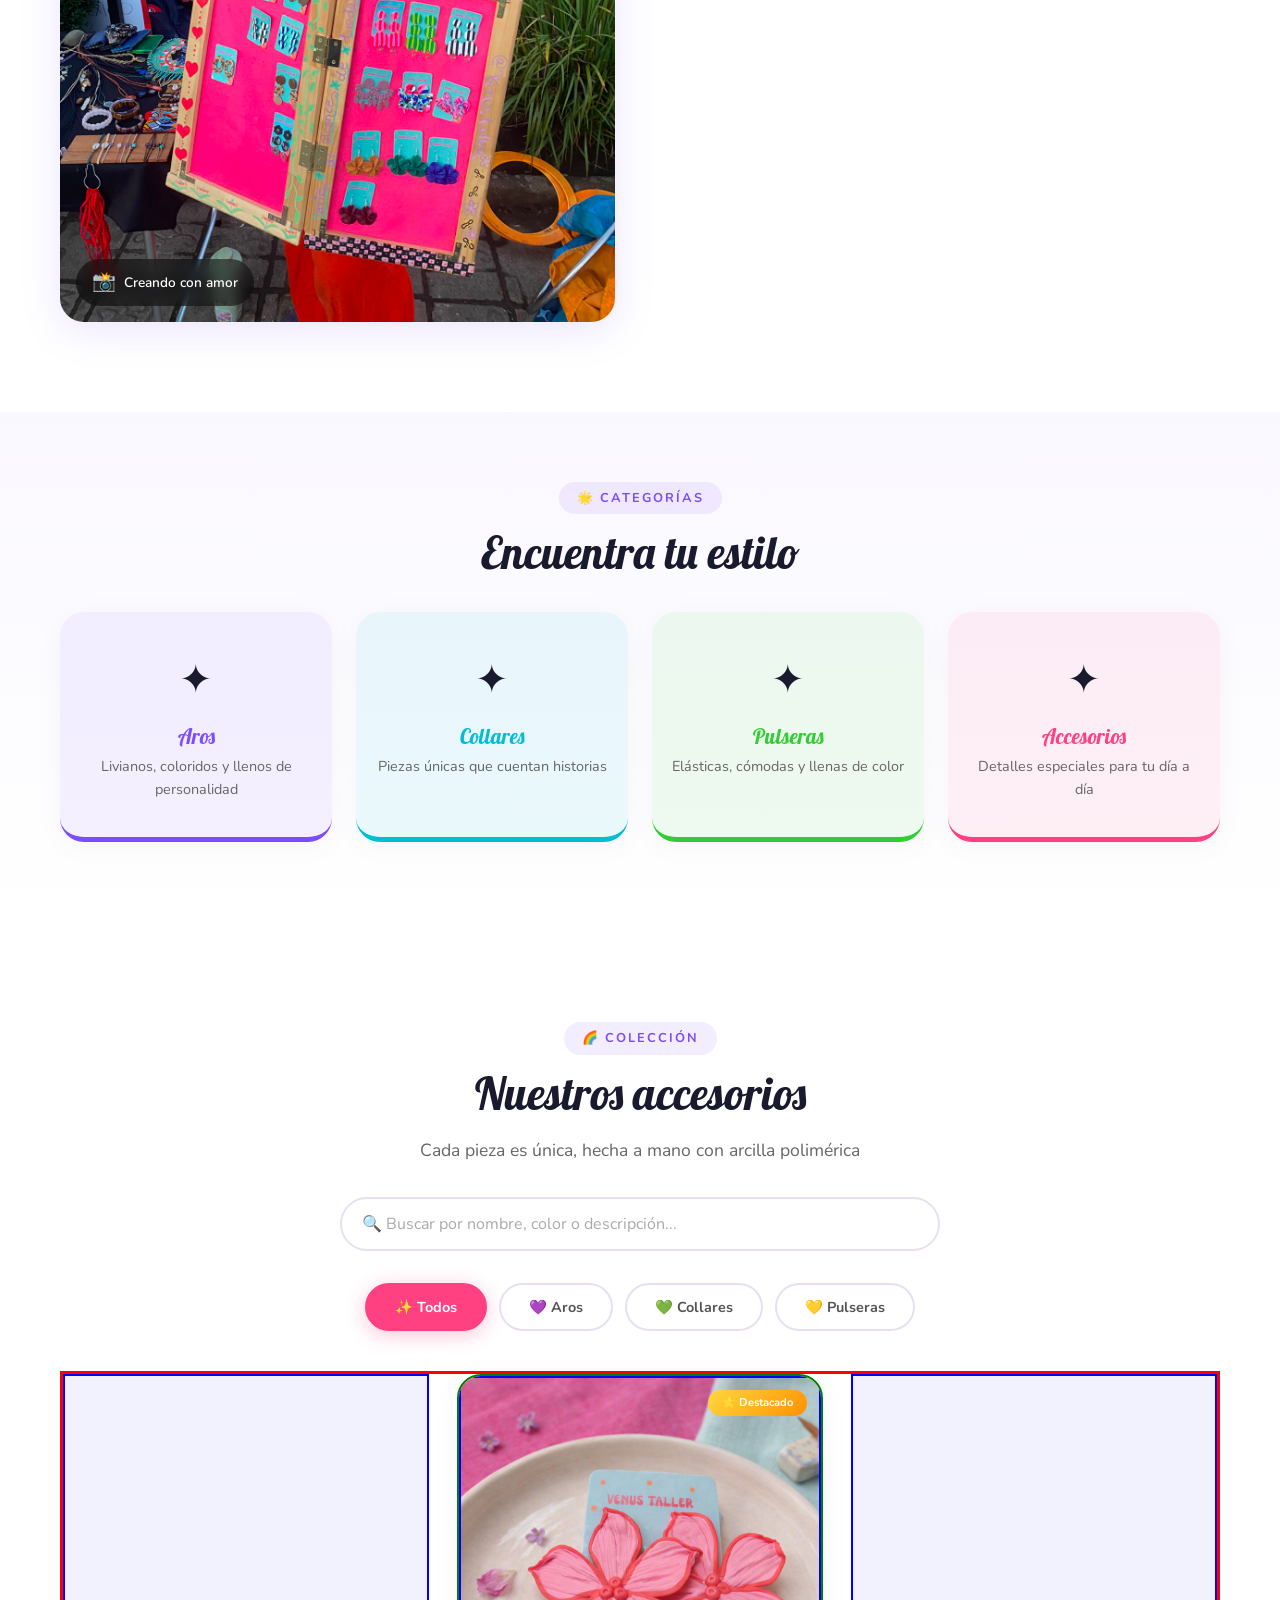
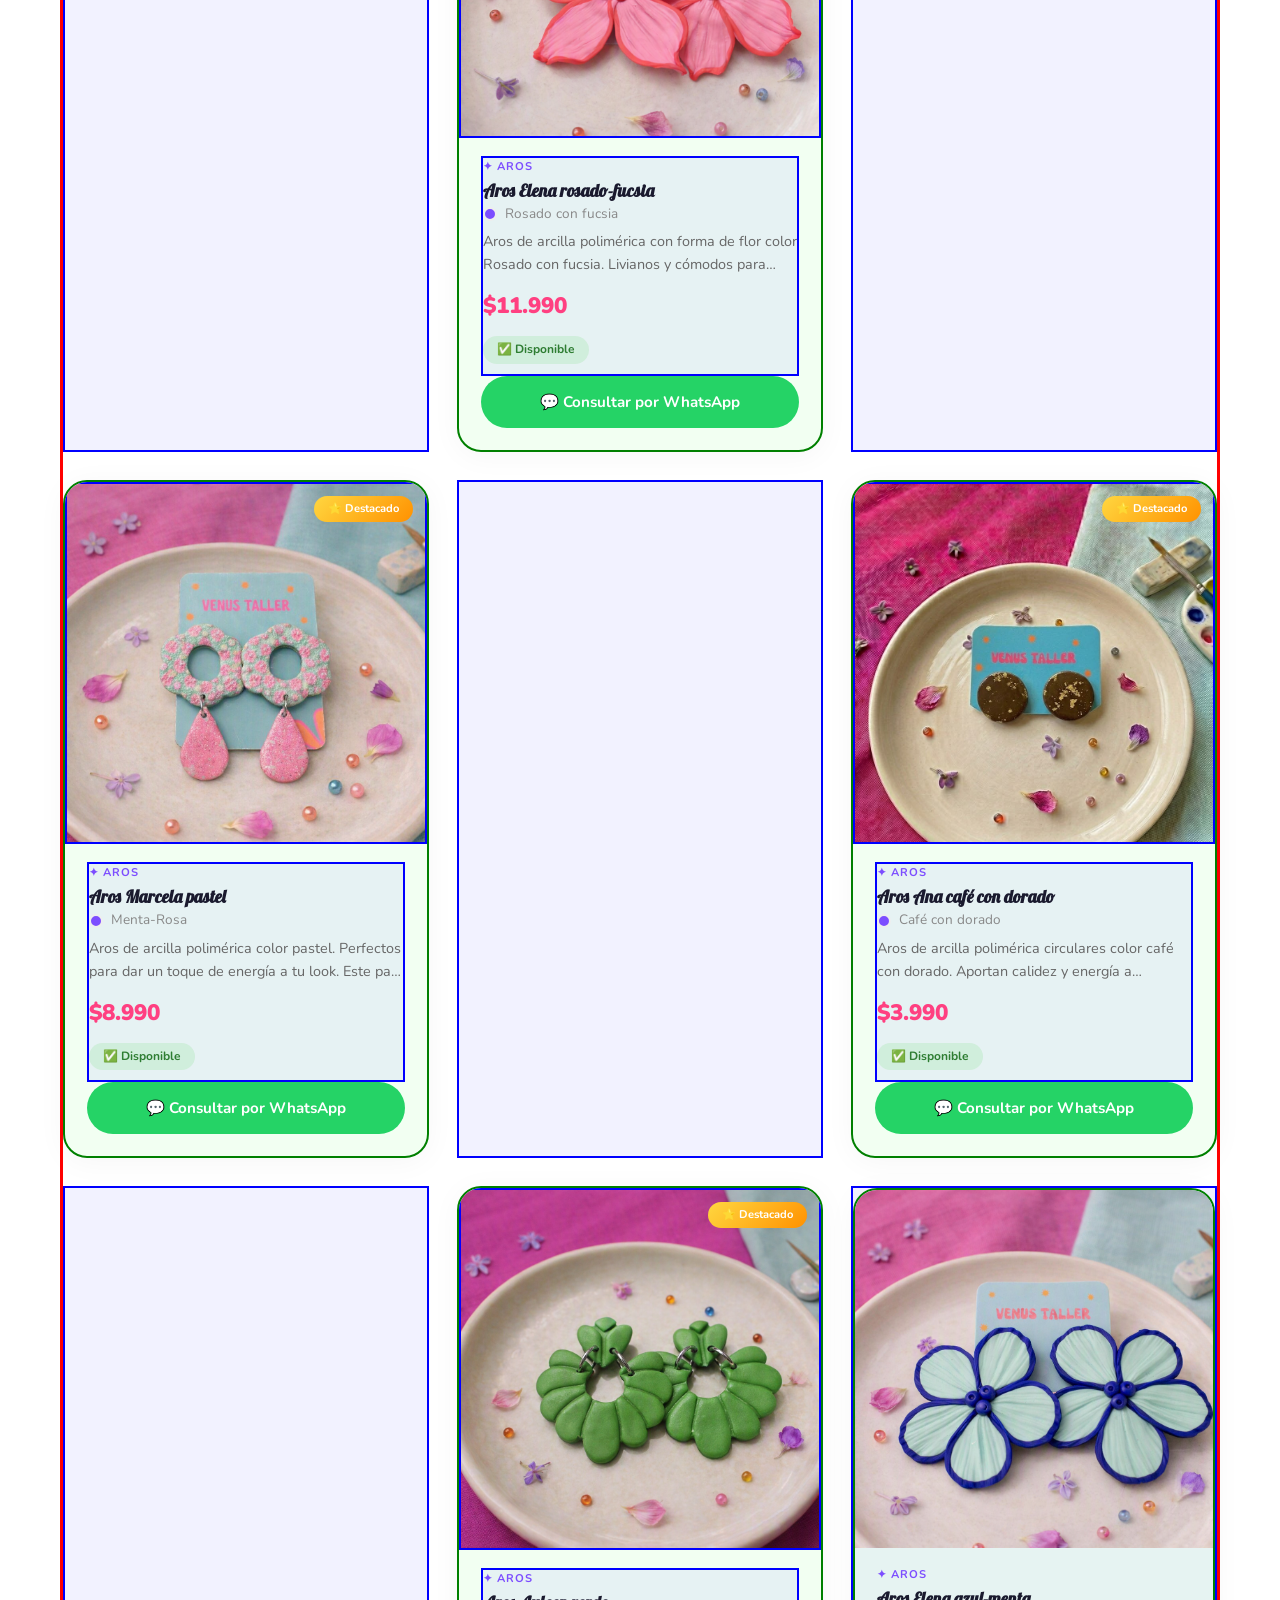
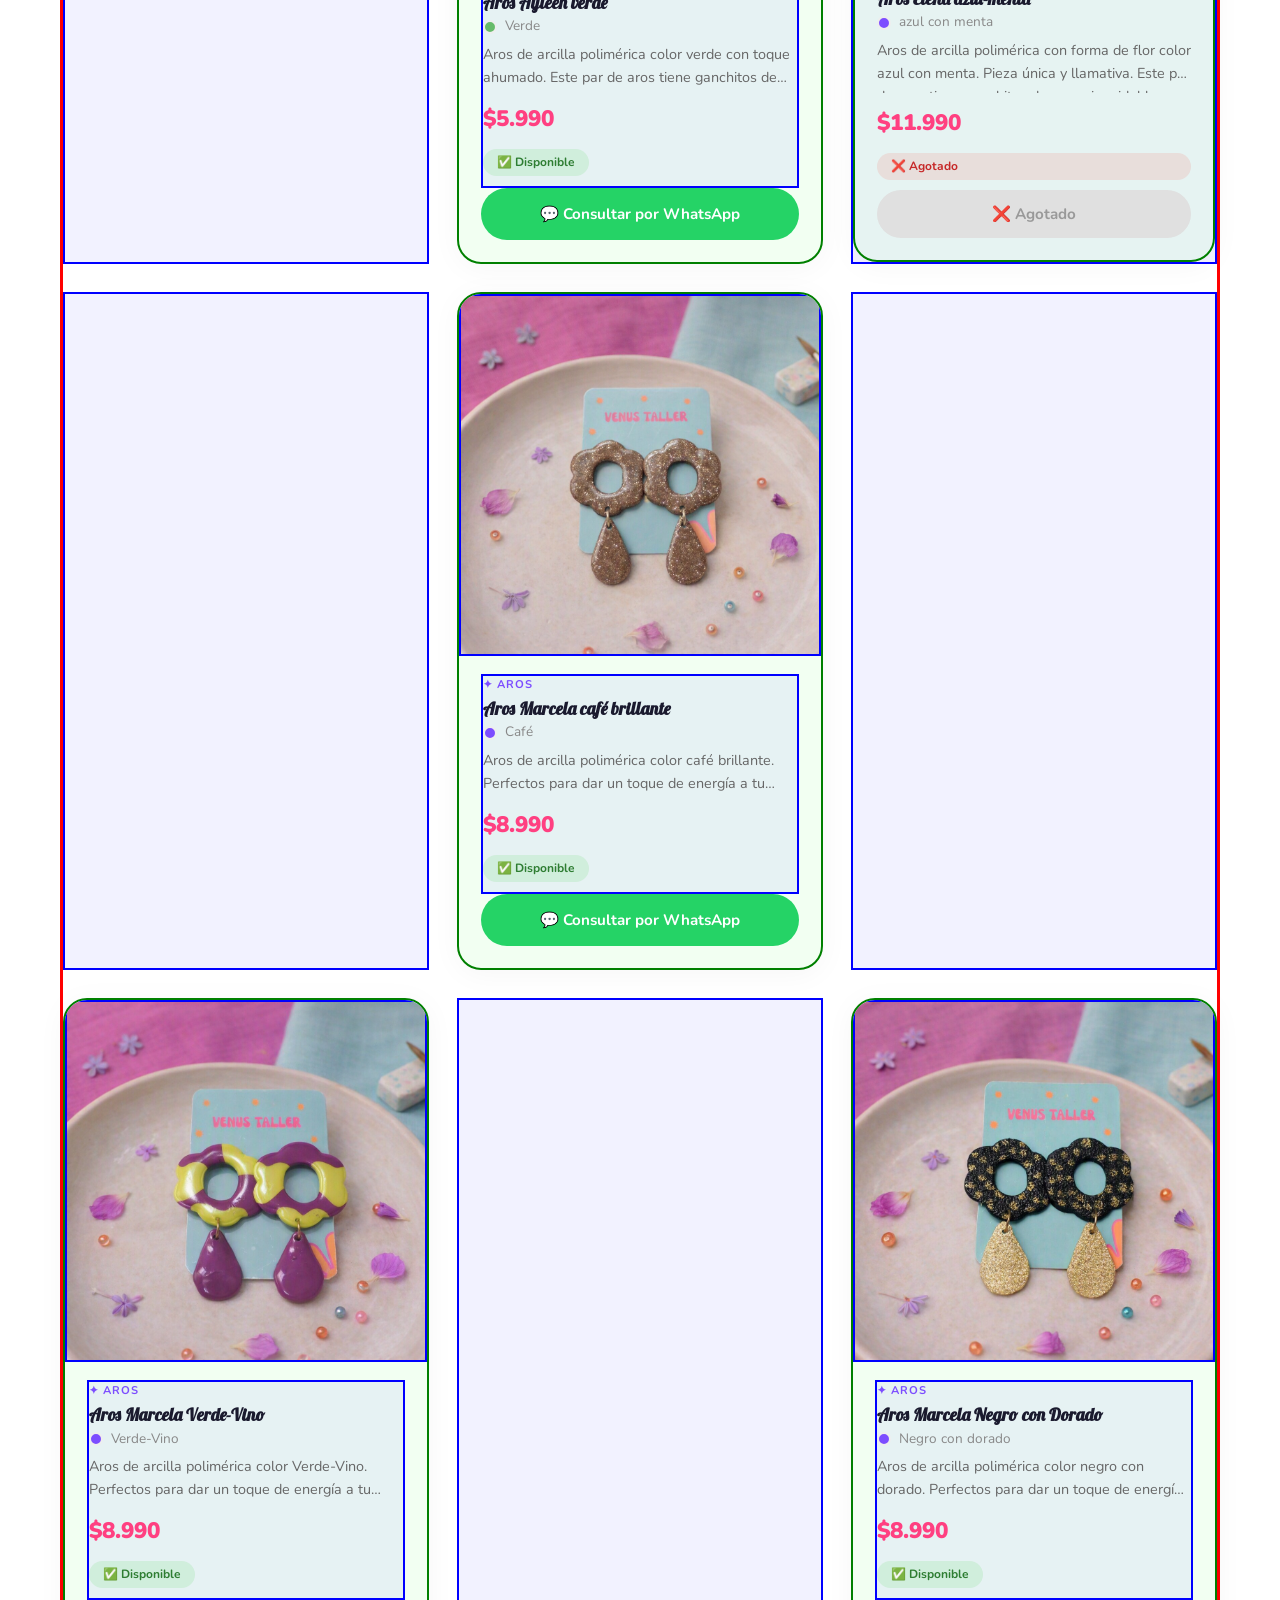
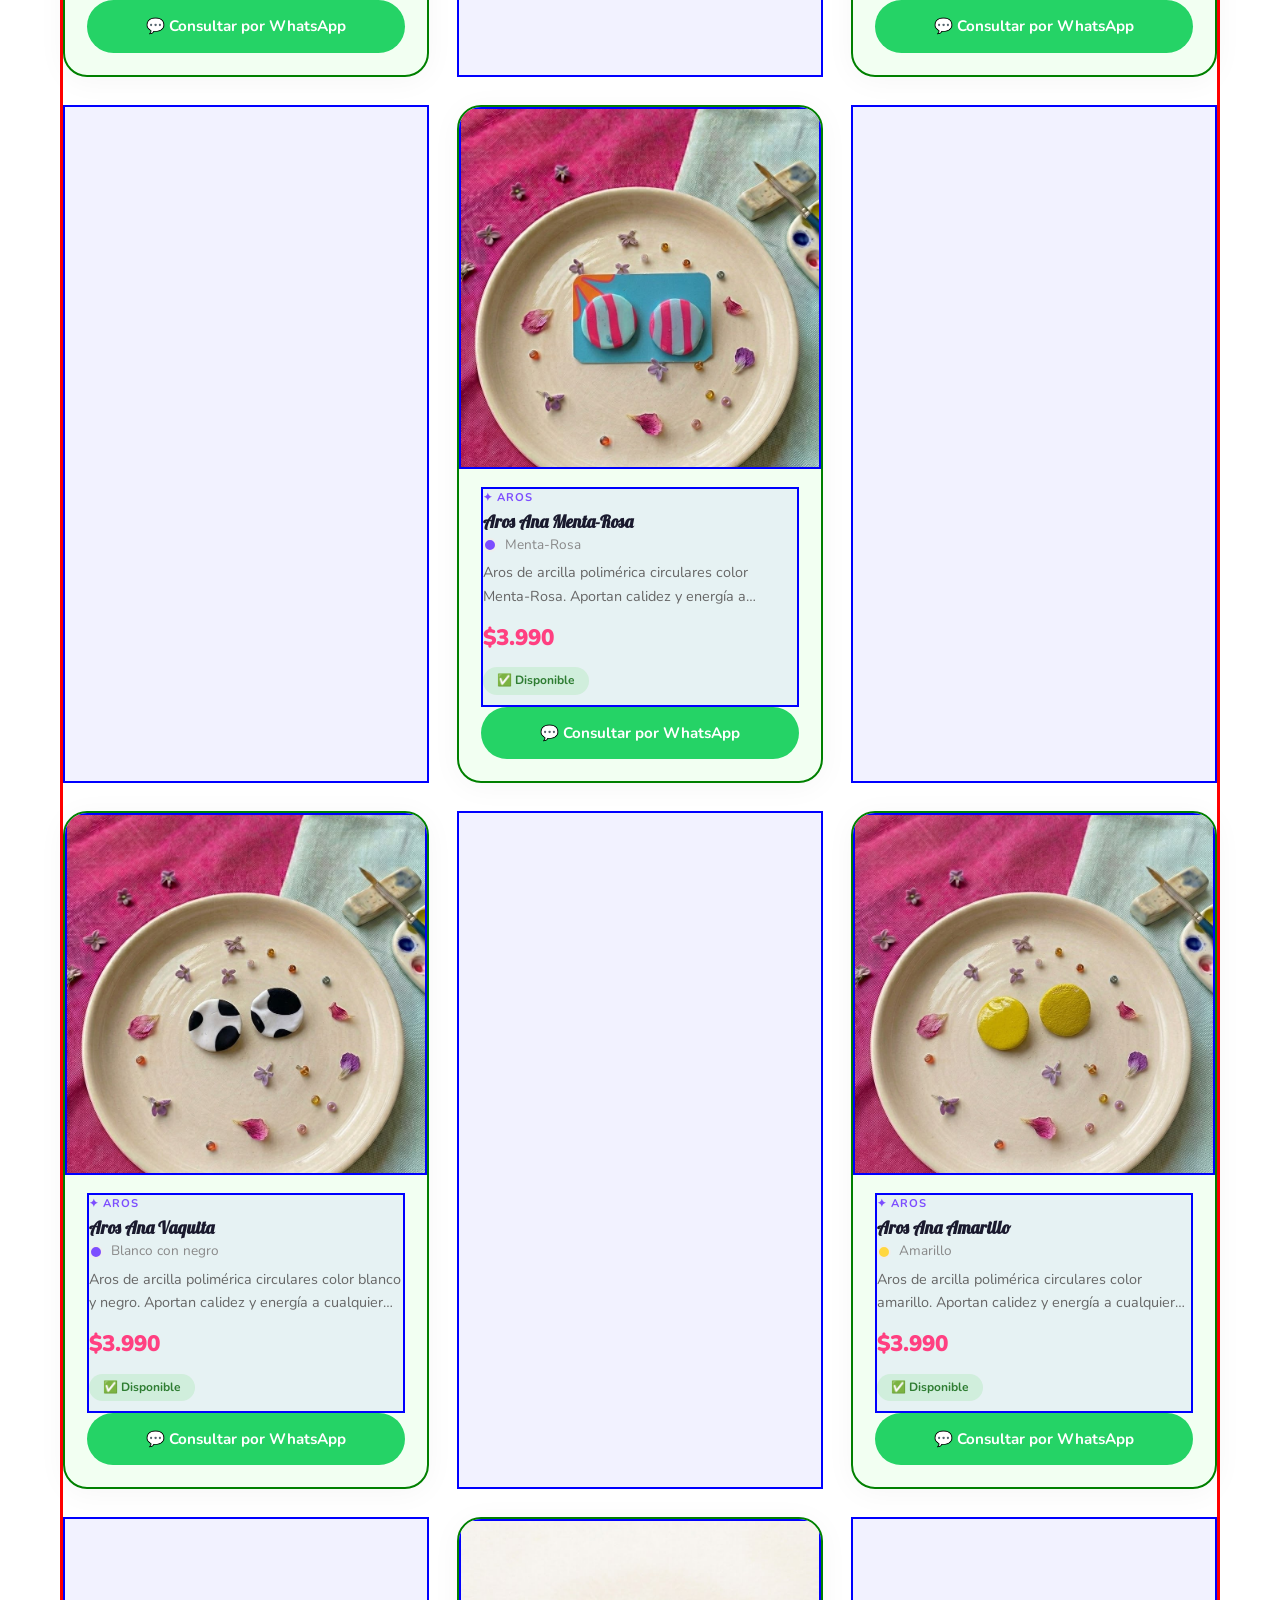
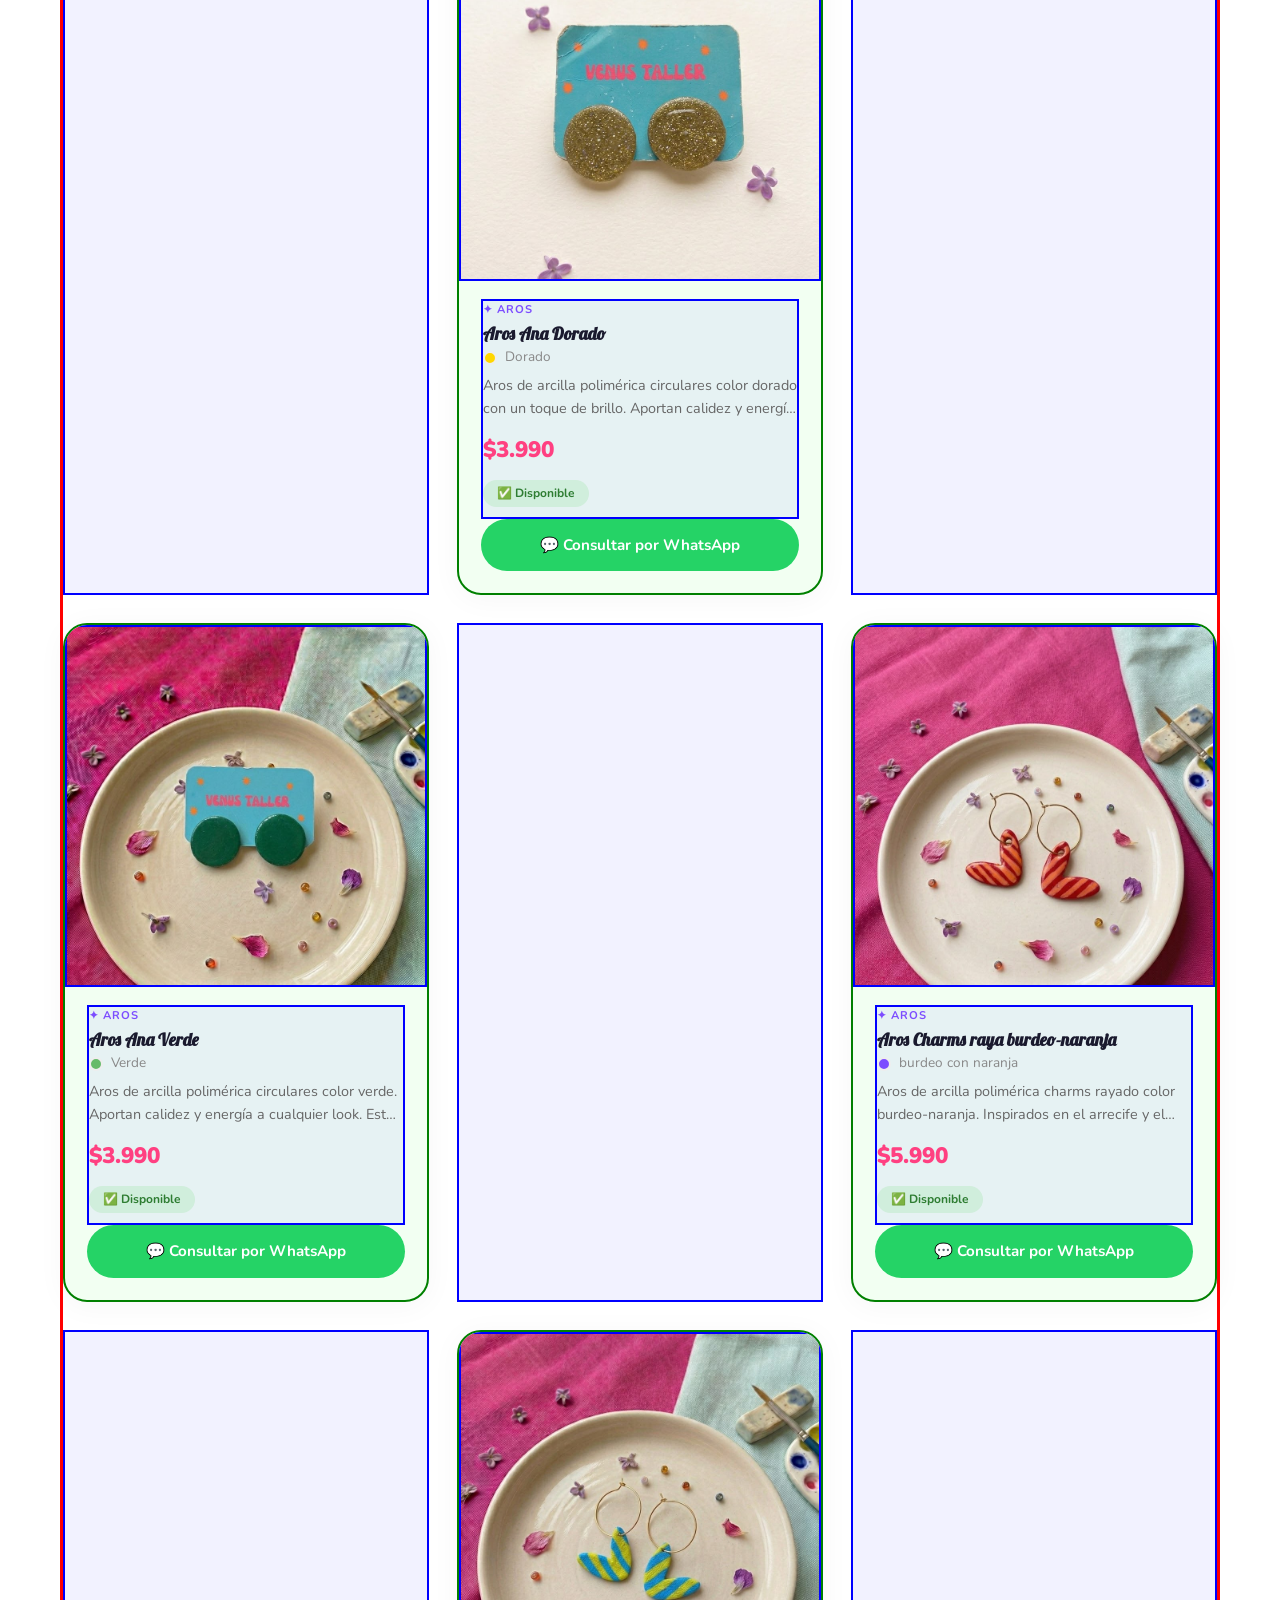
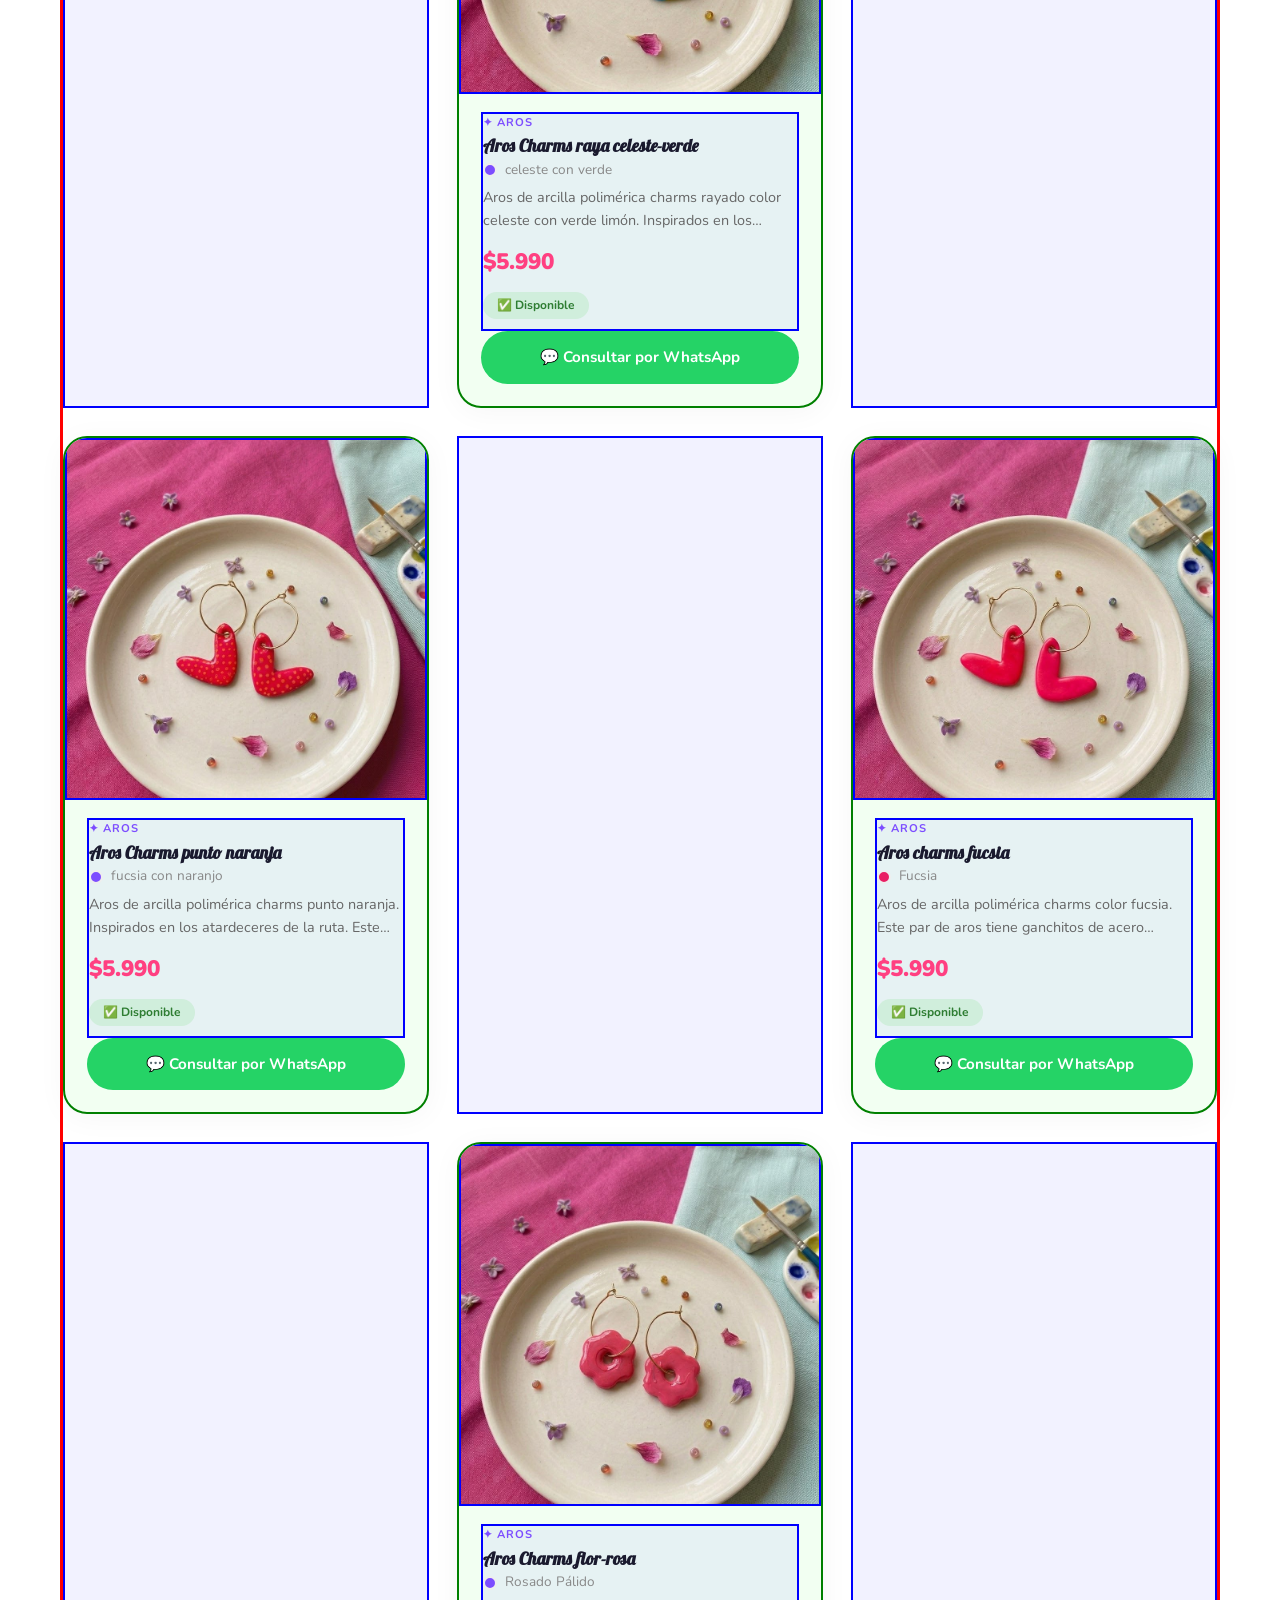
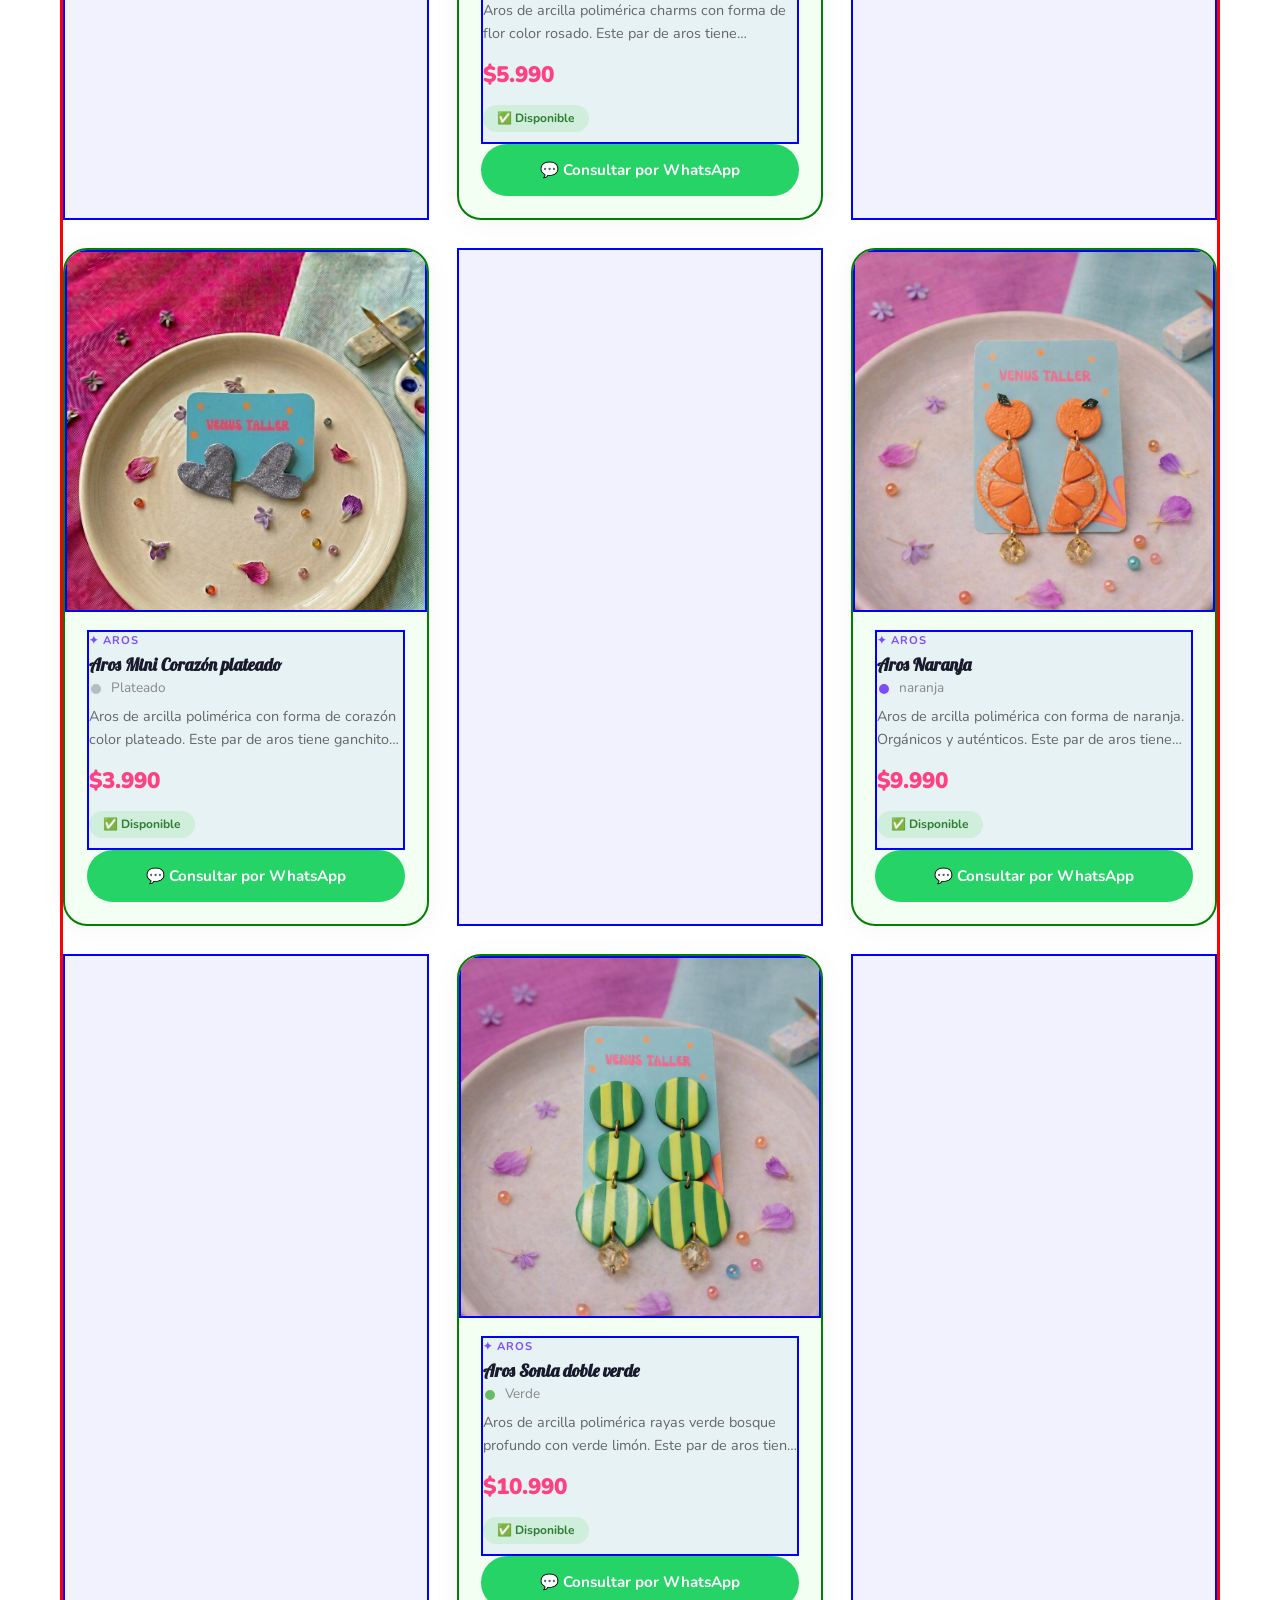
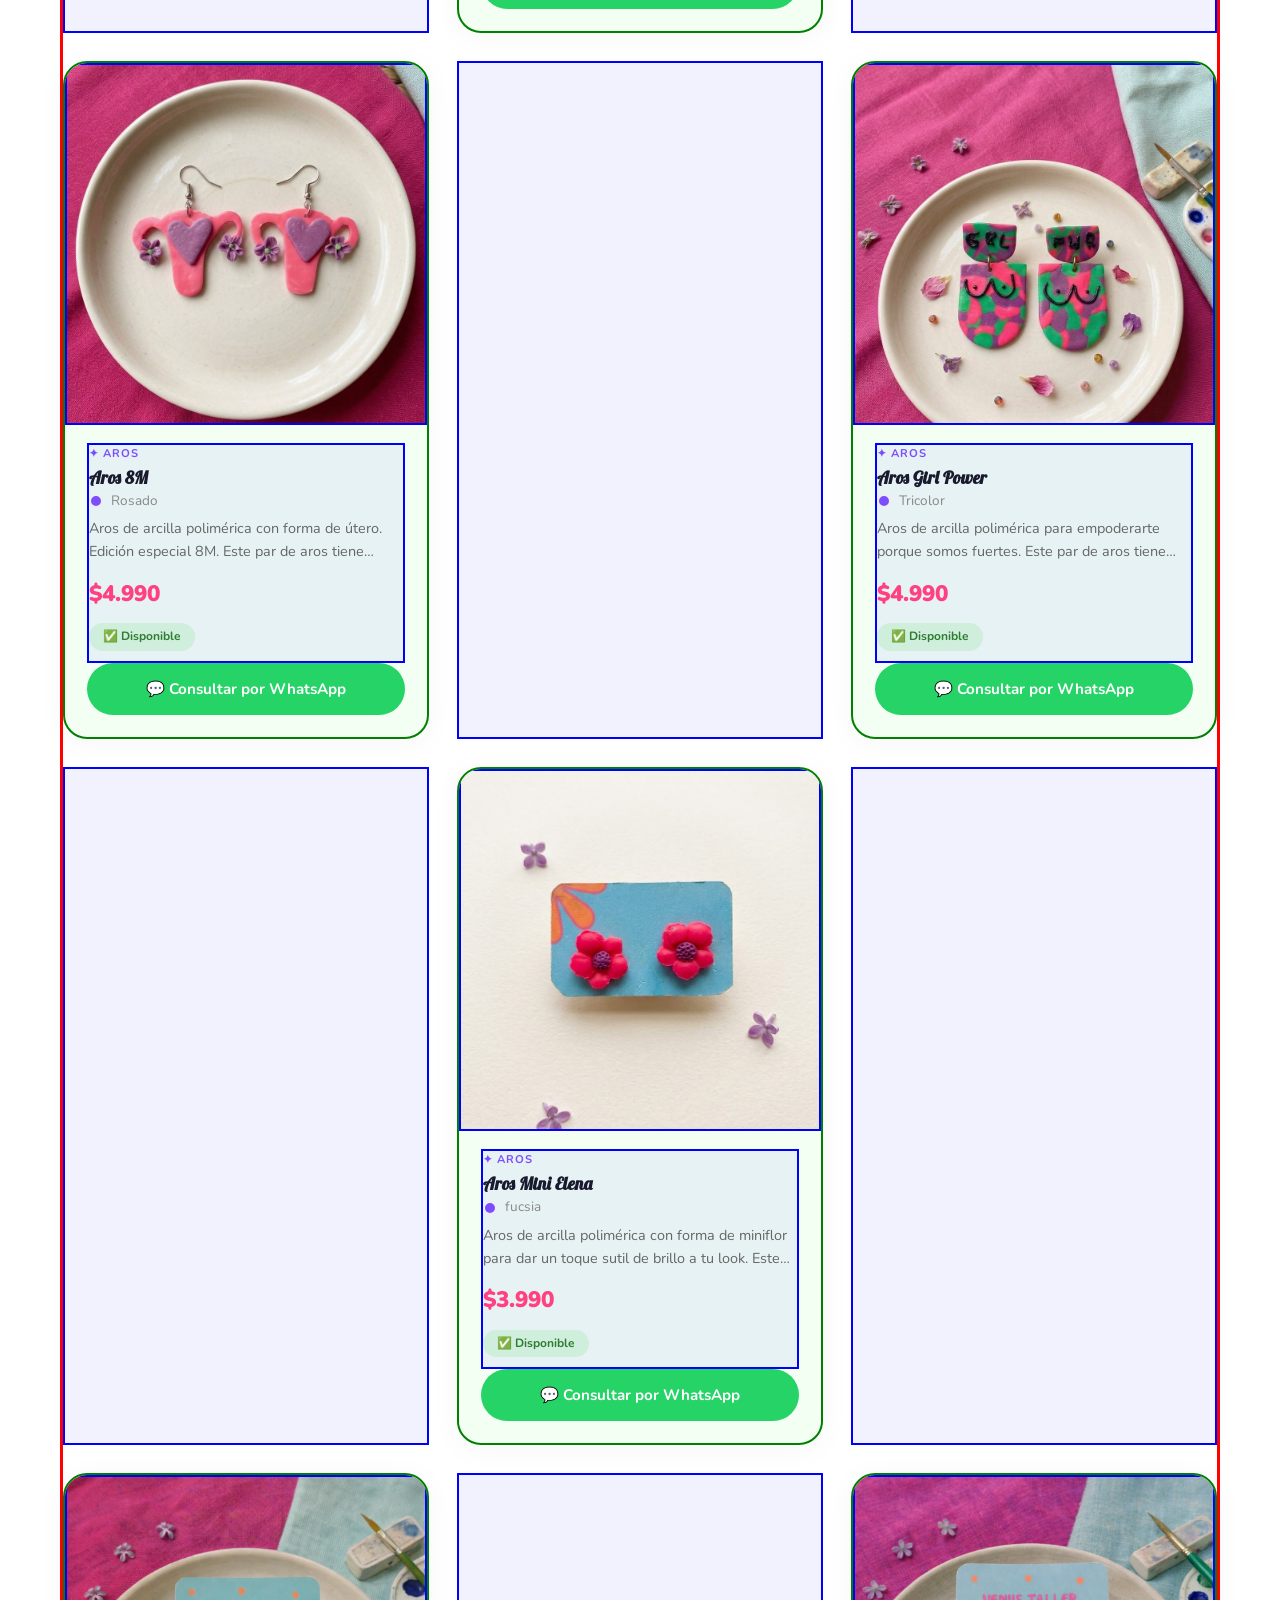
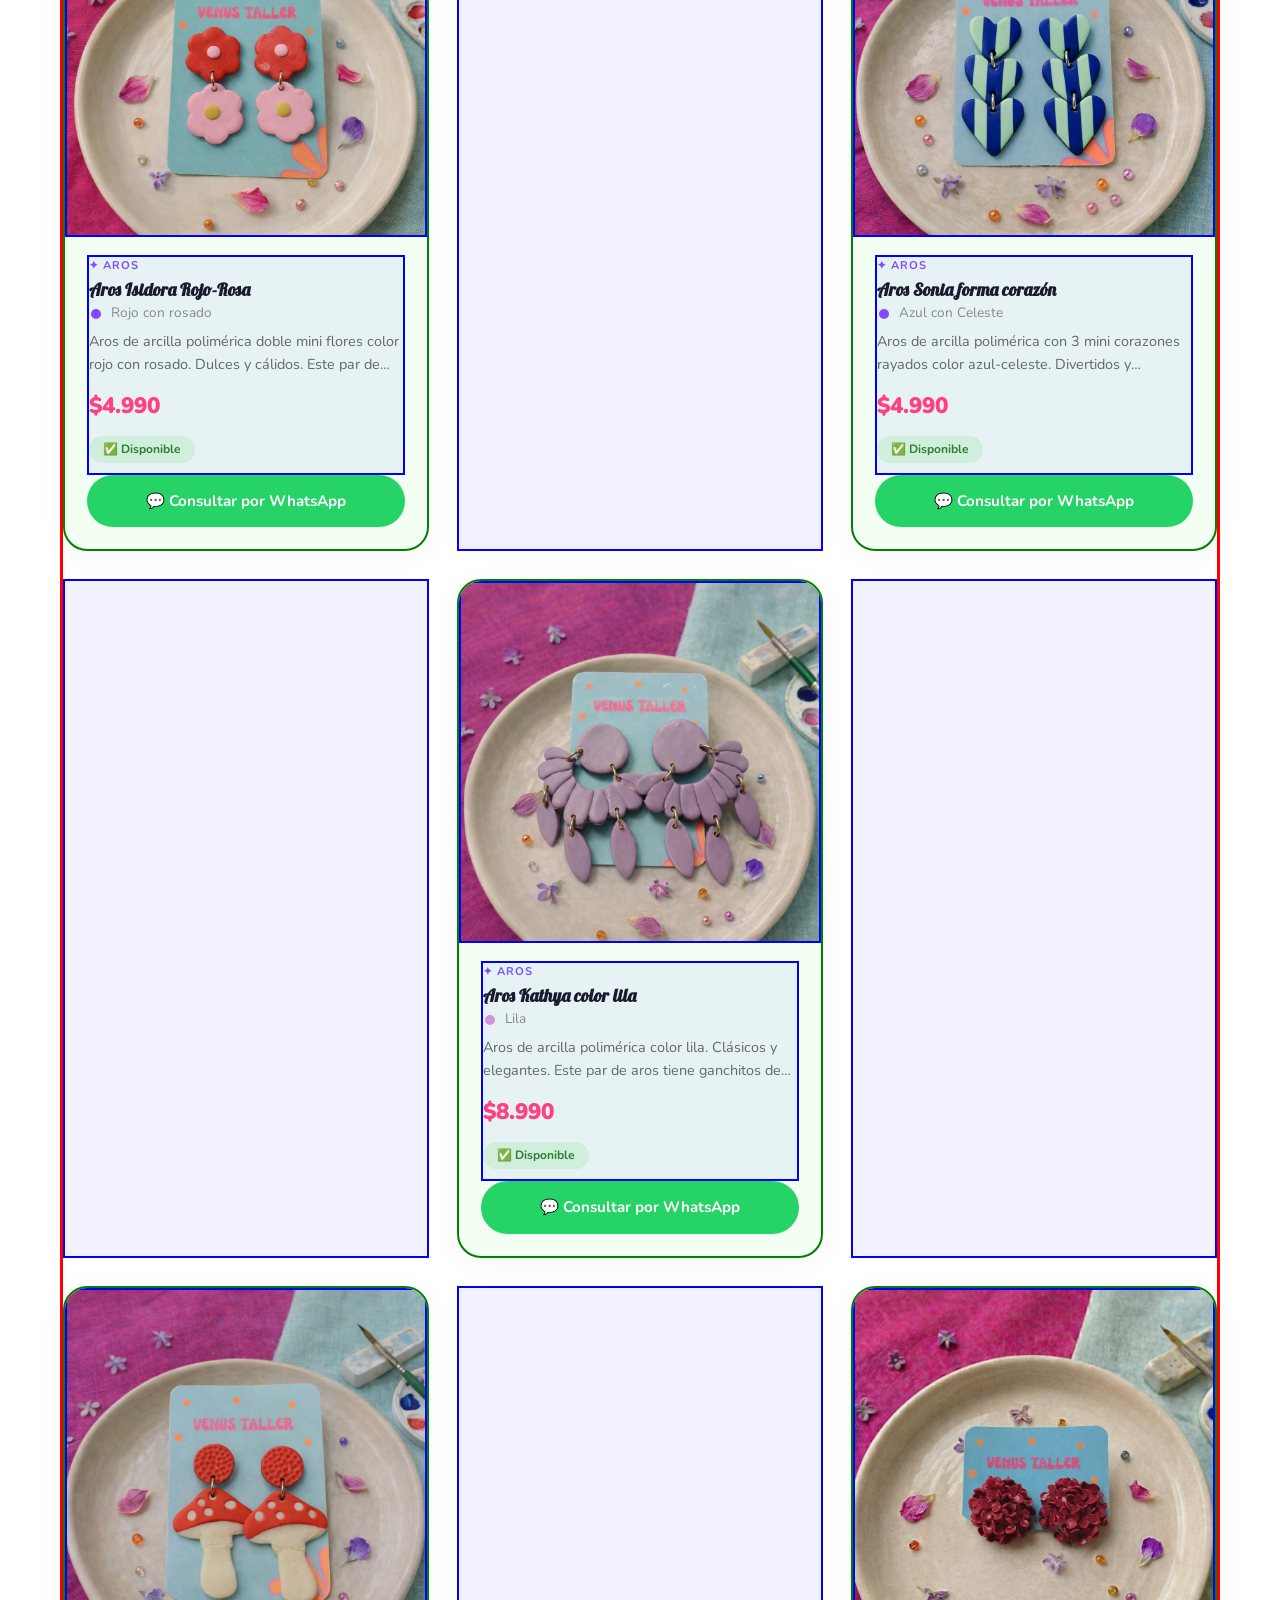
==== commit e7890cef: "Update index.html" ====
--- a/index.html
+++ b/index.html
@@ -1,3 +1,4 @@
+<!-- prueba -->
 <!DOCTYPE html>
 <html lang="es">
 <head>
--- a/estilo.css
+++ b/estilo.css
@@ -402,16 +402,15 @@
     border-radius: 24px;
     overflow: hidden;
     box-shadow: 0 8px 40px rgba(124, 77, 255, 0.15);
-    aspect-ratio: 16/9;
-    background: #1a1a2e;
+    aspect-ratio: 3/4;
+    background: #f5f0fa;
 }
 
 .sobre__video {
     width: 100%;
-    height: auto;
-    aspect-ratio: auto;
+    height: 100%;
     object-fit: contain;
-    max-height: 600px;
+    background: #f5f0fa;
 }
 
 .sobre__video-overlay {
@@ -452,16 +451,6 @@
     max-height: none !important;
 }
 
-@media (max-width: 768px) {
-    .sobre__texto-contenido {
-        max-height: 180px !important;  
-    }
-    
-    .sobre__texto-contenido--abierto {
-        max-height: none !important;   
-    }
-}
-
 .sobre__frase-final {
     font-size: 1.2rem;
     font-weight: 700;
@@ -486,7 +475,29 @@
 .btn-leer-mas:hover {
     color: #FF4081;
 }
+
 @media (max-width: 768px) {
+    .sobre__grid {
+        grid-template-columns: 1fr;
+        gap: 30px;
+    }
+
+    .sobre__media {
+        order: 2;
+    }
+
+    .sobre__texto {
+        order: 1;
+    }
+
+    .sobre__texto-contenido {
+        max-height: 250px;
+    }
+
+    .sobre__texto-contenido--abierto {
+        max-height: none !important;
+    }
+
     .btn-leer-mas {
         font-size: 0.9rem;
         padding: 14px 0;
@@ -496,29 +507,10 @@
         margin-top: 8px;
         text-align: center;
     }
-    
+
     .btn-leer-mas:hover {
         background: rgba(124, 77, 255, 0.12);
         color: #7C4DFF;
-    }
-}
-
-@media (max-width: 768px) {
-    .sobre__grid {
-        grid-template-columns: 1fr;
-        gap: 30px;
-    }
-
-    .sobre__media {
-        order: 2;
-    }
-
-    .sobre__texto {
-        order: 1;
-    }
-
-    .sobre__texto-contenido {
-        max-height: 250px;
     }
 }
 
@@ -607,6 +599,40 @@
     font-size: 1.1rem;
     margin-bottom: 32px;
     font-family: 'Nunito', sans-serif;
+}
+
+.productos__buscador {
+    max-width: 600px;
+    margin: 0 auto 32px auto;
+}
+
+.buscador-input {
+    width: 100%;
+    padding: 14px 20px;
+    border: 2px solid #e8e0f0;
+    border-radius: 50px;
+    font-size: 1rem;
+    font-family: 'Nunito', sans-serif;
+    transition: all 0.3s ease;
+    outline: none;
+    background: #fff;
+    color: #1a1a2e;
+}
+
+.buscador-input:focus {
+    border-color: #7C4DFF;
+    box-shadow: 0 0 0 4px rgba(124, 77, 255, 0.1);
+}
+
+.buscador-input::placeholder {
+    color: #aaa;
+}
+
+@media (max-width: 480px) {
+    .buscador-input {
+        padding: 12px 16px;
+        font-size: 0.9rem;
+    }
 }
 
 .productos__filtros {
@@ -643,12 +669,29 @@
     box-shadow: 0 4px 20px rgba(255, 64, 129, 0.3);
 }
 
+/* ----- GRID DE PRODUCTOS - VERSIÓN FINAL ----- */
 .productos__grid {
-    display: grid;
-    grid-template-columns: repeat(4, 1fr);
-    gap: 28px;
-}
-
+    display: grid !important;
+    grid-template-columns: repeat(3, 1fr) !important;
+    gap: 28px !important;
+    width: 100% !important;
+    max-width: 100% !important;
+}
+
+.productos__grid .producto-card-link {
+    display: block !important;
+    width: 100% !important;
+    text-decoration: none !important;
+    color: inherit !important;
+}
+
+.productos__grid .producto-card {
+    width: 100% !important;
+    max-width: 100% !important;
+    margin: 0 !important;
+}
+
+/* ----- TARJETA DE PRODUCTO ----- */
 .producto-card {
     background: #fff;
     border-radius: 24px;
@@ -656,6 +699,9 @@
     box-shadow: 0 4px 30px rgba(0, 0, 0, 0.04);
     transition: all 0.4s cubic-bezier(0.34, 1.56, 0.64, 1);
     border: 1px solid rgba(124, 77, 255, 0.04);
+    height: 100%;
+    display: flex;
+    flex-direction: column;
 }
 
 .producto-card:hover {
@@ -690,6 +736,9 @@
 .producto-card__info {
     padding: 18px 22px 22px;
     text-align: left;
+    flex: 1;
+    display: flex;
+    flex-direction: column;
 }
 
 .producto-card__categoria {
@@ -737,6 +786,7 @@
     -webkit-box-orient: vertical;
     overflow: hidden;
     font-family: 'Nunito', sans-serif;
+    flex: 1;
 }
 
 .producto-card__precio {
@@ -746,6 +796,26 @@
     display: block;
     margin-bottom: 12px;
     font-family: 'Nunito', sans-serif;
+}
+
+.producto-card__estado {
+    display: inline-block;
+    padding: 4px 14px;
+    border-radius: 30px;
+    font-size: 0.75rem;
+    font-weight: 700;
+    font-family: 'Nunito', sans-serif;
+    margin-bottom: 10px;
+}
+
+.producto-card__estado--disponible {
+    background: rgba(50, 205, 50, 0.12);
+    color: #2E7D32;
+}
+
+.producto-card__estado--agotado {
+    background: rgba(244, 67, 54, 0.12);
+    color: #C62828;
 }
 
 .producto-card__btn {
@@ -769,6 +839,25 @@
     transform: scale(1.02);
 }
 
+.producto-card__btn--agotado {
+    background: #e0e0e0;
+    color: #999;
+    cursor: not-allowed;
+    pointer-events: none;
+    border: none;
+    border-radius: 50px;
+    padding: 14px;
+    font-weight: 700;
+    font-size: 0.95rem;
+    width: 100%;
+    font-family: 'Nunito', sans-serif;
+}
+
+.producto-card__btn--agotado:hover {
+    transform: none;
+    box-shadow: none;
+}
+
 .loading {
     grid-column: 1 / -1;
     padding: 60px 0;
@@ -782,17 +871,18 @@
     color: #999;
 }
 
+/* ----- RESPONSIVE DEL GRID ----- */
 @media (max-width: 992px) {
     .productos__grid {
-        grid-template-columns: repeat(2, 1fr);
-        gap: 20px;
-    }
-}
-
-@media (max-width: 480px) {
+        grid-template-columns: repeat(2, 1fr) !important;
+        gap: 20px !important;
+    }
+}
+
+@media (max-width: 768px) {
     .productos__grid {
-        grid-template-columns: 1fr 1fr;
-        gap: 14px;
+        grid-template-columns: repeat(2, 1fr) !important;
+        gap: 14px !important;
     }
 
     .producto-card__info {
@@ -820,31 +910,6 @@
     .filtro-btn {
         padding: 8px 16px;
         font-size: 0.75rem;
-    }
-}
-/* ============================================
-   FORZAR GRID DE PRODUCTOS
-   ============================================ */
-#productosGrid {
-    display: grid !important;
-    grid-template-columns: repeat(4, 1fr) !important;
-    gap: 28px !important;
-    width: 100% !important;
-}
-
-/* Para tablet */
-@media (max-width: 992px) {
-    #productosGrid {
-        grid-template-columns: repeat(2, 1fr) !important;
-        gap: 20px !important;
-    }
-}
-
-/* Para celular */
-@media (max-width: 480px) {
-    #productosGrid {
-        grid-template-columns: 1fr 1fr !important;
-        gap: 14px !important;
     }
 }
 
@@ -1189,43 +1254,18 @@
     }
 }
 /* ============================================
-   ESTADO DEL PRODUCTO (disponible / agotado)
+   DEPURACIÓN - VER CELDAS DEL GRID
    ============================================ */
-.producto-card__estado {
-    display: inline-block;
-    padding: 4px 14px;
-    border-radius: 30px;
-    font-size: 0.75rem;
-    font-weight: 700;
-    font-family: 'Nunito', sans-serif;
-    margin-bottom: 10px;
-}
-
-.producto-card__estado--disponible {
-    background: rgba(50, 205, 50, 0.12);
-    color: #2E7D32;
-}
-
-.producto-card__estado--agotado {
-    background: rgba(244, 67, 54, 0.12);
-    color: #C62828;
-}
-
-.producto-card__btn--agotado {
-    background: #e0e0e0;
-    color: #999;
-    cursor: not-allowed;
-    pointer-events: none;
-    border: none;
-    border-radius: 50px;
-    padding: 14px;
-    font-weight: 700;
-    font-size: 0.95rem;
-    width: 100%;
-    font-family: 'Nunito', sans-serif;
-}
-
-.producto-card__btn--agotado:hover {
-    transform: none;
-    box-shadow: none;
-}
+#productosGrid {
+    border: 3px solid red !important;
+}
+
+#productosGrid .producto-card-link {
+    border: 2px solid blue !important;
+    background: rgba(0, 0, 255, 0.05) !important;
+}
+
+#productosGrid .producto-card {
+    border: 2px solid green !important;
+    background: rgba(0, 255, 0, 0.05) !important;
+}
